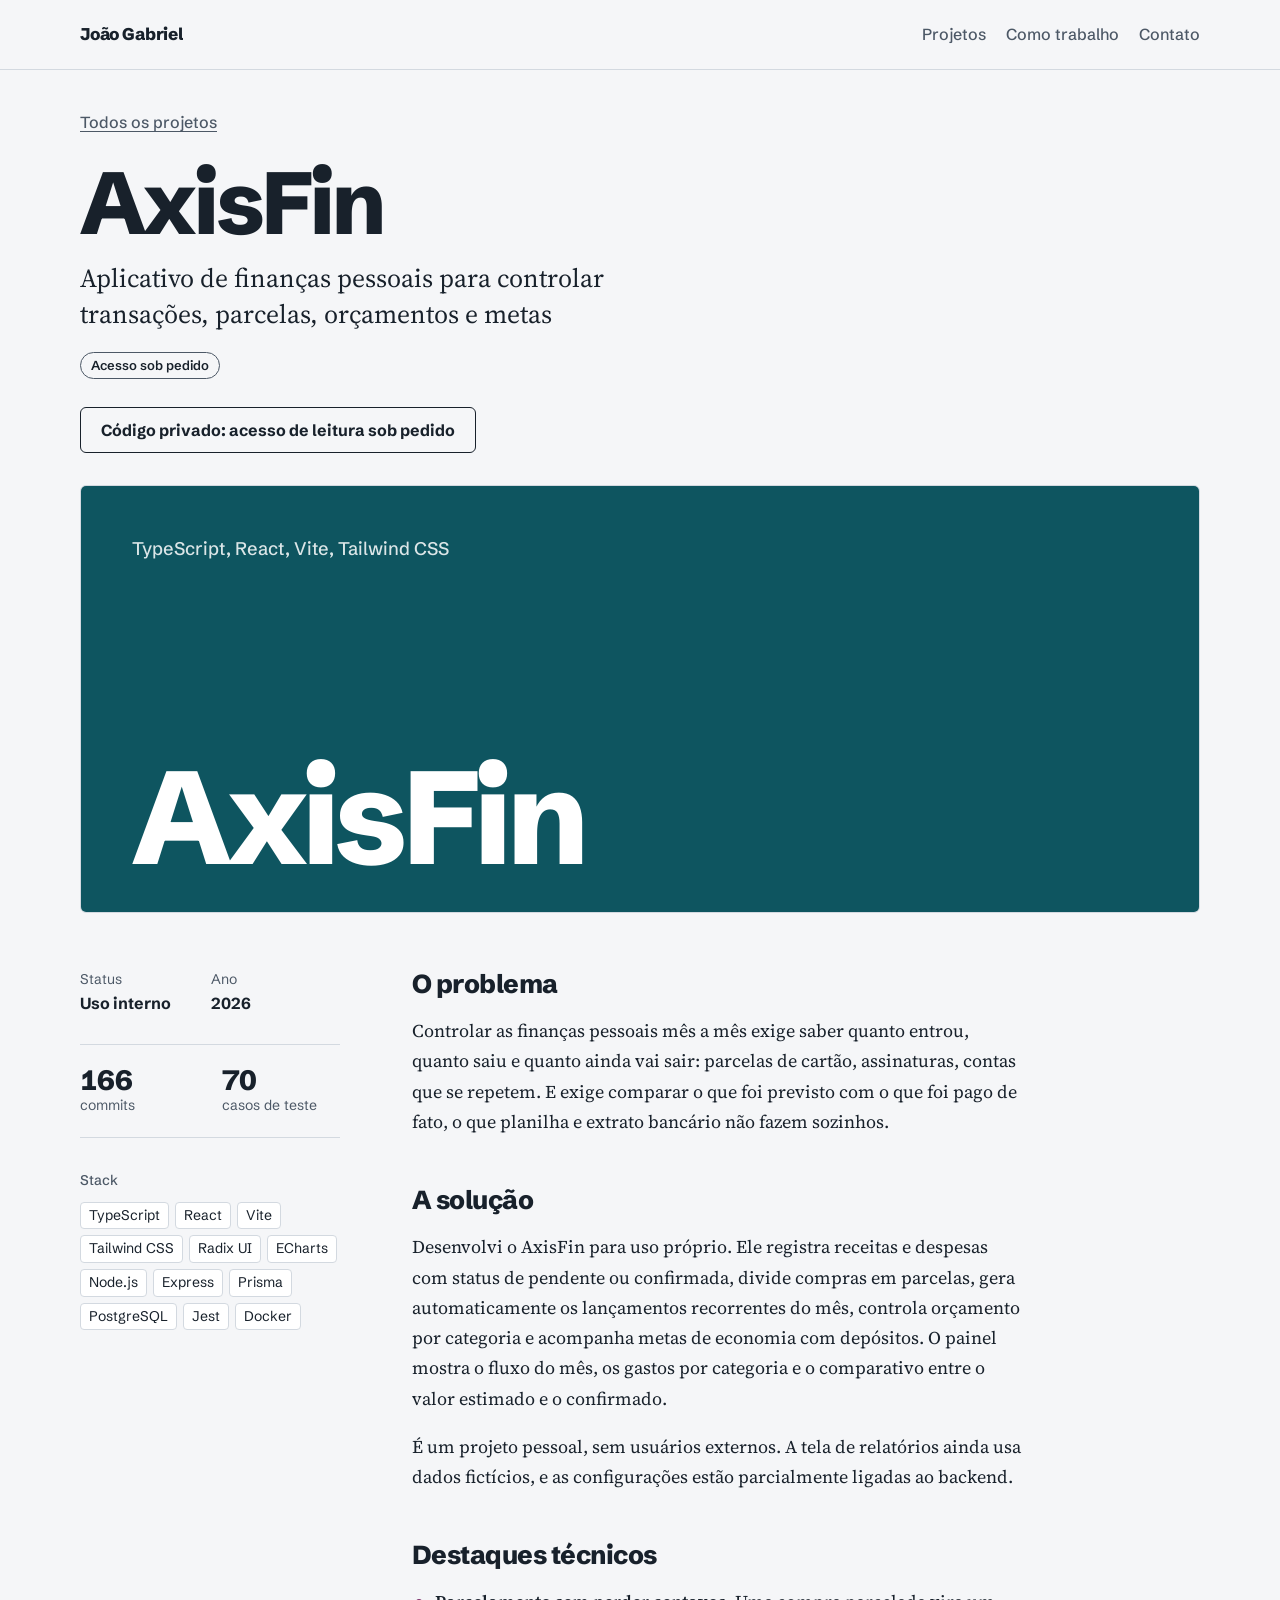
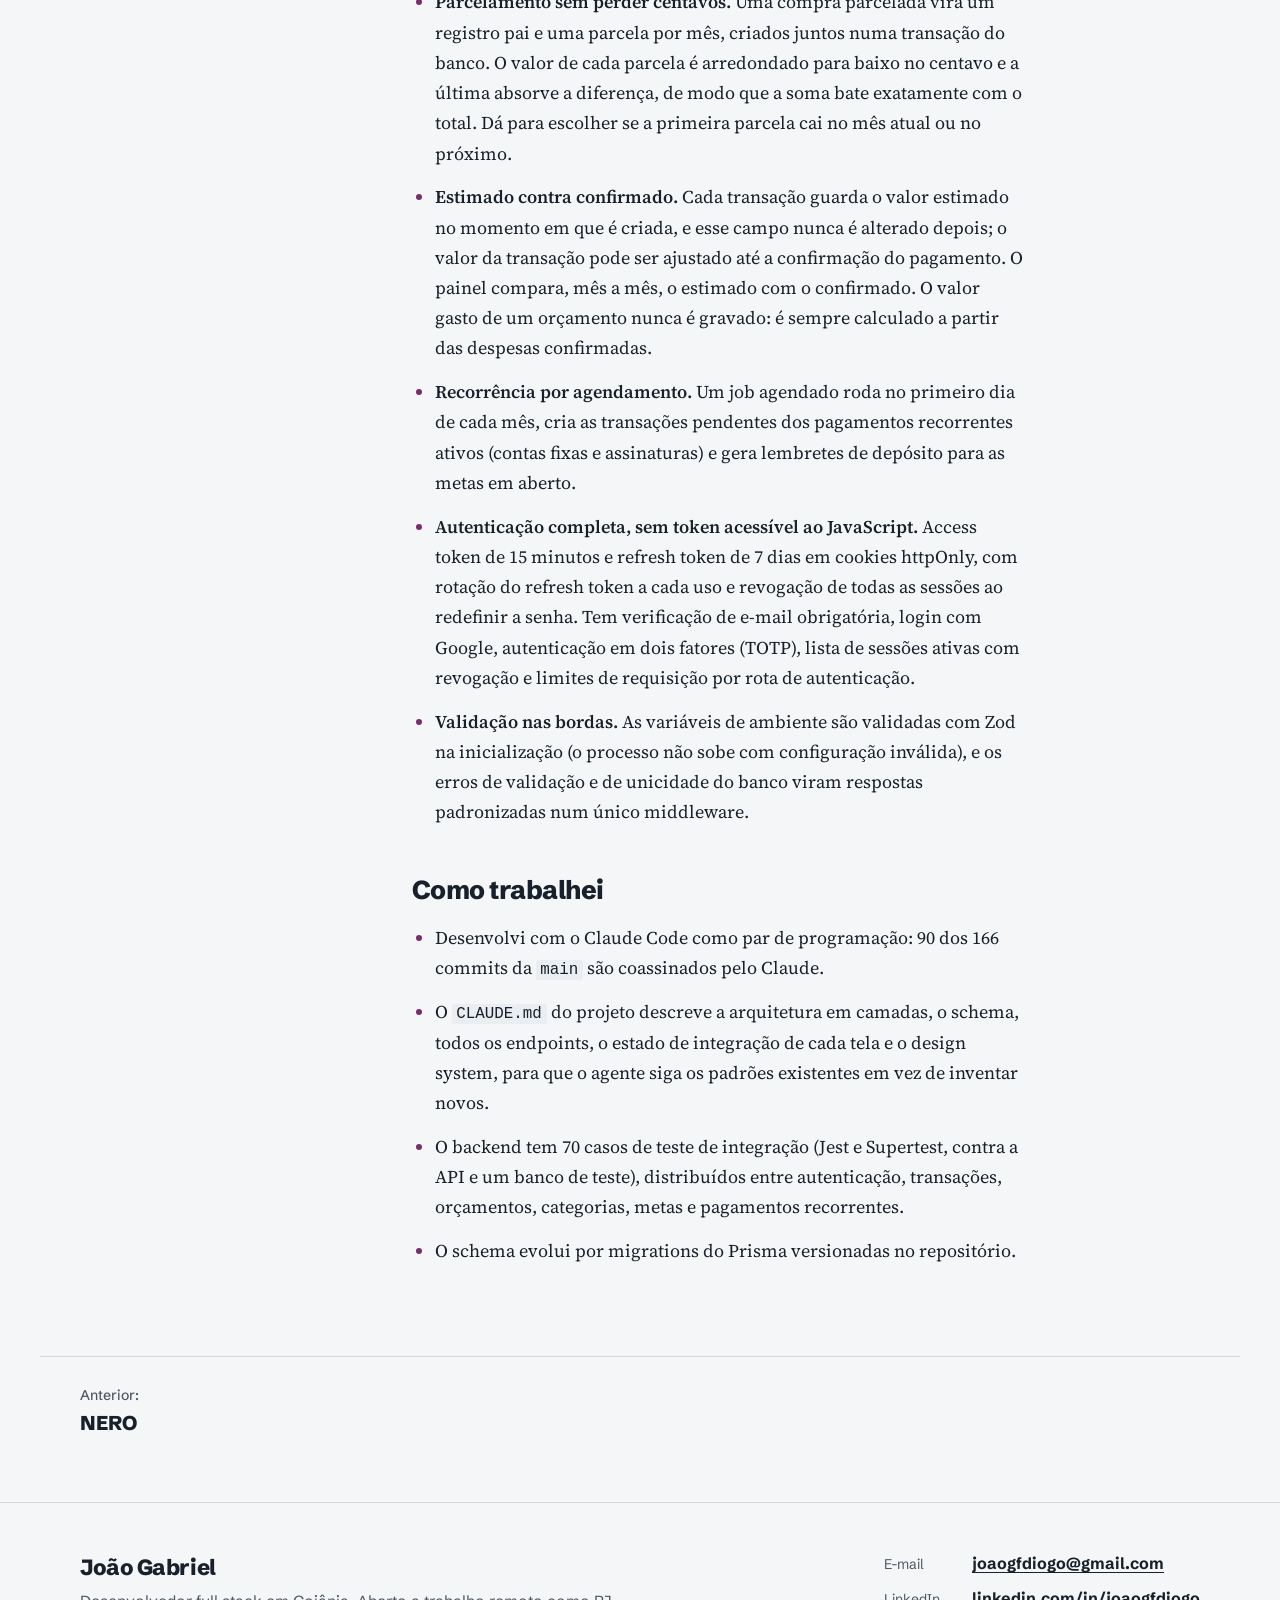
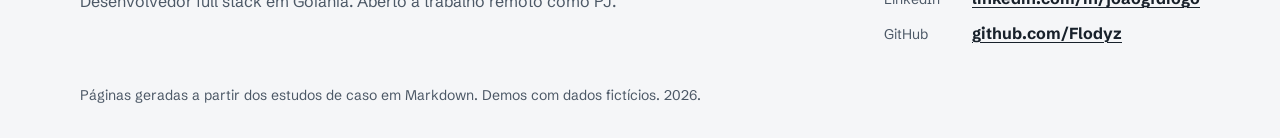
==== projetos/axisfin/index.html @ 1e1d62ac "Página de projetos gerada a partir dos estudos de caso Co-Authored-By: Claude Opus 5.5 <noreply@anth" ====
<!doctype html>
<html lang="pt-BR">
<head>
<meta charset="utf-8">
<meta name="viewport" content="width=device-width, initial-scale=1">
<title>AxisFin: Aplicativo de finanças pessoais para controlar transações, parcelas, orçamentos e metas | João Gabriel</title>
<meta name="description" content="AxisFin: Aplicativo de finanças pessoais para controlar transações, parcelas, orçamentos e metas.">
<link rel="canonical" href="https://flodyz.github.io/projetos/axisfin/">
<meta name="color-scheme" content="light dark">
<meta property="og:type" content="website">
<meta property="og:locale" content="pt_BR">
<meta property="og:site_name" content="João Gabriel">
<meta property="og:title" content="AxisFin: Aplicativo de finanças pessoais para controlar transações, parcelas, orçamentos e metas | João Gabriel">
<meta property="og:description" content="AxisFin: Aplicativo de finanças pessoais para controlar transações, parcelas, orçamentos e metas.">
<meta property="og:url" content="https://flodyz.github.io/projetos/axisfin/">
<meta property="og:image" content="https://flodyz.github.io/og.png">
<meta property="og:image:width" content="1200">
<meta property="og:image:height" content="630">
<meta name="twitter:card" content="summary_large_image">
<link rel="icon" href="/favicon.svg" type="image/svg+xml">
<link rel="icon" href="/favicon-32.png" sizes="32x32" type="image/png">
<link rel="apple-touch-icon" href="/apple-touch-icon.png">
<link rel="preconnect" href="https://fonts.googleapis.com">
<link rel="preconnect" href="https://fonts.gstatic.com" crossorigin>
<link rel="stylesheet" href="https://fonts.googleapis.com/css2?family=Schibsted+Grotesk:wght@400;500;700;800&family=Source+Serif+4:ital,opsz,wght@0,8..60,400;0,8..60,600;1,8..60,400&display=swap">
<link rel="stylesheet" href="/style.css">
</head>
<body>
<a class="skip-link" href="#conteudo">Pular para o conteúdo</a>
<header class="site-header">
  <div class="wrap site-header-inner">
    <a class="site-name" href="/">João Gabriel</a>
    <nav aria-label="Principal">
      <ul class="site-nav">
        <li><a href="/#projetos">Projetos</a></li>
        <li><a href="/#como-trabalho">Como trabalho</a></li>
        <li><a href="/#contato">Contato</a></li>
      </ul>
    </nav>
  </div>
</header>
<main id="conteudo" class="project">
  <header class="project-head wrap">
    <p class="back"><a href="/#projetos">Todos os projetos</a></p>
    <h1 class="project-title">AxisFin</h1>
    <p class="project-tagline">Aplicativo de finanças pessoais para controlar transações, parcelas, orçamentos e metas</p>
    <ul class="badges" aria-label="Selos"><li class="badge badge--access">Acesso sob pedido</li></ul>
    <div class="actions"><a class="button" href="mailto:joaogfdiogo@gmail.com?subject=Acesso%20ao%20c%C3%B3digo%20do%20AxisFin&amp;body=Ol%C3%A1%2C%20Jo%C3%A3o%20Gabriel.%0A%0AGostaria%20de%20acesso%20de%20leitura%20ao%20c%C3%B3digo%20do%20AxisFin.%0AMeu%20usu%C3%A1rio%20no%20GitHub%3A%20%0A">Código privado: acesso de leitura sob pedido</a></div>
    
  </header>
  <div class="wrap"><div class="project-figure"><div class="cover cover--large" style="--cover: #0E5560" aria-hidden="true">
      <span class="cover-stack">TypeScript, React, Vite, Tailwind CSS</span>
      <span class="cover-title">AxisFin</span>
    </div></div></div>
  <div class="project-layout wrap">
    <aside class="facts" aria-label="Ficha do projeto">
      <dl class="facts-list">
        <div><dt>Status</dt><dd>Uso interno</dd></div>
        <div><dt>Ano</dt><dd>2026</dd></div>
      </dl>
      <dl class="metrics"><div class="metric"><dt>commits</dt><dd>166</dd></div><div class="metric"><dt>casos de teste</dt><dd>70</dd></div></dl>
      <h2 class="facts-heading">Stack</h2>
      <ul class="stack"><li>TypeScript</li><li>React</li><li>Vite</li><li>Tailwind CSS</li><li>Radix UI</li><li>ECharts</li><li>Node.js</li><li>Express</li><li>Prisma</li><li>PostgreSQL</li><li>Jest</li><li>Docker</li></ul>
    </aside>
    <article class="prose">
<section><h2>O problema</h2><p>Controlar as finanças pessoais mês a mês exige saber quanto entrou, quanto saiu e quanto ainda vai sair: parcelas de cartão, assinaturas, contas que se repetem. E exige comparar o que foi previsto com o que foi pago de fato, o que planilha e extrato bancário não fazem sozinhos.</p>
</section>
<section><h2>A solução</h2><p>Desenvolvi o AxisFin para uso próprio. Ele registra receitas e despesas com status de pendente ou confirmada, divide compras em parcelas, gera automaticamente os lançamentos recorrentes do mês, controla orçamento por categoria e acompanha metas de economia com depósitos. O painel mostra o fluxo do mês, os gastos por categoria e o comparativo entre o valor estimado e o confirmado.</p>
<p>É um projeto pessoal, sem usuários externos. A tela de relatórios ainda usa dados fictícios, e as configurações estão parcialmente ligadas ao backend.</p>
</section>
<section><h2>Destaques técnicos</h2><ul>
<li><strong>Parcelamento sem perder centavos.</strong> Uma compra parcelada vira um registro pai e uma parcela por mês, criados juntos numa transação do banco. O valor de cada parcela é arredondado para baixo no centavo e a última absorve a diferença, de modo que a soma bate exatamente com o total. Dá para escolher se a primeira parcela cai no mês atual ou no próximo.</li>
<li><strong>Estimado contra confirmado.</strong> Cada transação guarda o valor estimado no momento em que é criada, e esse campo nunca é alterado depois; o valor da transação pode ser ajustado até a confirmação do pagamento. O painel compara, mês a mês, o estimado com o confirmado. O valor gasto de um orçamento nunca é gravado: é sempre calculado a partir das despesas confirmadas.</li>
<li><strong>Recorrência por agendamento.</strong> Um job agendado roda no primeiro dia de cada mês, cria as transações pendentes dos pagamentos recorrentes ativos (contas fixas e assinaturas) e gera lembretes de depósito para as metas em aberto.</li>
<li><strong>Autenticação completa, sem token acessível ao JavaScript.</strong> Access token de 15 minutos e refresh token de 7 dias em cookies httpOnly, com rotação do refresh token a cada uso e revogação de todas as sessões ao redefinir a senha. Tem verificação de e-mail obrigatória, login com Google, autenticação em dois fatores (TOTP), lista de sessões ativas com revogação e limites de requisição por rota de autenticação.</li>
<li><strong>Validação nas bordas.</strong> As variáveis de ambiente são validadas com Zod na inicialização (o processo não sobe com configuração inválida), e os erros de validação e de unicidade do banco viram respostas padronizadas num único middleware.</li>
</ul>
</section>
<section><h2>Como trabalhei</h2><ul>
<li>Desenvolvi com o Claude Code como par de programação: 90 dos 166 commits da <code>main</code> são coassinados pelo Claude.</li>
<li>O <code>CLAUDE.md</code> do projeto descreve a arquitetura em camadas, o schema, todos os endpoints, o estado de integração de cada tela e o design system, para que o agente siga os padrões existentes em vez de inventar novos.</li>
<li>O backend tem 70 casos de teste de integração (Jest e Supertest, contra a API e um banco de teste), distribuídos entre autenticação, transações, orçamentos, categorias, metas e pagamentos recorrentes.</li>
<li>O schema evolui por migrations do Prisma versionadas no repositório.</li>
</ul>
</section>
    </article>
  </div>
  
  <nav class="neighbours wrap" aria-label="Outros projetos">
    <a class="neighbour neighbour--prev" href="/projetos/nero/"><span>Anterior:</span> NERO</a>
    <span></span>
  </nav>
</main>
<footer class="site-footer" id="contato">
  <div class="wrap footer-inner">
    <div>
      <p class="footer-name">João Gabriel</p>
      <p class="footer-role">Desenvolvedor full stack em Goiânia. Aberto a trabalho remoto como PJ.</p>
    </div>
    <ul class="contacts contacts--compact">
    <li><span class="contact-label">E-mail</span> <a href="mailto:joaogfdiogo@gmail.com">joaogfdiogo@gmail.com</a></li>
    <li><span class="contact-label">LinkedIn</span> <a href="https://www.linkedin.com/in/joaogfdiogo/">linkedin.com/in/joaogfdiogo</a></li>
    <li><span class="contact-label">GitHub</span> <a href="https://github.com/Flodyz">github.com/Flodyz</a></li>
  </ul>
  </div>
  <div class="wrap footer-note">
    <p>Páginas geradas a partir dos estudos de caso em Markdown. Demos com dados fictícios. 2026.</p>
  </div>
</footer>
</body>
</html>
---- style.css ----
/* flodyz.github.io: CSS próprio, sem framework. Claro e escuro por prefers-color-scheme. */

:root {
  --bg: #f5f6f8;
  --surface: #ffffff;
  --surface-alt: #eaedf1;
  --ink: #18212b;
  --muted: #4c5866;
  --line: #d3d9e0;
  --accent: #7b2d69;
  --accent-ink: #ffffff;
  --focus: #7b2d69;

  --sans: 'Schibsted Grotesk', 'Segoe UI', system-ui, sans-serif;
  --serif: 'Source Serif 4', Georgia, 'Times New Roman', serif;
  --mono: ui-monospace, 'Cascadia Mono', Consolas, monospace;

  --wrap: 1120px;
  --gutter: 16px;
  --radius: 6px;

  color-scheme: light dark;
}

@media (prefers-color-scheme: dark) {
  :root {
    --bg: #12171d;
    --surface: #1a2029;
    --surface-alt: #1d2530;
    --ink: #e6ebf0;
    --muted: #a3aebb;
    --line: #313c48;
    --accent: #e3a6d6;
    --accent-ink: #12171d;
    --focus: #e3a6d6;
  }
}

@media (min-width: 700px) {
  :root { --gutter: 24px; }
}

@media (min-width: 1100px) {
  :root { --gutter: 40px; }
}

*,
*::before,
*::after {
  box-sizing: border-box;
}

html {
  -webkit-text-size-adjust: 100%;
  text-size-adjust: 100%;
}

body {
  margin: 0;
  background: var(--bg);
  color: var(--ink);
  font-family: var(--sans);
  font-size: 1rem;
  line-height: 1.55;
  overflow-wrap: break-word;
}

img {
  display: block;
  max-width: 100%;
  height: auto;
}

a {
  color: inherit;
  text-decoration-thickness: 1px;
  text-underline-offset: 0.18em;
}

a:hover {
  color: var(--accent);
}

:focus-visible {
  outline: 3px solid var(--focus);
  outline-offset: 3px;
  border-radius: 2px;
}

code {
  font-family: var(--mono);
  font-size: 0.88em;
  background: var(--surface-alt);
  padding: 0.08em 0.3em;
  border-radius: 3px;
}

.wrap {
  width: 100%;
  max-width: calc(var(--wrap) + 2 * var(--gutter));
  margin-inline: auto;
  padding-inline: var(--gutter);
}

.skip-link {
  position: absolute;
  left: var(--gutter);
  top: -100px;
  z-index: 10;
  background: var(--accent);
  color: var(--accent-ink);
  padding: 10px 16px;
  border-radius: var(--radius);
  font-weight: 700;
}

.skip-link:focus {
  top: 12px;
  color: var(--accent-ink);
}

/* Cabeçalho */

.site-header {
  border-bottom: 1px solid var(--line);
}

.site-header-inner {
  display: flex;
  flex-wrap: wrap;
  align-items: baseline;
  justify-content: space-between;
  gap: 8px 24px;
  padding-block: 18px;
}

.site-name {
  font-weight: 800;
  font-size: 1.0625rem;
  letter-spacing: -0.01em;
  text-decoration: none;
}

.site-nav {
  display: flex;
  flex-wrap: wrap;
  gap: 4px 20px;
  margin: 0;
  padding: 0;
  list-style: none;
}

.site-nav a {
  display: inline-block;
  padding-block: 4px;
  color: var(--muted);
  text-decoration: none;
  font-weight: 500;
}

.site-nav a:hover {
  color: var(--accent);
  text-decoration: underline;
}

/* Títulos de seção */

.section-title {
  margin: 0 0 32px;
  font-size: clamp(1.75rem, 4vw, 2.5rem);
  font-weight: 800;
  letter-spacing: -0.025em;
  line-height: 1.1;
}

.section-intro {
  max-width: 62ch;
  margin: -12px 0 40px;
  color: var(--muted);
  font-size: 1.0625rem;
}

/* Início: apresentação */

.hero {
  display: grid;
  gap: 28px;
  padding-block: 56px 72px;
}

.hero-name {
  margin: 0;
  font-size: clamp(3.25rem, 12vw, 8.5rem);
  font-weight: 800;
  line-height: 0.88;
  letter-spacing: -0.055em;
}

.hero-text {
  max-width: 60ch;
}

.hero-lede {
  margin: 0 0 16px;
  font-family: var(--serif);
  font-size: clamp(1.25rem, 2.4vw, 1.5rem);
  line-height: 1.45;
}

.hero-guide,
.hero-availability {
  margin: 0 0 12px;
  color: var(--muted);
  font-size: 1.0625rem;
}

.hero-availability {
  color: var(--ink);
  font-weight: 700;
}

@media (min-width: 900px) {
  .hero {
    grid-template-columns: minmax(0, 1fr) auto;
    column-gap: 64px;
    padding-block: 88px 96px;
  }

  .hero-name {
    grid-column: 1 / -1;
  }

  .hero .contacts {
    align-self: end;
  }
}

.contacts {
  display: grid;
  gap: 10px;
  margin: 0;
  padding: 0;
  list-style: none;
}

.contacts li {
  display: grid;
  grid-template-columns: 5.5rem minmax(0, 1fr);
  align-items: baseline;
}

.contact-label {
  color: var(--muted);
  font-size: 0.875rem;
}

.contacts a {
  font-weight: 700;
  overflow-wrap: anywhere;
}

/* Início: projetos */

.projects {
  padding-bottom: 96px;
}

.cards {
  display: grid;
  gap: 48px 32px;
  margin: 0;
  padding: 0;
  list-style: none;
}

@media (min-width: 700px) {
  .cards {
    grid-template-columns: repeat(2, minmax(0, 1fr));
  }
}

@media (min-width: 1100px) {
  .cards {
    grid-template-columns: repeat(3, minmax(0, 1fr));
  }
}

.card {
  position: relative;
  display: flex;
  flex-direction: column;
  gap: 18px;
}

.card--wide {
  grid-column: 1 / -1;
}

@media (min-width: 900px) {
  .card--wide {
    display: grid;
    grid-template-columns: minmax(0, 3fr) minmax(0, 2fr);
    align-items: center;
    gap: 40px;
  }

  .card--wide .card-title {
    font-size: 2rem;
  }
}

.card-media {
  overflow: hidden;
  border: 1px solid var(--line);
  border-radius: var(--radius);
  background: var(--surface);
  aspect-ratio: 16 / 10;
}

.card-media img {
  width: 100%;
  height: 100%;
  object-fit: cover;
  object-position: top left;
}

.card:hover .card-media {
  border-color: var(--accent);
}

.card-title {
  margin: 0 0 6px;
  font-size: 1.5rem;
  font-weight: 800;
  letter-spacing: -0.02em;
  line-height: 1.15;
}

.card-title a {
  text-decoration: none;
}

.card-title a::after {
  content: '';
  position: absolute;
  inset: 0;
  border-radius: var(--radius);
}

.card:hover .card-title a {
  color: var(--accent);
  text-decoration: underline;
}

.card-title a:focus-visible {
  outline: none;
}

.card-title a:focus-visible::after {
  outline: 3px solid var(--focus);
  outline-offset: 6px;
}

.card-tagline {
  margin: 0 0 10px;
  font-family: var(--serif);
  font-size: 1.0625rem;
  line-height: 1.45;
}

.card-meta {
  margin: 0 0 12px;
  color: var(--muted);
  font-size: 0.9375rem;
}

/* Selos */

.badges {
  display: flex;
  flex-wrap: wrap;
  gap: 6px;
  margin: 0;
  padding: 0;
  list-style: none;
}

.badge {
  padding: 2px 10px;
  border: 1px solid var(--line);
  border-radius: 999px;
  color: var(--muted);
  font-size: 0.8125rem;
  font-weight: 600;
  line-height: 1.6;
}

.badge--code {
  border-color: var(--accent);
  background: var(--accent);
  color: var(--accent-ink);
}

.badge--demo {
  border-color: var(--accent);
  color: var(--accent);
}

.badge--access {
  border-color: var(--muted);
  color: var(--ink);
}

/* Capa tipográfica: projetos ainda sem prints */

.cover {
  container-type: inline-size;
  display: flex;
  flex-direction: column;
  justify-content: space-between;
  height: 100%;
  padding: 6cqi 6cqi 4cqi;
  background: var(--cover);
  color: #ffffff;
  overflow: hidden;
}

.cover-stack {
  max-width: 80%;
  font-size: max(0.75rem, 3.6cqi);
  font-weight: 500;
  line-height: 1.35;
  opacity: 0.85;
}

.cover-title {
  font-size: 16cqi;
  font-weight: 800;
  line-height: 0.85;
  letter-spacing: -0.05em;
  white-space: nowrap;
}

.cover--large {
  aspect-ratio: 21 / 8;
  height: auto;
  padding: 4cqi 4cqi 3cqi;
}

.cover--large .cover-stack {
  font-size: max(0.8125rem, 1.8cqi);
}

.cover--large .cover-title {
  font-size: 13cqi;
}

/* Início: como trabalho */

.practices-section {
  padding-block: 80px 96px;
  background: var(--surface-alt);
}

.practices {
  margin: 0;
}

.practice {
  display: grid;
  gap: 8px;
  padding-block: 28px;
  border-top: 1px solid var(--line);
}

.practice:last-child {
  border-bottom: 1px solid var(--line);
}

@media (min-width: 900px) {
  .practice {
    grid-template-columns: minmax(0, 1fr) minmax(0, 2fr);
    gap: 48px;
  }
}

.practice dt {
  font-size: 1.25rem;
  font-weight: 800;
  letter-spacing: -0.015em;
  line-height: 1.25;
}

.practice dd {
  margin: 0;
  max-width: 64ch;
}

.practice dd > p:first-child {
  margin: 0 0 14px;
  font-family: var(--serif);
  font-size: 1.125rem;
  line-height: 1.6;
}

.practice-refs-label {
  margin: 0 0 4px;
  color: var(--muted);
  font-size: 0.875rem;
}

.practice-refs {
  display: flex;
  flex-wrap: wrap;
  gap: 4px 18px;
  margin: 0;
  padding: 0;
  list-style: none;
}

.practice-refs a {
  font-weight: 700;
}

.ref-detail {
  color: var(--muted);
  font-size: 0.9375rem;
}

/* Página de projeto */

.project-head {
  padding-block: 40px 32px;
}

.back {
  margin: 0 0 28px;
}

.back a {
  color: var(--muted);
  font-weight: 500;
}

.project-title {
  margin: 0 0 16px;
  font-size: clamp(2.75rem, 9vw, 5.5rem);
  font-weight: 800;
  line-height: 0.92;
  letter-spacing: -0.045em;
}

.project-tagline {
  max-width: 48ch;
  margin: 0 0 20px;
  font-family: var(--serif);
  font-size: clamp(1.25rem, 2.6vw, 1.625rem);
  line-height: 1.4;
}

.actions {
  display: flex;
  flex-wrap: wrap;
  gap: 12px;
  margin-top: 28px;
}

.button {
  display: inline-flex;
  align-items: center;
  min-height: 46px;
  padding: 10px 20px;
  border: 1.5px solid var(--ink);
  border-radius: var(--radius);
  color: var(--ink);
  font-weight: 700;
  text-decoration: none;
  line-height: 1.25;
}

.button:hover {
  border-color: var(--accent);
  color: var(--accent);
}

.button--primary {
  border-color: var(--accent);
  background: var(--accent);
  color: var(--accent-ink);
}

.button--primary:hover {
  background: transparent;
}

.demo-access {
  max-width: 60ch;
  margin-top: 28px;
  padding: 18px 22px;
  border-left: 4px solid var(--accent);
  background: var(--surface);
  border-radius: 0 var(--radius) var(--radius) 0;
}

.demo-access h2 {
  margin: 0 0 8px;
  font-size: 1.125rem;
  font-weight: 800;
}

.demo-access ul {
  margin: 0 0 8px;
  padding-left: 1.2em;
}

.demo-access li {
  margin-bottom: 4px;
}

.demo-note {
  margin: 0;
  color: var(--muted);
  font-size: 0.9375rem;
}

.project-figure {
  margin: 0;
  overflow: hidden;
  border: 1px solid var(--line);
  border-radius: var(--radius);
}

.project-figure img {
  width: 100%;
}

.project-layout {
  display: grid;
  gap: 48px;
  padding-block: 56px 72px;
}

@media (min-width: 960px) {
  .project-layout {
    grid-template-columns: 260px minmax(0, 1fr);
    gap: 72px;
  }
}

.facts-list {
  display: flex;
  flex-wrap: wrap;
  gap: 16px 40px;
  margin: 0 0 28px;
}

.facts-list dt,
.metric dt {
  color: var(--muted);
  font-size: 0.875rem;
}

.facts-list dd {
  margin: 0;
  font-weight: 700;
}

.metrics {
  display: grid;
  grid-template-columns: repeat(auto-fill, minmax(7.5rem, 1fr));
  gap: 20px 24px;
  margin: 0 0 32px;
  padding-block: 20px;
  border-block: 1px solid var(--line);
}

@media (min-width: 960px) {
  .metrics {
    grid-template-columns: repeat(2, minmax(0, 1fr));
  }
}

.metric {
  display: flex;
  flex-direction: column-reverse;
}

.metric dd {
  margin: 0;
  font-size: 1.75rem;
  font-weight: 800;
  letter-spacing: -0.02em;
  line-height: 1.1;
  font-variant-numeric: tabular-nums;
}

.facts-heading {
  margin: 0 0 10px;
  color: var(--muted);
  font-size: 0.875rem;
  font-weight: 500;
}

.stack {
  display: flex;
  flex-wrap: wrap;
  gap: 6px;
  margin: 0;
  padding: 0;
  list-style: none;
}

.stack li {
  padding: 2px 8px;
  border: 1px solid var(--line);
  border-radius: 4px;
  background: var(--surface);
  font-size: 0.875rem;
}

.prose {
  max-width: 68ch;
  font-family: var(--serif);
  font-size: 1.125rem;
  line-height: 1.68;
}

.prose section + section {
  margin-top: 48px;
}

.prose h2 {
  margin: 0 0 16px;
  font-family: var(--sans);
  font-size: 1.625rem;
  font-weight: 800;
  letter-spacing: -0.02em;
  line-height: 1.2;
}

.prose p {
  margin: 0 0 1em;
}

.prose ul,
.prose ol {
  margin: 0 0 1em;
  padding-left: 1.25em;
}

.prose li {
  margin-bottom: 0.75em;
}

.prose li::marker {
  color: var(--accent);
}

.prose strong {
  font-weight: 600;
}

/* Galeria */

.shots {
  padding-bottom: 72px;
}

.gallery {
  display: grid;
  gap: 40px 32px;
}

@media (min-width: 900px) {
  .gallery {
    grid-template-columns: repeat(2, minmax(0, 1fr));
  }
}

.gallery--mobile {
  grid-template-columns: repeat(auto-fill, minmax(150px, 220px));
  margin-top: 40px;
}

@media (min-width: 900px) {
  .gallery--mobile {
    grid-template-columns: repeat(auto-fill, minmax(180px, 220px));
  }
}

.shot {
  margin: 0;
}

.shot a {
  display: block;
  overflow: hidden;
  border: 1px solid var(--line);
  border-radius: var(--radius);
}

.shot a:hover {
  border-color: var(--accent);
}

.shot img {
  width: 100%;
}

.shot figcaption {
  margin-top: 10px;
  color: var(--muted);
  font-size: 0.9375rem;
}

/* Navegação entre projetos */

.neighbours {
  display: flex;
  flex-wrap: wrap;
  justify-content: space-between;
  gap: 16px;
  padding-block: 28px 64px;
  border-top: 1px solid var(--line);
}

.neighbour {
  font-size: 1.25rem;
  font-weight: 800;
  text-decoration: none;
}

.neighbour span {
  display: block;
  color: var(--muted);
  font-size: 0.875rem;
  font-weight: 500;
}

.neighbour:hover {
  text-decoration: underline;
}

.neighbour--next {
  margin-left: auto;
  text-align: right;
}

/* Rodapé */

.site-footer {
  border-top: 1px solid var(--line);
  padding-block: 48px 32px;
}

.footer-inner {
  display: grid;
  gap: 28px;
}

@media (min-width: 800px) {
  .footer-inner {
    grid-template-columns: minmax(0, 1fr) auto;
    gap: 64px;
  }
}

.footer-name {
  margin: 0 0 4px;
  font-size: 1.375rem;
  font-weight: 800;
  letter-spacing: -0.02em;
}

.footer-role {
  margin: 0;
  color: var(--muted);
}

.footer-note p {
  margin: 40px 0 0;
  color: var(--muted);
  font-size: 0.875rem;
}

/* 404 */

.not-found {
  min-height: 50vh;
  padding-block: 80px;
}

.not-found h1 {
  margin: 0 0 16px;
  font-size: clamp(2.25rem, 7vw, 4rem);
  font-weight: 800;
  letter-spacing: -0.04em;
}
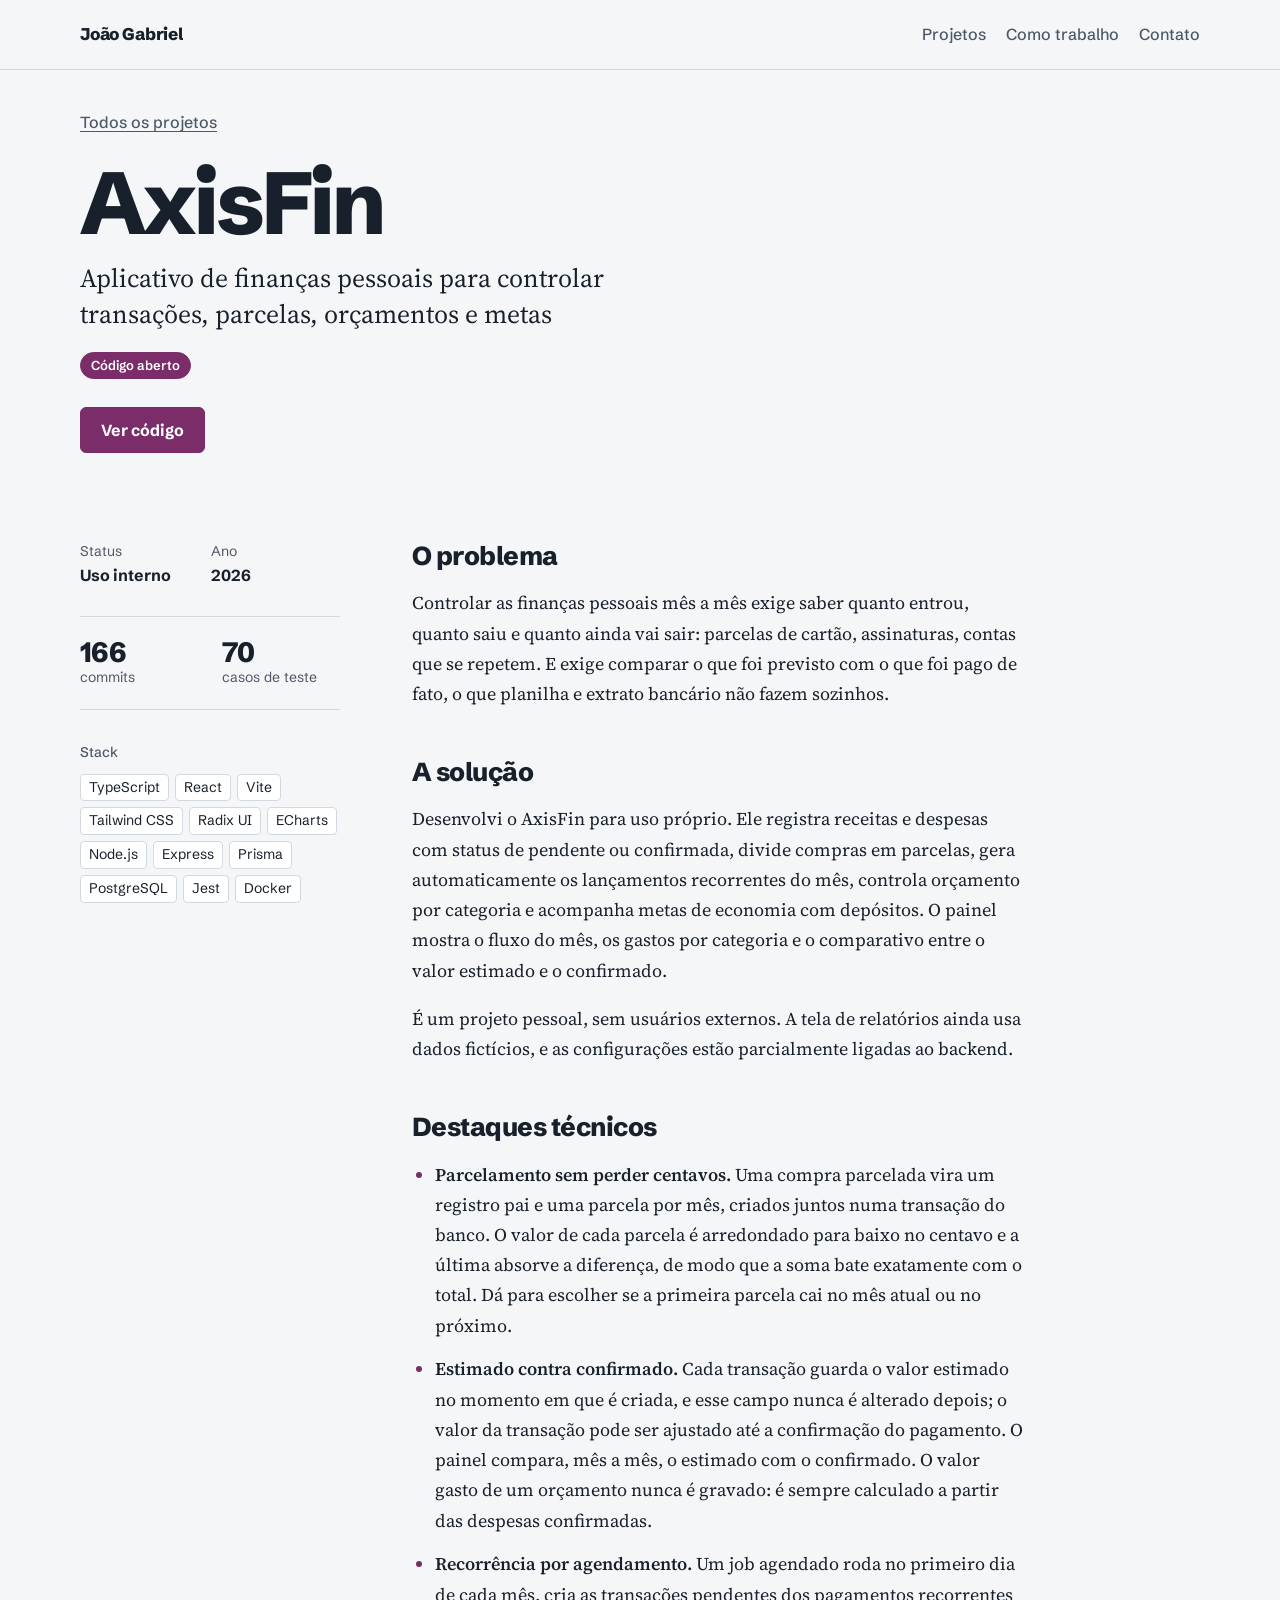
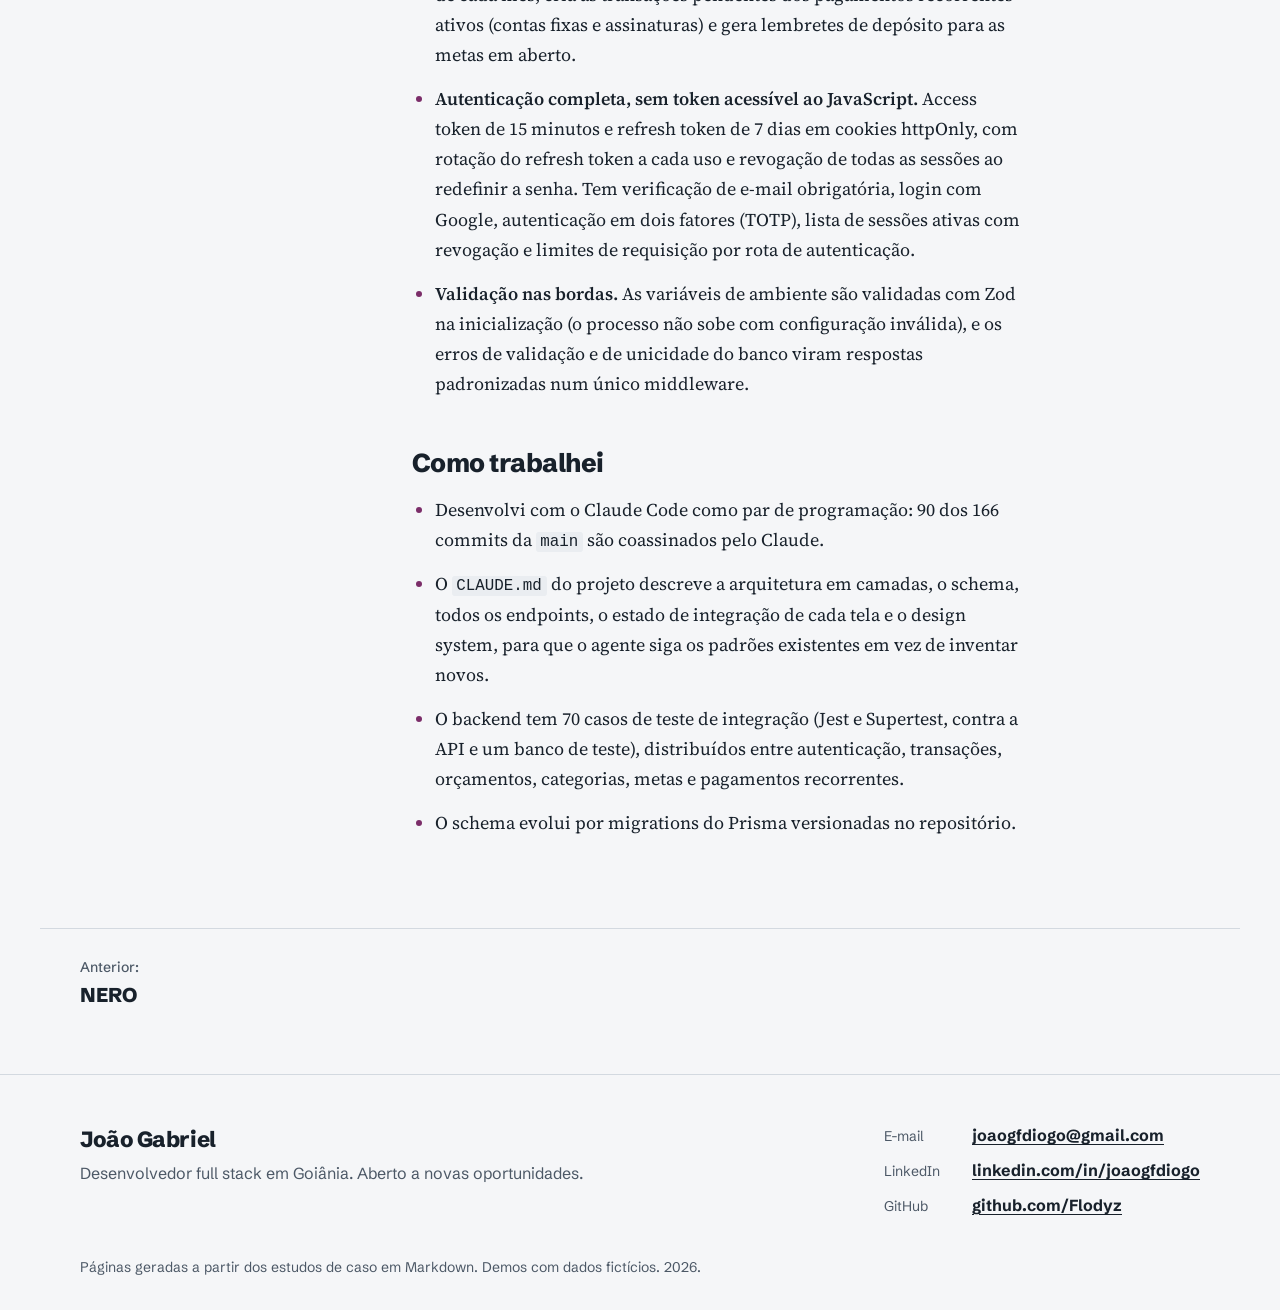
==== commit 407922ce: "Atualiza projetos: prints do Kyven, AxisFin com código aberto e ajustes de layout Co-Authored-By: Cl" ====
--- a/projetos/axisfin/index.html
+++ b/projetos/axisfin/index.html
@@ -23,7 +23,7 @@
 <link rel="preconnect" href="https://fonts.googleapis.com">
 <link rel="preconnect" href="https://fonts.gstatic.com" crossorigin>
 <link rel="stylesheet" href="https://fonts.googleapis.com/css2?family=Schibsted+Grotesk:wght@400;500;700;800&family=Source+Serif+4:ital,opsz,wght@0,8..60,400;0,8..60,600;1,8..60,400&display=swap">
-<link rel="stylesheet" href="/style.css">
+<link rel="stylesheet" href="/style.css?v=b88bea4da0">
 </head>
 <body>
 <a class="skip-link" href="#conteudo">Pular para o conteúdo</a>
@@ -44,14 +44,11 @@
     <p class="back"><a href="/#projetos">Todos os projetos</a></p>
     <h1 class="project-title">AxisFin</h1>
     <p class="project-tagline">Aplicativo de finanças pessoais para controlar transações, parcelas, orçamentos e metas</p>
-    <ul class="badges" aria-label="Selos"><li class="badge badge--access">Acesso sob pedido</li></ul>
-    <div class="actions"><a class="button" href="mailto:joaogfdiogo@gmail.com?subject=Acesso%20ao%20c%C3%B3digo%20do%20AxisFin&amp;body=Ol%C3%A1%2C%20Jo%C3%A3o%20Gabriel.%0A%0AGostaria%20de%20acesso%20de%20leitura%20ao%20c%C3%B3digo%20do%20AxisFin.%0AMeu%20usu%C3%A1rio%20no%20GitHub%3A%20%0A">Código privado: acesso de leitura sob pedido</a></div>
+    <ul class="badges" aria-label="Selos"><li class="badge badge--code">Código aberto</li></ul>
+    <div class="actions"><a class="button button--primary" href="https://github.com/Flodyz/axisfin">Ver código</a></div>
     
   </header>
-  <div class="wrap"><div class="project-figure"><div class="cover cover--large" style="--cover: #0E5560" aria-hidden="true">
-      <span class="cover-stack">TypeScript, React, Vite, Tailwind CSS</span>
-      <span class="cover-title">AxisFin</span>
-    </div></div></div>
+  
   <div class="project-layout wrap">
     <aside class="facts" aria-label="Ficha do projeto">
       <dl class="facts-list">
@@ -95,7 +92,7 @@
   <div class="wrap footer-inner">
     <div>
       <p class="footer-name">João Gabriel</p>
-      <p class="footer-role">Desenvolvedor full stack em Goiânia. Aberto a trabalho remoto como PJ.</p>
+      <p class="footer-role">Desenvolvedor full stack em Goiânia. Aberto a novas oportunidades.</p>
     </div>
     <ul class="contacts contacts--compact">
     <li><span class="contact-label">E-mail</span> <a href="mailto:joaogfdiogo@gmail.com">joaogfdiogo@gmail.com</a></li>
--- a/style.css
+++ b/style.css
@@ -413,13 +413,17 @@
 
 /* Capa tipográfica: projetos ainda sem prints */
 
+/* O container é o pai (.card-media): um elemento não mede cqi sobre si mesmo. */
+.card-media {
+  container-type: inline-size;
+}
+
 .cover {
-  container-type: inline-size;
   display: flex;
   flex-direction: column;
   justify-content: space-between;
   height: 100%;
-  padding: 6cqi 6cqi 4cqi;
+  padding: 6cqi 6cqi 5cqi;
   background: var(--cover);
   color: #ffffff;
   overflow: hidden;
@@ -436,24 +440,11 @@
 .cover-title {
   font-size: 16cqi;
   font-weight: 800;
-  line-height: 0.85;
+  line-height: 1;
   letter-spacing: -0.05em;
   white-space: nowrap;
 }
 
-.cover--large {
-  aspect-ratio: 21 / 8;
-  height: auto;
-  padding: 4cqi 4cqi 3cqi;
-}
-
-.cover--large .cover-stack {
-  font-size: max(0.8125rem, 1.8cqi);
-}
-
-.cover--large .cover-title {
-  font-size: 13cqi;
-}
 
 /* Início: como trabalho */
 
@@ -691,7 +682,6 @@
   font-weight: 800;
   letter-spacing: -0.02em;
   line-height: 1.1;
-  font-variant-numeric: tabular-nums;
 }
 
 .facts-heading {
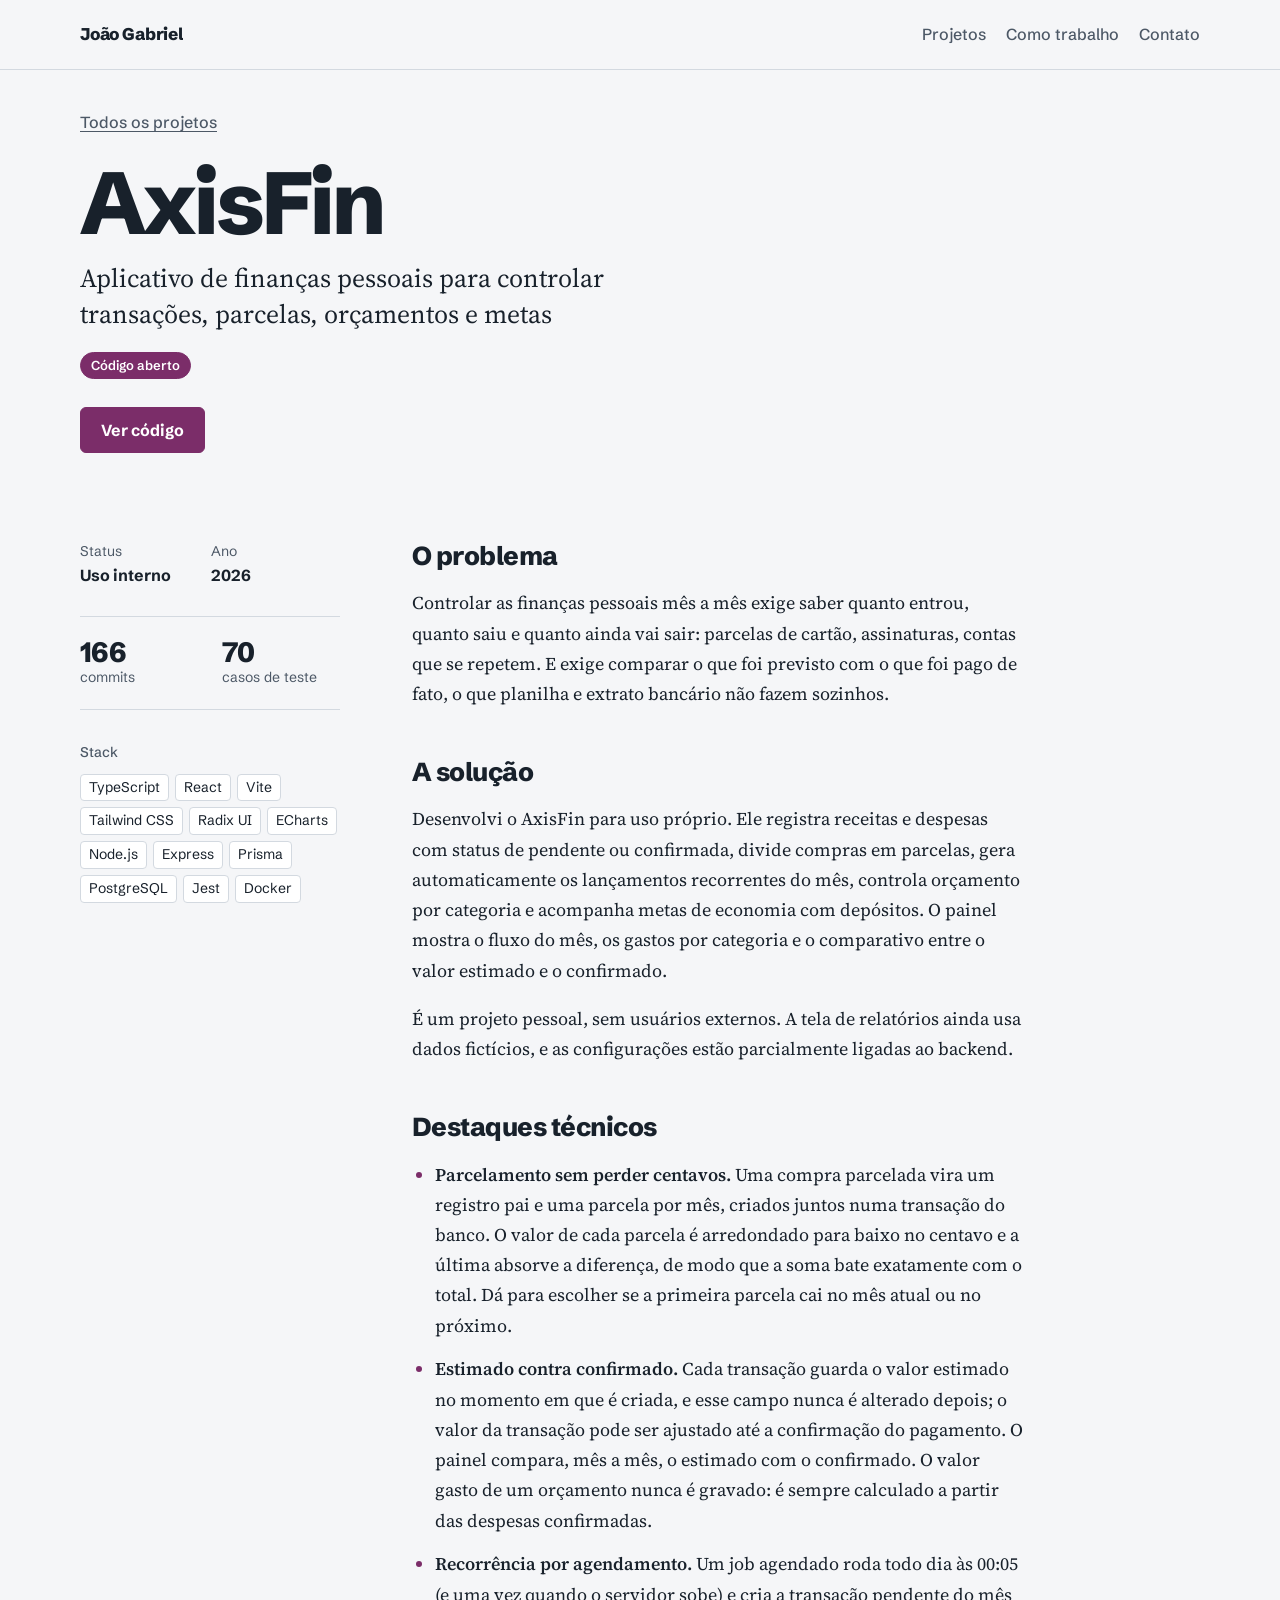
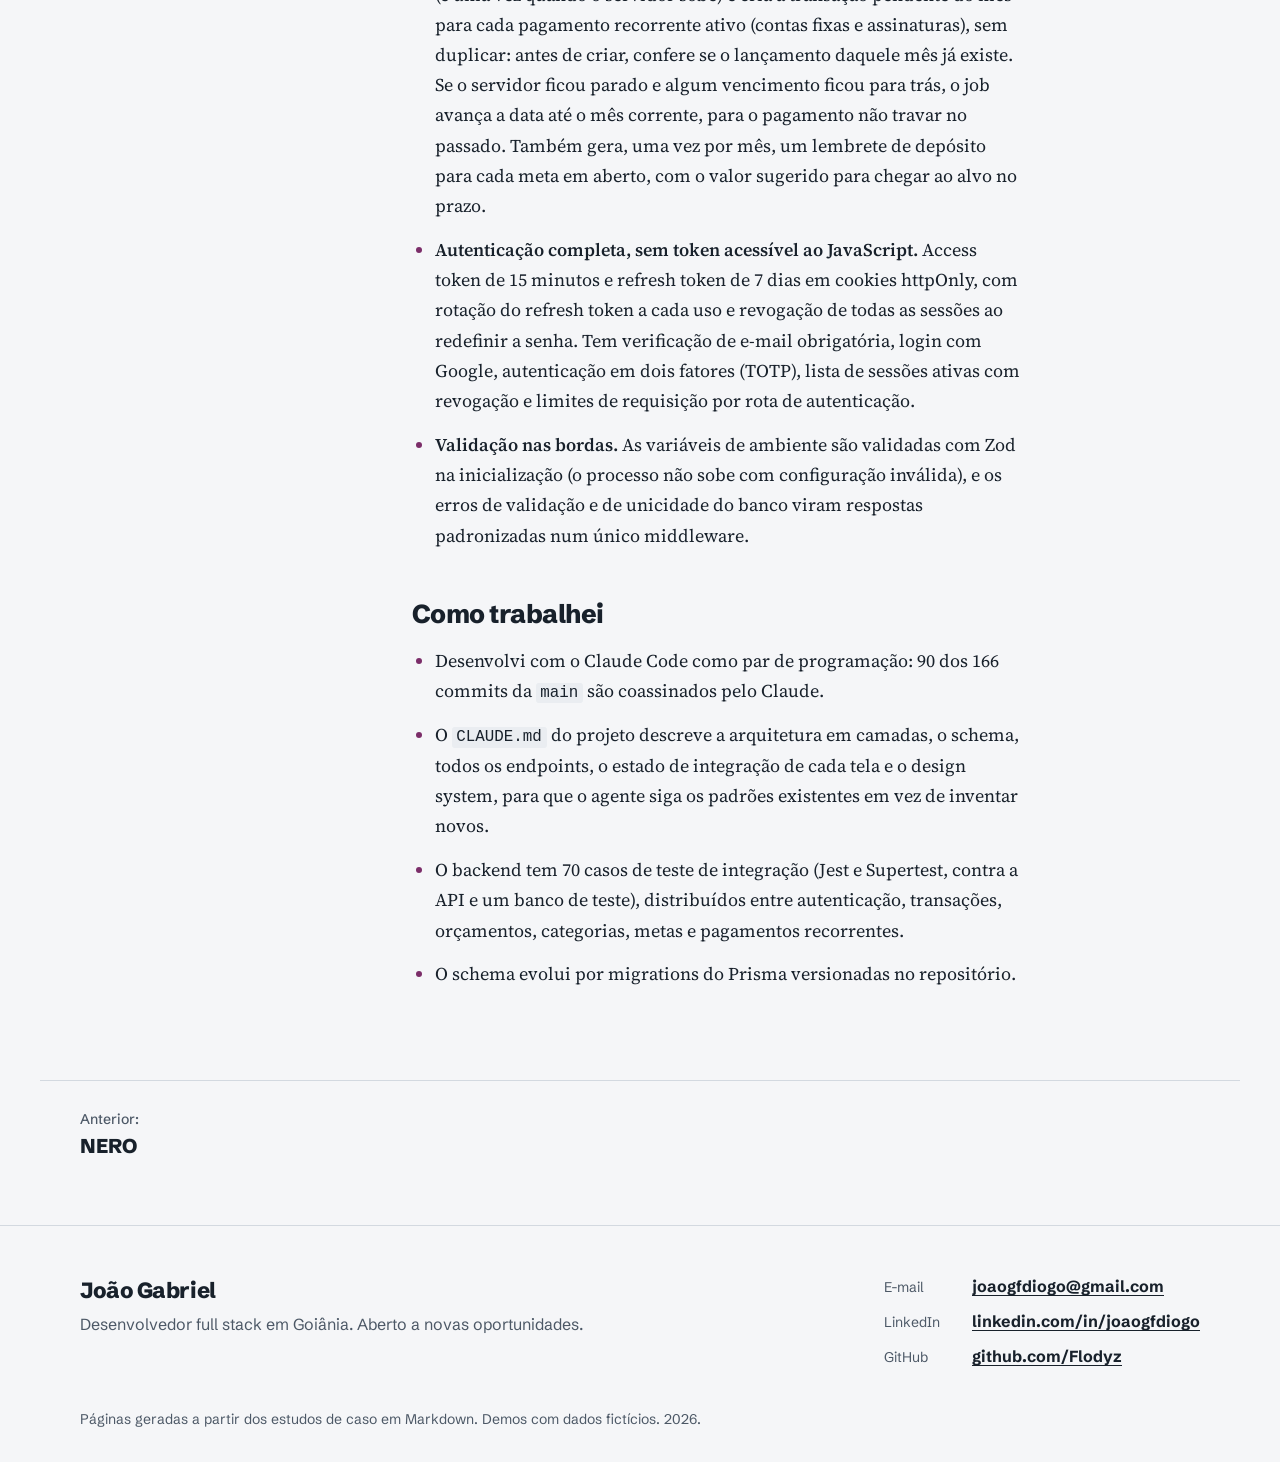
==== commit ffb57614: "Atualiza o estudo de caso do AxisFin (recorrência diária) Co-Authored-By: Claude Opus 5.5 <noreply@a" ====
--- a/projetos/axisfin/index.html
+++ b/projetos/axisfin/index.html
@@ -68,7 +68,7 @@
 <section><h2>Destaques técnicos</h2><ul>
 <li><strong>Parcelamento sem perder centavos.</strong> Uma compra parcelada vira um registro pai e uma parcela por mês, criados juntos numa transação do banco. O valor de cada parcela é arredondado para baixo no centavo e a última absorve a diferença, de modo que a soma bate exatamente com o total. Dá para escolher se a primeira parcela cai no mês atual ou no próximo.</li>
 <li><strong>Estimado contra confirmado.</strong> Cada transação guarda o valor estimado no momento em que é criada, e esse campo nunca é alterado depois; o valor da transação pode ser ajustado até a confirmação do pagamento. O painel compara, mês a mês, o estimado com o confirmado. O valor gasto de um orçamento nunca é gravado: é sempre calculado a partir das despesas confirmadas.</li>
-<li><strong>Recorrência por agendamento.</strong> Um job agendado roda no primeiro dia de cada mês, cria as transações pendentes dos pagamentos recorrentes ativos (contas fixas e assinaturas) e gera lembretes de depósito para as metas em aberto.</li>
+<li><strong>Recorrência por agendamento.</strong> Um job agendado roda todo dia às 00:05 (e uma vez quando o servidor sobe) e cria a transação pendente do mês para cada pagamento recorrente ativo (contas fixas e assinaturas), sem duplicar: antes de criar, confere se o lançamento daquele mês já existe. Se o servidor ficou parado e algum vencimento ficou para trás, o job avança a data até o mês corrente, para o pagamento não travar no passado. Também gera, uma vez por mês, um lembrete de depósito para cada meta em aberto, com o valor sugerido para chegar ao alvo no prazo.</li>
 <li><strong>Autenticação completa, sem token acessível ao JavaScript.</strong> Access token de 15 minutos e refresh token de 7 dias em cookies httpOnly, com rotação do refresh token a cada uso e revogação de todas as sessões ao redefinir a senha. Tem verificação de e-mail obrigatória, login com Google, autenticação em dois fatores (TOTP), lista de sessões ativas com revogação e limites de requisição por rota de autenticação.</li>
 <li><strong>Validação nas bordas.</strong> As variáveis de ambiente são validadas com Zod na inicialização (o processo não sobe com configuração inválida), e os erros de validação e de unicidade do banco viram respostas padronizadas num único middleware.</li>
 </ul>
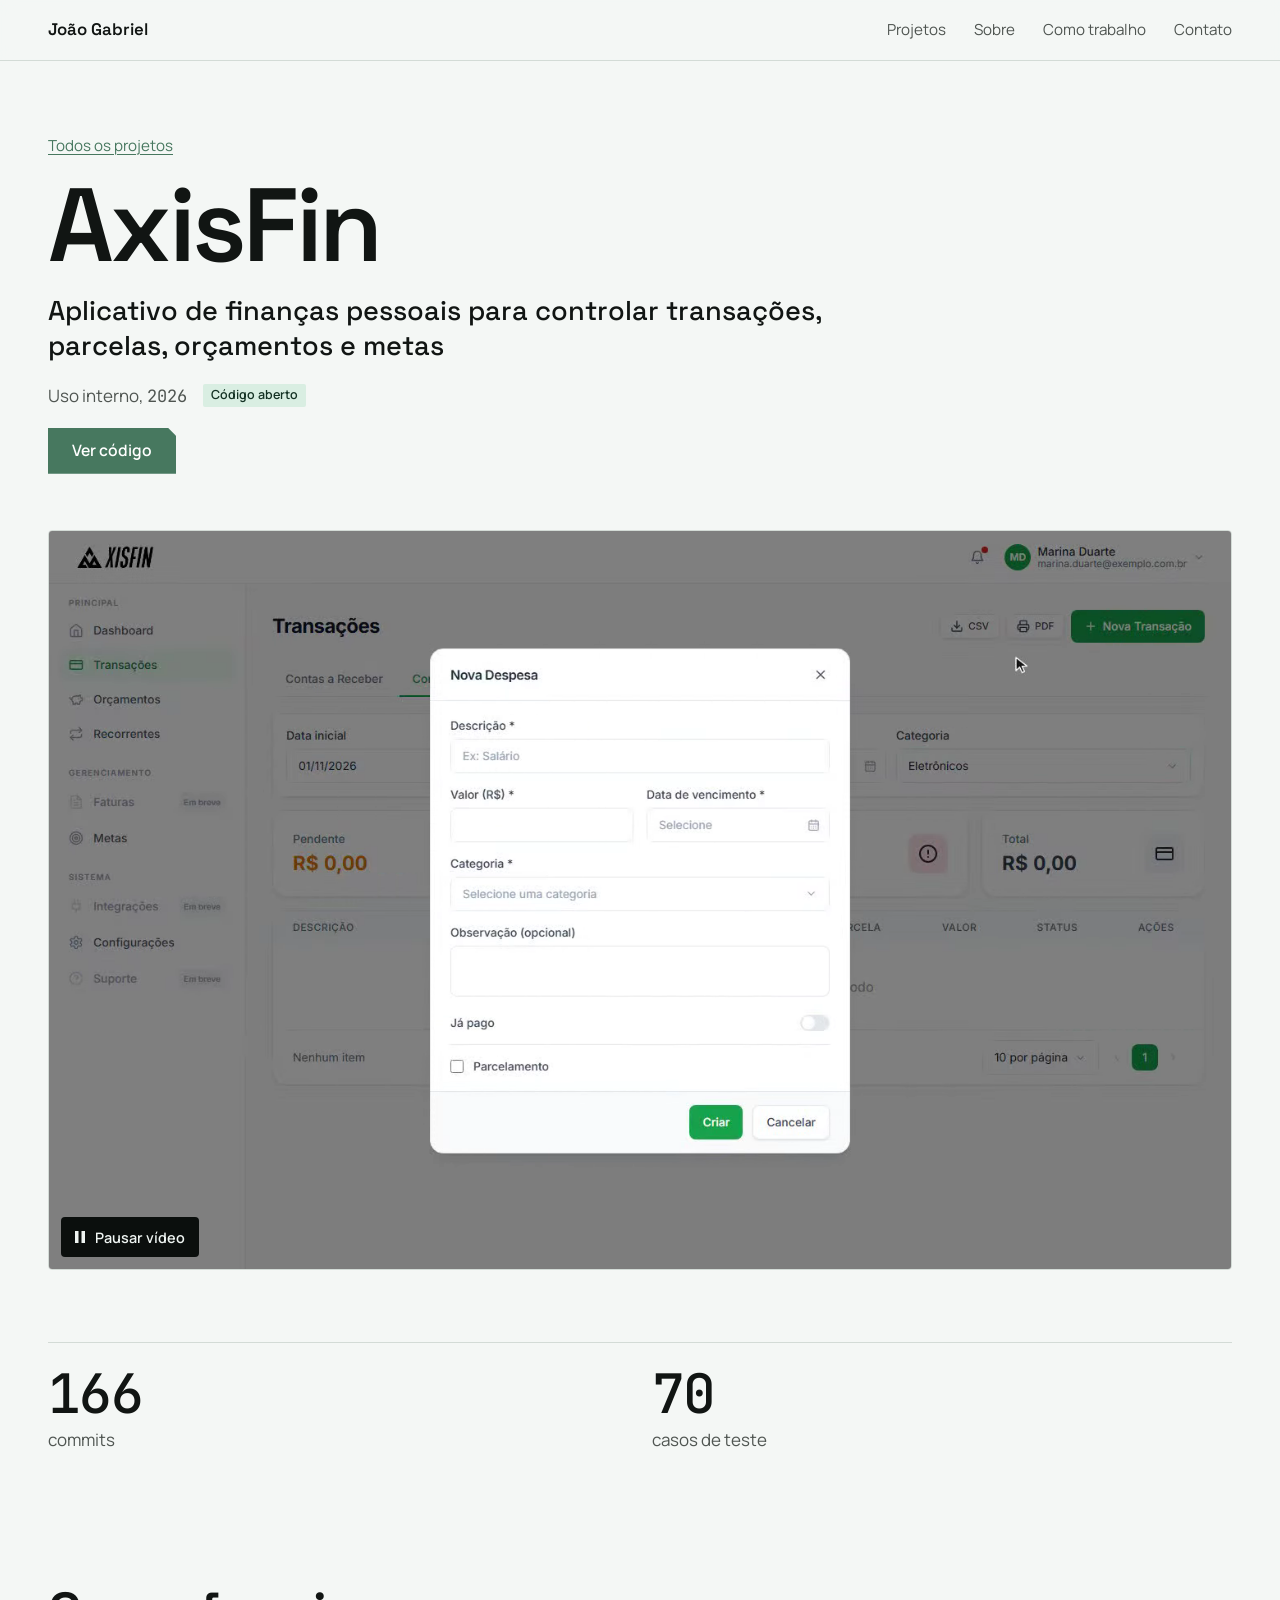
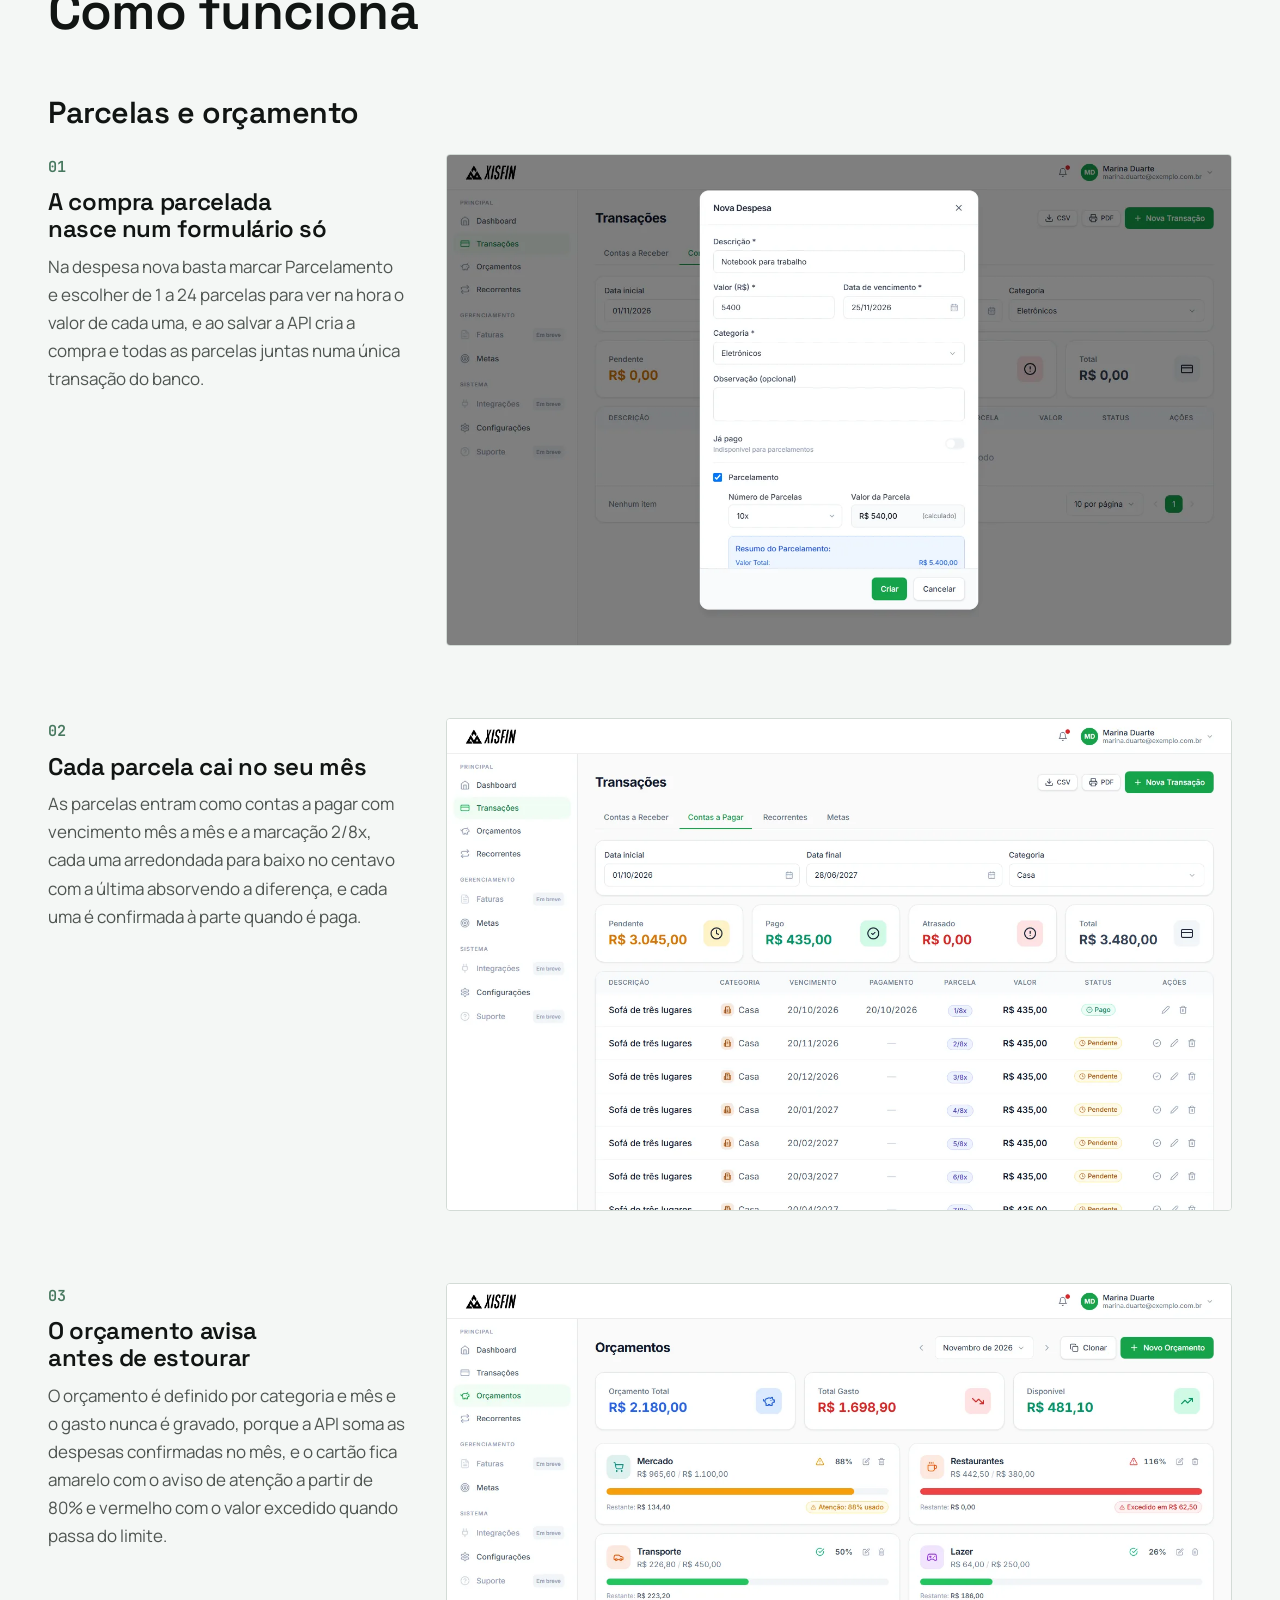
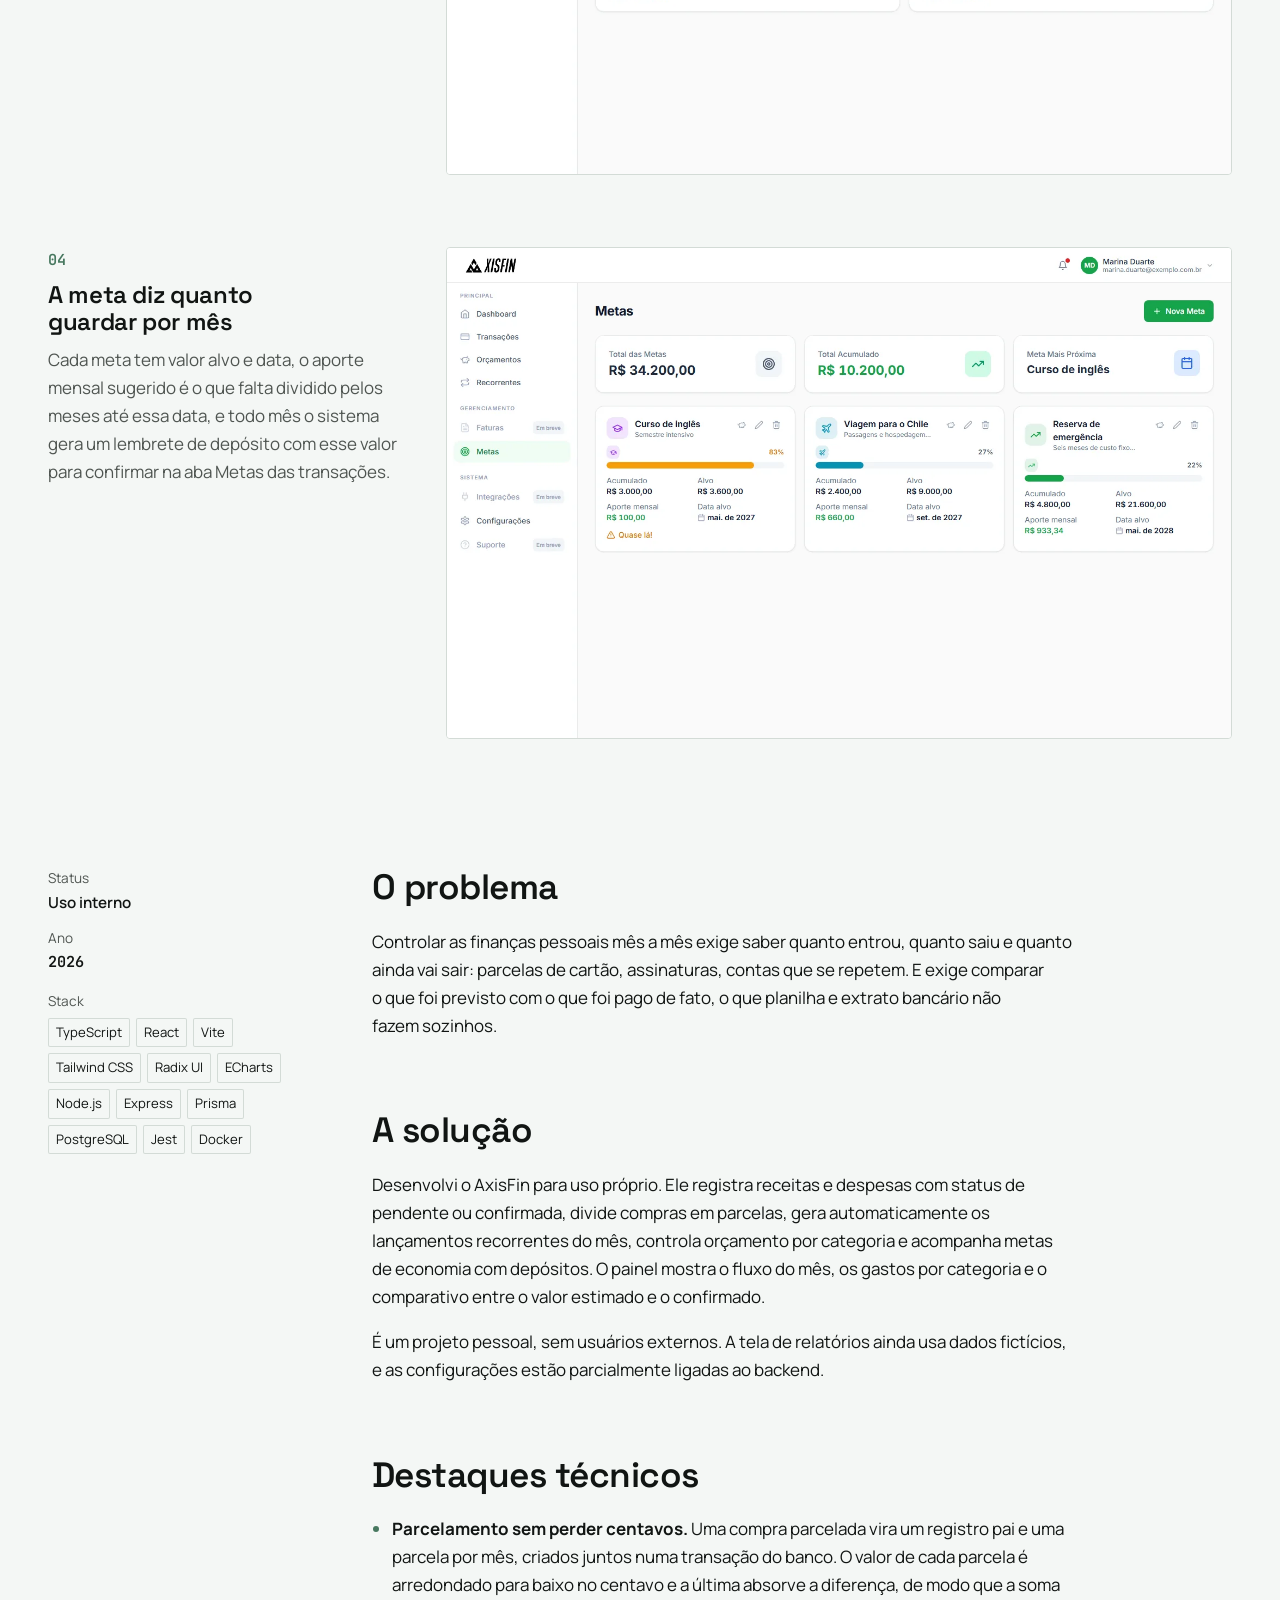
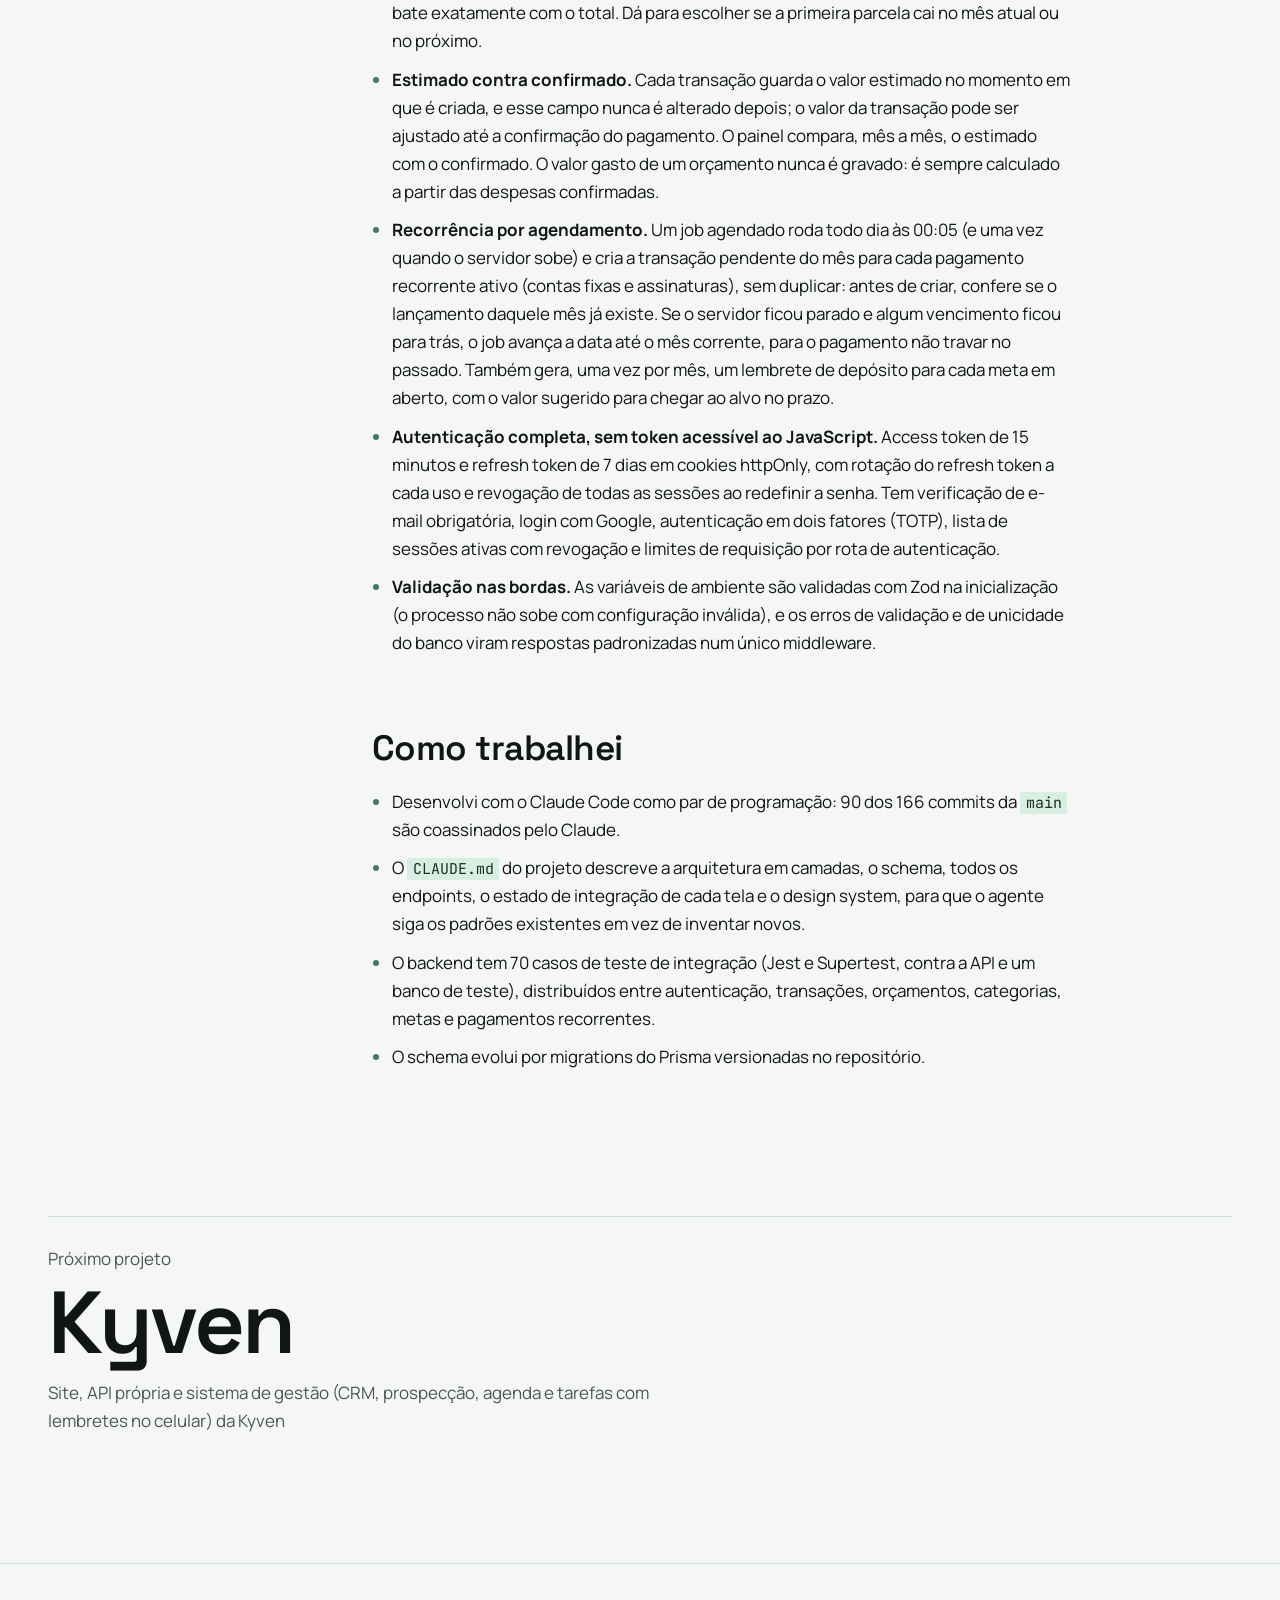
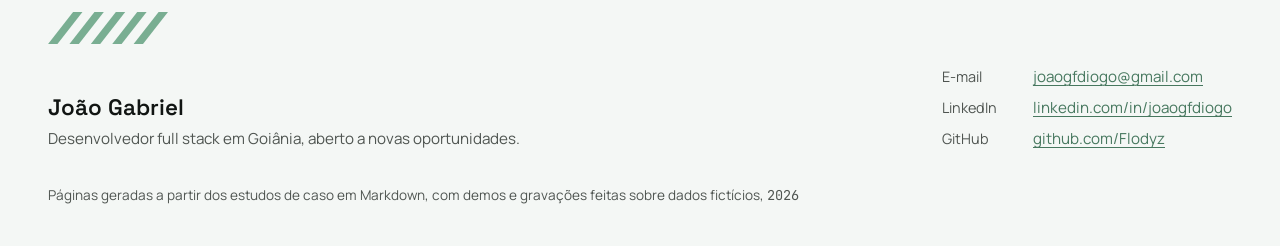
==== commit 8dc1995d: "Portfólio v2: site em Astro com foto, sobre mim, vídeos e passo a passo dos projetos" ====
--- a/projetos/axisfin/index.html
+++ b/projetos/axisfin/index.html
@@ -1,108 +1,29 @@
-<!doctype html>
-<html lang="pt-BR">
-<head>
-<meta charset="utf-8">
-<meta name="viewport" content="width=device-width, initial-scale=1">
-<title>AxisFin: Aplicativo de finanças pessoais para controlar transações, parcelas, orçamentos e metas | João Gabriel</title>
-<meta name="description" content="AxisFin: Aplicativo de finanças pessoais para controlar transações, parcelas, orçamentos e metas.">
-<link rel="canonical" href="https://flodyz.github.io/projetos/axisfin/">
-<meta name="color-scheme" content="light dark">
-<meta property="og:type" content="website">
-<meta property="og:locale" content="pt_BR">
-<meta property="og:site_name" content="João Gabriel">
-<meta property="og:title" content="AxisFin: Aplicativo de finanças pessoais para controlar transações, parcelas, orçamentos e metas | João Gabriel">
-<meta property="og:description" content="AxisFin: Aplicativo de finanças pessoais para controlar transações, parcelas, orçamentos e metas.">
-<meta property="og:url" content="https://flodyz.github.io/projetos/axisfin/">
-<meta property="og:image" content="https://flodyz.github.io/og.png">
-<meta property="og:image:width" content="1200">
-<meta property="og:image:height" content="630">
-<meta name="twitter:card" content="summary_large_image">
-<link rel="icon" href="/favicon.svg" type="image/svg+xml">
-<link rel="icon" href="/favicon-32.png" sizes="32x32" type="image/png">
-<link rel="apple-touch-icon" href="/apple-touch-icon.png">
-<link rel="preconnect" href="https://fonts.googleapis.com">
-<link rel="preconnect" href="https://fonts.gstatic.com" crossorigin>
-<link rel="stylesheet" href="https://fonts.googleapis.com/css2?family=Schibsted+Grotesk:wght@400;500;700;800&family=Source+Serif+4:ital,opsz,wght@0,8..60,400;0,8..60,600;1,8..60,400&display=swap">
-<link rel="stylesheet" href="/style.css?v=b88bea4da0">
-</head>
-<body>
-<a class="skip-link" href="#conteudo">Pular para o conteúdo</a>
-<header class="site-header">
-  <div class="wrap site-header-inner">
-    <a class="site-name" href="/">João Gabriel</a>
-    <nav aria-label="Principal">
-      <ul class="site-nav">
-        <li><a href="/#projetos">Projetos</a></li>
-        <li><a href="/#como-trabalho">Como trabalho</a></li>
-        <li><a href="/#contato">Contato</a></li>
-      </ul>
-    </nav>
-  </div>
-</header>
-<main id="conteudo" class="project">
-  <header class="project-head wrap">
-    <p class="back"><a href="/#projetos">Todos os projetos</a></p>
-    <h1 class="project-title">AxisFin</h1>
-    <p class="project-tagline">Aplicativo de finanças pessoais para controlar transações, parcelas, orçamentos e metas</p>
-    <ul class="badges" aria-label="Selos"><li class="badge badge--code">Código aberto</li></ul>
-    <div class="actions"><a class="button button--primary" href="https://github.com/Flodyz/axisfin">Ver código</a></div>
-    
-  </header>
-  
-  <div class="project-layout wrap">
-    <aside class="facts" aria-label="Ficha do projeto">
-      <dl class="facts-list">
-        <div><dt>Status</dt><dd>Uso interno</dd></div>
-        <div><dt>Ano</dt><dd>2026</dd></div>
-      </dl>
-      <dl class="metrics"><div class="metric"><dt>commits</dt><dd>166</dd></div><div class="metric"><dt>casos de teste</dt><dd>70</dd></div></dl>
-      <h2 class="facts-heading">Stack</h2>
-      <ul class="stack"><li>TypeScript</li><li>React</li><li>Vite</li><li>Tailwind CSS</li><li>Radix UI</li><li>ECharts</li><li>Node.js</li><li>Express</li><li>Prisma</li><li>PostgreSQL</li><li>Jest</li><li>Docker</li></ul>
-    </aside>
-    <article class="prose">
-<section><h2>O problema</h2><p>Controlar as finanças pessoais mês a mês exige saber quanto entrou, quanto saiu e quanto ainda vai sair: parcelas de cartão, assinaturas, contas que se repetem. E exige comparar o que foi previsto com o que foi pago de fato, o que planilha e extrato bancário não fazem sozinhos.</p>
-</section>
-<section><h2>A solução</h2><p>Desenvolvi o AxisFin para uso próprio. Ele registra receitas e despesas com status de pendente ou confirmada, divide compras em parcelas, gera automaticamente os lançamentos recorrentes do mês, controla orçamento por categoria e acompanha metas de economia com depósitos. O painel mostra o fluxo do mês, os gastos por categoria e o comparativo entre o valor estimado e o confirmado.</p>
+<!DOCTYPE html><html lang="pt-BR"><head><meta charset="utf-8"><meta name="viewport" content="width=device-width, initial-scale=1"><title>AxisFin: Aplicativo de finanças pessoais para controlar transações, parcelas, orçamentos e metas | João Gabriel</title><meta name="description" content="AxisFin: Aplicativo de finanças pessoais para controlar transações, parcelas, orçamentos e metas."><link rel="canonical" href="https://flodyz.github.io/projetos/axisfin/"><meta name="color-scheme" content="light dark"><meta name="theme-color" content="#F4F7F5" media="(prefers-color-scheme: light)"><meta name="theme-color" content="#0B0F0D" media="(prefers-color-scheme: dark)"><meta property="og:type" content="website"><meta property="og:locale" content="pt_BR"><meta property="og:site_name" content="João Gabriel"><meta property="og:title" content="AxisFin: Aplicativo de finanças pessoais para controlar transações, parcelas, orçamentos e metas | João Gabriel"><meta property="og:description" content="AxisFin: Aplicativo de finanças pessoais para controlar transações, parcelas, orçamentos e metas."><meta property="og:url" content="https://flodyz.github.io/projetos/axisfin/"><meta property="og:image" content="https://flodyz.github.io/og.png"><meta property="og:image:width" content="1200"><meta property="og:image:height" content="630"><meta name="twitter:card" content="summary_large_image"><link rel="icon" href="/favicon.svg" type="image/svg+xml"><link rel="icon" href="/favicon-32.png" sizes="32x32" type="image/png"><link rel="apple-touch-icon" href="/apple-touch-icon.png"><link rel="sitemap" href="/sitemap.xml"><script>(function(){const timeout = 2500;
+
+      if (!matchMedia('(prefers-reduced-motion: reduce)').matches && 'IntersectionObserver' in window) {
+        var root = document.documentElement;
+        root.classList.add('reveal-ready');
+        setTimeout(function () {
+          if (!root.classList.contains('reveal-live')) root.classList.remove('reveal-ready');
+        }, timeout);
+      }
+    })();</script><link rel="stylesheet" href="/_astro/Base.BQEVpi8Y.css"></head><body><a class="skip-link" href="#conteudo">Pular para o conteúdo</a><header class="site-header"><div class="wrap site-header-inner"><a class="site-name" href="/">João Gabriel</a><nav aria-label="Principal"><ul class="site-nav"><li><a href="/#projetos">Projetos</a></li><li class="nav-optional"><a href="/#sobre">Sobre</a></li><li class="nav-optional"><a href="/#como-trabalho">Como trabalho</a></li><li><a href="#contato">Contato</a></li></ul></nav></div></header><main id="conteudo" class="project"><header class="project-head wrap"><p class="back"><a href="/#projetos">Todos os projetos</a></p><h1 class="project-title" style="view-transition-name: title-axisfin"><span class="reveal-cut" style="--reveal-delay: 0.05s">AxisFin</span></h1><p class="project-tagline reveal-cut" style="--reveal-delay: 0.20s">Aplicativo de finanças pessoais para controlar transações, parcelas, orçamentos e metas</p><div class="project-meta reveal-cut" style="--reveal-delay: 0.30s"><span>Uso interno, <span class="num">2026</span></span><ul class="badges" aria-label="Selos"><li class="badge badge--code">Código aberto</li></ul></div><div class="actions reveal-cut" style="--reveal-delay: 0.35s"><a class="button button--primary" href="https://github.com/Flodyz/axisfin-public">Ver código</a></div></header><div class="project-media wrap"><div class="project-media-frame" style="view-transition-name: media-axisfin"><div class="video-frame" data-video="player"><video muted loop playsinline preload="none" poster="/media/axisfin/hero.jpg" width="1440" height="900" controls aria-label="Vídeo: Parcelas e orçamento" disablepictureinpicture><source src="/media/axisfin/hero.webm" type="video/webm"><source src="/media/axisfin/hero.mp4" type="video/mp4"></video><button class="video-toggle" type="button" data-state="paused" hidden><svg class="icon-play" viewBox="0 0 14 14" aria-hidden="true"><path d="M2 1l11 6-11 6z" fill="currentColor"></path></svg><svg class="icon-pause" viewBox="0 0 14 14" aria-hidden="true"><path d="M2 1h3.5v12H2zM8.5 1H12v12H8.5z" fill="currentColor"></path></svg><span class="video-toggle-label">Reproduzir vídeo</span></button></div></div></div><div class="wrap"><dl class="metrics" aria-label="Números do projeto"><div class="metric" data-count="166"><dt>commits</dt><dd class="num"><span class="visually-hidden">166</span><span data-count-output aria-hidden="true">166</span></dd></div><div class="metric" data-count="70"><dt>casos de teste</dt><dd class="num"><span class="visually-hidden">70</span><span data-count-output aria-hidden="true">70</span></dd></div></dl></div><section class="section wrap" aria-labelledby="como-funciona-title"><h2 id="como-funciona-title" class="section-title section-head" data-reveal>Como funciona</h2><section class="showcase" aria-labelledby="showcase-0"><h3 id="showcase-0" class="showcase-title">Parcelas e orçamento</h3><ol class="steps"><li class="step" data-reveal><div class="step-text"><span class="step-number num" aria-hidden="true">01</span><h4 class="step-title">A compra parcelada nasce num formulário só</h4><p>Na despesa nova basta marcar Parcelamento e escolher de 1 a 24 parcelas para ver na hora o valor de cada uma, e ao salvar a API cria a compra e todas as parcelas juntas numa única transação do banco.</p></div><figure class="step-media"><img src="/media/axisfin/step-1.webp" width="1440" height="900" alt="A compra parcelada nasce num formulário só" loading="lazy" decoding="async"></figure></li><li class="step" data-reveal><div class="step-text"><span class="step-number num" aria-hidden="true">02</span><h4 class="step-title">Cada parcela cai no seu mês</h4><p>As parcelas entram como contas a pagar com vencimento mês a mês e a marcação 2/8x, cada uma arredondada para baixo no centavo com a última absorvendo a diferença, e cada uma é confirmada à parte quando é paga.</p></div><figure class="step-media"><img src="/media/axisfin/step-2.webp" width="1440" height="900" alt="Cada parcela cai no seu mês" loading="lazy" decoding="async"></figure></li><li class="step" data-reveal><div class="step-text"><span class="step-number num" aria-hidden="true">03</span><h4 class="step-title">O orçamento avisa antes de estourar</h4><p>O orçamento é definido por categoria e mês e o gasto nunca é gravado, porque a API soma as despesas confirmadas no mês, e o cartão fica amarelo com o aviso de atenção a partir de 80% e vermelho com o valor excedido quando passa do limite.</p></div><figure class="step-media"><img src="/media/axisfin/step-3.webp" width="1440" height="900" alt="O orçamento avisa antes de estourar" loading="lazy" decoding="async"></figure></li><li class="step" data-reveal><div class="step-text"><span class="step-number num" aria-hidden="true">04</span><h4 class="step-title">A meta diz quanto guardar por mês</h4><p>Cada meta tem valor alvo e data, o aporte mensal sugerido é o que falta dividido pelos meses até essa data, e todo mês o sistema gera um lembrete de depósito com esse valor para confirmar na aba Metas das transações.</p></div><figure class="step-media"><img src="/media/axisfin/step-4.webp" width="1440" height="900" alt="A meta diz quanto guardar por mês" loading="lazy" decoding="async"></figure></li></ol></section></section><div class="section project-layout wrap"><aside class="facts" aria-label="Ficha do projeto"><dl><div><dt>Status</dt><dd>Uso interno</dd></div><div><dt>Ano</dt><dd class="num">2026</dd></div></dl><div><h2 class="facts-heading">Stack</h2><ul class="stack"><li>TypeScript</li><li>React</li><li>Vite</li><li>Tailwind CSS</li><li>Radix UI</li><li>ECharts</li><li>Node.js</li><li>Express</li><li>Prisma</li><li>PostgreSQL</li><li>Jest</li><li>Docker</li></ul></div></aside><article class="prose" data-case-text><h2 id="o-problema">O problema</h2>
+<p>Controlar as finanças pessoais mês a mês exige saber quanto entrou, quanto saiu e quanto ainda vai sair: parcelas de cartão, assinaturas, contas que se repetem. E exige comparar o que foi previsto com o que foi pago de fato, o que planilha e extrato bancário não fazem sozinhos.</p>
+<h2 id="a-solução">A solução</h2>
+<p>Desenvolvi o AxisFin para uso próprio. Ele registra receitas e despesas com status de pendente ou confirmada, divide compras em parcelas, gera automaticamente os lançamentos recorrentes do mês, controla orçamento por categoria e acompanha metas de economia com depósitos. O painel mostra o fluxo do mês, os gastos por categoria e o comparativo entre o valor estimado e o confirmado.</p>
 <p>É um projeto pessoal, sem usuários externos. A tela de relatórios ainda usa dados fictícios, e as configurações estão parcialmente ligadas ao backend.</p>
-</section>
-<section><h2>Destaques técnicos</h2><ul>
+<h2 id="destaques-técnicos">Destaques técnicos</h2>
+<ul>
 <li><strong>Parcelamento sem perder centavos.</strong> Uma compra parcelada vira um registro pai e uma parcela por mês, criados juntos numa transação do banco. O valor de cada parcela é arredondado para baixo no centavo e a última absorve a diferença, de modo que a soma bate exatamente com o total. Dá para escolher se a primeira parcela cai no mês atual ou no próximo.</li>
 <li><strong>Estimado contra confirmado.</strong> Cada transação guarda o valor estimado no momento em que é criada, e esse campo nunca é alterado depois; o valor da transação pode ser ajustado até a confirmação do pagamento. O painel compara, mês a mês, o estimado com o confirmado. O valor gasto de um orçamento nunca é gravado: é sempre calculado a partir das despesas confirmadas.</li>
 <li><strong>Recorrência por agendamento.</strong> Um job agendado roda todo dia às 00:05 (e uma vez quando o servidor sobe) e cria a transação pendente do mês para cada pagamento recorrente ativo (contas fixas e assinaturas), sem duplicar: antes de criar, confere se o lançamento daquele mês já existe. Se o servidor ficou parado e algum vencimento ficou para trás, o job avança a data até o mês corrente, para o pagamento não travar no passado. Também gera, uma vez por mês, um lembrete de depósito para cada meta em aberto, com o valor sugerido para chegar ao alvo no prazo.</li>
 <li><strong>Autenticação completa, sem token acessível ao JavaScript.</strong> Access token de 15 minutos e refresh token de 7 dias em cookies httpOnly, com rotação do refresh token a cada uso e revogação de todas as sessões ao redefinir a senha. Tem verificação de e-mail obrigatória, login com Google, autenticação em dois fatores (TOTP), lista de sessões ativas com revogação e limites de requisição por rota de autenticação.</li>
 <li><strong>Validação nas bordas.</strong> As variáveis de ambiente são validadas com Zod na inicialização (o processo não sobe com configuração inválida), e os erros de validação e de unicidade do banco viram respostas padronizadas num único middleware.</li>
 </ul>
-</section>
-<section><h2>Como trabalhei</h2><ul>
+<h2 id="como-trabalhei">Como trabalhei</h2>
+<ul>
 <li>Desenvolvi com o Claude Code como par de programação: 90 dos 166 commits da <code>main</code> são coassinados pelo Claude.</li>
 <li>O <code>CLAUDE.md</code> do projeto descreve a arquitetura em camadas, o schema, todos os endpoints, o estado de integração de cada tela e o design system, para que o agente siga os padrões existentes em vez de inventar novos.</li>
 <li>O backend tem 70 casos de teste de integração (Jest e Supertest, contra a API e um banco de teste), distribuídos entre autenticação, transações, orçamentos, categorias, metas e pagamentos recorrentes.</li>
 <li>O schema evolui por migrations do Prisma versionadas no repositório.</li>
-</ul>
-</section>
-    </article>
-  </div>
-  
-  <nav class="neighbours wrap" aria-label="Outros projetos">
-    <a class="neighbour neighbour--prev" href="/projetos/nero/"><span>Anterior:</span> NERO</a>
-    <span></span>
-  </nav>
-</main>
-<footer class="site-footer" id="contato">
-  <div class="wrap footer-inner">
-    <div>
-      <p class="footer-name">João Gabriel</p>
-      <p class="footer-role">Desenvolvedor full stack em Goiânia. Aberto a novas oportunidades.</p>
-    </div>
-    <ul class="contacts contacts--compact">
-    <li><span class="contact-label">E-mail</span> <a href="mailto:joaogfdiogo@gmail.com">joaogfdiogo@gmail.com</a></li>
-    <li><span class="contact-label">LinkedIn</span> <a href="https://www.linkedin.com/in/joaogfdiogo/">linkedin.com/in/joaogfdiogo</a></li>
-    <li><span class="contact-label">GitHub</span> <a href="https://github.com/Flodyz">github.com/Flodyz</a></li>
-  </ul>
-  </div>
-  <div class="wrap footer-note">
-    <p>Páginas geradas a partir dos estudos de caso em Markdown. Demos com dados fictícios. 2026.</p>
-  </div>
-</footer>
-</body>
-</html>
+</ul></article></div><div class="wrap"><a class="next" href="/projetos/kyven/"><span class="next-label">Próximo projeto</span><span class="next-title">Kyven</span><span class="next-tagline">Site, API própria e sistema de gestão (CRM, prospecção, agenda e tarefas com lembretes no celular) da Kyven</span></a></div></main><footer class="site-footer" id="contato"><div class="wrap"><svg viewBox="0 0 179.5 48" class="footer-tracos" aria-hidden="true" focusable="false"><polygon points="0,48 14,48 51.5,0 37.5,0" fill="currentColor"></polygon><polygon points="32,48 46,48 83.5,0 69.5,0" fill="currentColor"></polygon><polygon points="64,48 78,48 115.5,0 101.5,0" fill="currentColor"></polygon><polygon points="96,48 110,48 147.5,0 133.5,0" fill="currentColor"></polygon><polygon points="128,48 142,48 179.5,0 165.5,0" fill="currentColor"></polygon></svg><div class="footer-inner"><div><p class="footer-name">João Gabriel</p><p>Desenvolvedor full stack em Goiânia, aberto a novas oportunidades.</p></div><ul class="contacts"><li><span class="contact-label">E-mail</span> <a href="mailto:joaogfdiogo@gmail.com">joaogfdiogo@gmail.com</a></li><li><span class="contact-label">LinkedIn</span> <a href="https://www.linkedin.com/in/joaogfdiogo/">linkedin.com/in/joaogfdiogo</a></li><li><span class="contact-label">GitHub</span> <a href="https://github.com/Flodyz">github.com/Flodyz</a></li></ul></div><p class="footer-note">Páginas geradas a partir dos estudos de caso em Markdown, com demos e gravações feitas sobre dados fictícios, <span class="num">2026</span></p></div></footer><script type="module">var e=matchMedia(`(prefers-reduced-motion: reduce)`),t=matchMedia(`(hover: hover) and (pointer: fine)`),n=document.documentElement,r=`300px 0px`,i=.5,a=1200,o=new Intl.NumberFormat(`pt-BR`);function s(){if(n.classList.add(`reveal-live`),!n.classList.contains(`reveal-ready`))return;let e=new IntersectionObserver(t=>{for(let n of t)n.isIntersecting&&(n.target.classList.add(`is-in`),e.unobserve(n.target))},{rootMargin:`0px 0px -10% 0px`});for(let t of document.querySelectorAll(`[data-reveal]`))e.observe(t)}function c(e){let t=Number(e.dataset.count),n=e.querySelector(`[data-count-output]`);if(!n||!Number.isFinite(t))return;let r=performance.now(),i=e=>{let s=Math.min((e-r)/a,1),c=1-(1-s)**3;n.textContent=o.format(Math.round(t*c)),s<1&&requestAnimationFrame(i)};requestAnimationFrame(i)}function l(){if(e.matches)return;let t=new IntersectionObserver(e=>{for(let n of e)n.isIntersecting&&(c(n.target),t.unobserve(n.target))},{threshold:.6});for(let e of document.querySelectorAll(`[data-count]`))t.observe(e)}function u(e,t){e.dataset.state=t?`playing`:`paused`;let n=e.querySelector(`.video-toggle-label`);n&&(n.textContent=t?`Pausar vídeo`:`Reproduzir vídeo`)}async function d(e){try{return await e.play(),!0}catch{return!1}}function f(t){let n=t.querySelector(`video`),a=t.querySelector(`.video-toggle`);if(!n||!a)return;n.controls=!1,a.hidden=!1;let o=e.matches;n.addEventListener(`play`,()=>u(a,!0)),n.addEventListener(`pause`,()=>u(a,!1)),a.addEventListener(`click`,async()=>{n.paused?(o=!1,await d(n)):(o=!0,n.pause())}),new IntersectionObserver(e=>{for(let t of e){t.isIntersecting&&n.preload===`none`&&(n.preload=`auto`);let e=t.intersectionRatio>=i;e&&n.paused&&!o&&d(n),!e&&!n.paused&&n.pause()}},{rootMargin:r,threshold:[0,i]}).observe(n)}function p(n){let a=n.querySelector(`video`),o=n.closest(`.card`);if(!a||!o||e.matches)return;let s=new IntersectionObserver(e=>{e.some(e=>e.isIntersecting)&&(a.preload=`auto`,s.disconnect())},{rootMargin:r});if(s.observe(a),t.matches){let e=()=>void d(a),t=()=>a.pause();o.addEventListener(`pointerenter`,e),o.addEventListener(`pointerleave`,t),o.addEventListener(`focusin`,e),o.addEventListener(`focusout`,t)}else a.loop=!1,new IntersectionObserver(e=>{for(let t of e)t.intersectionRatio>=i&&!a.ended&&d(a),t.intersectionRatio<i&&a.pause()},{threshold:[0,i]}).observe(a)}function m(){for(let e of document.querySelectorAll(`[data-video="player"]`))f(e);for(let e of document.querySelectorAll(`[data-video="preview"]`))p(e)}s(),l(),m();</script></body></html>
--- a/_astro/Base.BQEVpi8Y.css
+++ b/_astro/Base.BQEVpi8Y.css
@@ -0,0 +1 @@
+@font-face{font-family:Space Grotesk Variable;font-style:normal;font-display:swap;font-weight:300 700;src:url(/_astro/space-grotesk-vietnamese-wght-normal.D0rl6rjA.woff2)format("woff2-variations");unicode-range:U+102-103,U+110-111,U+128-129,U+168-169,U+1A0-1A1,U+1AF-1B0,U+300-301,U+303-304,U+308-309,U+323,U+329,U+1EA0-1EF9,U+20AB}@font-face{font-family:Space Grotesk Variable;font-style:normal;font-display:swap;font-weight:300 700;src:url(/_astro/space-grotesk-latin-ext-wght-normal.D9tNdqV9.woff2)format("woff2-variations");unicode-range:U+100-2BA,U+2BD-2C5,U+2C7-2CC,U+2CE-2D7,U+2DD-2FF,U+304,U+308,U+329,U+1D00-1DBF,U+1E00-1E9F,U+1EF2-1EFF,U+2020,U+20A0-20AB,U+20AD-20C0,U+2113,U+2C60-2C7F,U+A720-A7FF}@font-face{font-family:Space Grotesk Variable;font-style:normal;font-display:swap;font-weight:300 700;src:url(/_astro/space-grotesk-latin-wght-normal.BhU9QXUp.woff2)format("woff2-variations");unicode-range:U+??,U+131,U+152-153,U+2BB-2BC,U+2C6,U+2DA,U+2DC,U+304,U+308,U+329,U+2000-206F,U+20AC,U+2122,U+2191,U+2193,U+2212,U+2215,U+FEFF,U+FFFD}@font-face{font-family:Manrope Variable;font-style:normal;font-display:swap;font-weight:200 800;src:url([data-uri])format("woff2-variations");unicode-range:U+460-52F,U+1C80-1C8A,U+20B4,U+2DE0-2DFF,U+A640-A69F,U+FE2E-FE2F}@font-face{font-family:Manrope Variable;font-style:normal;font-display:swap;font-weight:200 800;src:url(/_astro/manrope-cyrillic-wght-normal.Dvxsihut.woff2)format("woff2-variations");unicode-range:U+301,U+400-45F,U+490-491,U+4B0-4B1,U+2116}@font-face{font-family:Manrope Variable;font-style:normal;font-display:swap;font-weight:200 800;src:url(/_astro/manrope-greek-wght-normal.DL7QRZyv.woff2)format("woff2-variations");unicode-range:U+370-377,U+37A-37F,U+384-38A,U+38C,U+38E-3A1,U+3A3-3FF}@font-face{font-family:Manrope Variable;font-style:normal;font-display:swap;font-weight:200 800;src:url(/_astro/manrope-vietnamese-wght-normal.usUDDRr7.woff2)format("woff2-variations");unicode-range:U+102-103,U+110-111,U+128-129,U+168-169,U+1A0-1A1,U+1AF-1B0,U+300-301,U+303-304,U+308-309,U+323,U+329,U+1EA0-1EF9,U+20AB}@font-face{font-family:Manrope Variable;font-style:normal;font-display:swap;font-weight:200 800;src:url(/_astro/manrope-latin-ext-wght-normal.Ch3YOpNY.woff2)format("woff2-variations");unicode-range:U+100-2BA,U+2BD-2C5,U+2C7-2CC,U+2CE-2D7,U+2DD-2FF,U+304,U+308,U+329,U+1D00-1DBF,U+1E00-1E9F,U+1EF2-1EFF,U+2020,U+20A0-20AB,U+20AD-20C0,U+2113,U+2C60-2C7F,U+A720-A7FF}@font-face{font-family:Manrope Variable;font-style:normal;font-display:swap;font-weight:200 800;src:url(/_astro/manrope-latin-wght-normal.DHIcAJRg.woff2)format("woff2-variations");unicode-range:U+??,U+131,U+152-153,U+2BB-2BC,U+2C6,U+2DA,U+2DC,U+304,U+308,U+329,U+2000-206F,U+20AC,U+2122,U+2191,U+2193,U+2212,U+2215,U+FEFF,U+FFFD}@font-face{font-family:JetBrains Mono Variable;font-style:normal;font-display:swap;font-weight:100 800;src:url([data-uri])format("woff2-variations");unicode-range:U+460-52F,U+1C80-1C8A,U+20B4,U+2DE0-2DFF,U+A640-A69F,U+FE2E-FE2F}@font-face{font-family:JetBrains Mono Variable;font-style:normal;font-display:swap;font-weight:100 800;src:url(/_astro/jetbrains-mono-cyrillic-wght-normal.D73BlboJ.woff2)format("woff2-variations");unicode-range:U+301,U+400-45F,U+490-491,U+4B0-4B1,U+2116}@font-face{font-family:JetBrains Mono Variable;font-style:normal;font-display:swap;font-weight:100 800;src:url(/_astro/jetbrains-mono-greek-wght-normal.Bw9x6K1M.woff2)format("woff2-variations");unicode-range:U+370-377,U+37A-37F,U+384-38A,U+38C,U+38E-3A1,U+3A3-3FF}@font-face{font-family:JetBrains Mono Variable;font-style:normal;font-display:swap;font-weight:100 800;src:url(/_astro/jetbrains-mono-vietnamese-wght-normal.Bt-aOZkq.woff2)format("woff2-variations");unicode-range:U+102-103,U+110-111,U+128-129,U+168-169,U+1A0-1A1,U+1AF-1B0,U+300-301,U+303-304,U+308-309,U+323,U+329,U+1EA0-1EF9,U+20AB}@font-face{font-family:JetBrains Mono Variable;font-style:normal;font-display:swap;font-weight:100 800;src:url(/_astro/jetbrains-mono-latin-ext-wght-normal.DBQx-q_a.woff2)format("woff2-variations");unicode-range:U+100-2BA,U+2BD-2C5,U+2C7-2CC,U+2CE-2D7,U+2DD-2FF,U+304,U+308,U+329,U+1D00-1DBF,U+1E00-1E9F,U+1EF2-1EFF,U+2020,U+20A0-20AB,U+20AD-20C0,U+2113,U+2C60-2C7F,U+A720-A7FF}@font-face{font-family:JetBrains Mono Variable;font-style:normal;font-display:swap;font-weight:100 800;src:url(/_astro/jetbrains-mono-latin-wght-normal.B9CIFXIH.woff2)format("woff2-variations");unicode-range:U+??,U+131,U+152-153,U+2BB-2BC,U+2C6,U+2DA,U+2DC,U+304,U+308,U+329,U+2000-206F,U+20AC,U+2122,U+2191,U+2193,U+2212,U+2215,U+FEFF,U+FFFD}:root{color-scheme:light dark;--page:#f4f7f5;--surface:#fff;--ink:#111513;--muted:#4f5551;--line:#d3dbd6;--accent:#47785f;--accent-hover:#143224;--on-accent:#fff;--soft:#d9eee2;--on-soft:#143224;--brand:#79ae92;--deep:#143224;--night:#0b0f0d;--on-deep:#eff5f2;--font-heading:"Space Grotesk Variable", "Space Grotesk", system-ui, sans-serif;--font-sans:"Manrope Variable", "Manrope", system-ui, sans-serif;--font-mono:"JetBrains Mono Variable", "JetBrains Mono", ui-monospace, monospace;--radius:4px;--radius-tag:2px;--chamfer-sm:8px;--chamfer-md:16px;--chamfer-lg:48px;--ease-out:cubic-bezier(.22, 1, .36, 1);--wrap:1200px;--gutter:clamp(16px, 4vw, 48px)}@media (prefers-color-scheme:dark){:root{--page:#0b0f0d;--surface:#141916;--ink:#eff5f2;--muted:#aeb7b2;--line:#2b322e;--accent:#79ae92;--accent-hover:#d9eee2;--on-accent:#0b0f0d;--soft:#143224;--on-soft:#79ae92}}*,:before,:after{box-sizing:border-box}html{-webkit-text-size-adjust:100%;scroll-padding-top:80px}body{background:var(--page);color:var(--ink);font-family:var(--font-sans);-webkit-font-smoothing:antialiased;-moz-osx-font-smoothing:grayscale;margin:0;font-size:1.0625rem;line-height:1.65;overflow-x:clip}h1,h2,h3,h4{font-family:var(--font-heading);letter-spacing:-.015em;text-wrap:balance;margin:0;font-weight:600;line-height:1.12}p{text-wrap:pretty;margin:0}img,video,svg{max-width:100%;display:block}img,video{height:auto}a{color:var(--accent);text-underline-offset:.2em;text-decoration-thickness:1px}a:hover{color:var(--accent-hover)}code{font-family:var(--font-mono);background:var(--soft);color:var(--on-soft);border-radius:var(--radius-tag);padding:.1em .35em;font-size:.88em}::selection{background:var(--soft);color:var(--on-soft)}:focus-visible{outline:2px solid var(--accent);outline-offset:3px}.wrap{width:100%;max-width:calc(var(--wrap) + 2 * var(--gutter));padding-inline:var(--gutter);margin-inline:auto}.visually-hidden{clip-path:inset(50%);white-space:nowrap;width:1px;height:1px;position:absolute;overflow:hidden}.skip-link{left:var(--gutter);z-index:20;background:var(--accent);color:var(--on-accent);border-radius:var(--radius);padding:.6em 1em;position:absolute;top:-100px}.skip-link:focus{top:12px}.num{font-family:var(--font-mono);font-variant-numeric:tabular-nums}.site-header{z-index:10;background:color-mix(in srgb, var(--page) 92%, transparent);backdrop-filter:blur(8px);border-bottom:1px solid var(--line);position:sticky;top:0}.site-header-inner{justify-content:space-between;align-items:center;gap:16px;min-height:60px;display:flex}.site-name{font-family:var(--font-heading);color:var(--ink);white-space:nowrap;font-size:1.05rem;font-weight:600;text-decoration:none}.site-nav{gap:clamp(12px,3vw,28px);margin:0;padding:0;font-size:.95rem;list-style:none;display:flex}.site-nav a{color:var(--muted);text-decoration:none}.site-nav a:hover{color:var(--ink)}@media (width<=560px){.site-nav .nav-optional{display:none}}.site-footer{border-top:1px solid var(--line);color:var(--muted);margin-top:clamp(64px,10vw,128px);padding-block:48px 40px;font-size:.95rem}.footer-inner{gap:24px;display:grid}@media (width>=800px){.footer-inner{grid-template-columns:1fr auto;align-items:end}}.footer-name{font-family:var(--font-heading);color:var(--ink);font-size:1.4rem;font-weight:600}.footer-tracos{width:120px;color:var(--brand);margin-bottom:20px}.footer-note{margin-top:32px;font-size:.85rem}.contacts{gap:6px;margin:0;padding:0;list-style:none;display:grid}.contacts li{flex-wrap:wrap;align-items:baseline;column-gap:12px;display:flex}.contact-label{min-width:5.5em;color:var(--muted);font-size:.9rem}.contacts a{overflow-wrap:anywhere}.badges{flex-wrap:wrap;gap:6px;margin:0;padding:0;list-style:none;display:flex}.badge{border-radius:var(--radius-tag);background:var(--soft);color:var(--on-soft);padding:5px 8px;font-size:.78rem;font-weight:600;line-height:1}.badge--case{color:var(--muted);box-shadow:inset 0 0 0 1px var(--line);background:0 0}.actions{flex-wrap:wrap;gap:12px;display:flex}.button{border-radius:var(--radius);border:2px solid var(--accent);min-height:46px;color:var(--accent);align-items:center;padding:0 22px;font-size:.98rem;font-weight:600;text-decoration:none;transition:background-color .2s,color .2s;display:inline-flex}.button:hover{background:var(--accent);color:var(--on-accent)}.button--primary{background:var(--accent);color:var(--on-accent);clip-path:polygon(0 0, calc(100% - var(--chamfer-sm)) 0, 100% var(--chamfer-sm), 100% 100%, 0 100%);border:0;border-radius:0;padding:0 24px}.button--primary:hover{background:var(--accent-hover);color:var(--on-accent)}.button--primary:focus-visible{outline:2px solid var(--on-accent);outline-offset:-5px}.section{padding-top:clamp(72px,10vw,136px)}.section-head{gap:16px;margin-bottom:clamp(32px,5vw,56px);display:grid}.section-title{font-size:clamp(2rem,4.4vw,3.25rem)}.section-intro{max-width:62ch;color:var(--muted);font-size:1.1rem}.hero{align-items:end;gap:clamp(32px,6vw,72px);padding-top:clamp(40px,8vw,96px);display:grid}@media (width>=900px){.hero{grid-template-columns:minmax(0,1.15fr) minmax(0,1fr)}}.hero-name{letter-spacing:-.035em;font-size:clamp(3.4rem,11vw,7.75rem);font-weight:600;line-height:.95}.hero-name .line{display:block}.hero-name .line>span{margin-block:-.12em;padding-block:.12em;display:inline-block}.hero-lede{font-family:var(--font-heading);max-width:24em;margin-top:28px;font-size:clamp(1.3rem,2.4vw,1.75rem);font-weight:500;line-height:1.3}.hero-availability{color:var(--on-soft);background:var(--soft);border-radius:var(--radius-tag);align-items:center;gap:10px;margin-top:20px;padding:6px 12px 6px 10px;font-weight:600;display:inline-flex}.hero-availability:before{content:"";background:var(--accent);clip-path:polygon(30% 0,100% 0,70% 100%,0 100%);width:8px;height:14px}.hero-contacts{border-top:1px solid var(--line);max-width:34rem;margin-top:32px;padding-top:24px}.portrait{grid-template-columns:.42fr .42fr 1fr;justify-self:end;align-items:end;gap:clamp(8px,1.4vw,16px);width:100%;max-width:560px;display:grid}.portrait-bar{aspect-ratio:200/480;background:var(--brand);clip-path:polygon(0 0,100% 0,100% 46.6%,0 100%);align-self:start}.portrait-bar--deep{aspect-ratio:200/730;background:var(--deep);clip-path:polygon(0 35%,100% 0,100% 100%,0 100%);align-self:end;position:relative}.portrait-bar--deep svg{width:72%;color:var(--brand);position:absolute;bottom:9%;left:14%}.portrait-photo{clip-path:polygon(0 0, calc(100% - var(--chamfer-lg)) 0, 100% var(--chamfer-lg), 100% 100%, 0 100%);background:var(--deep);margin:0}.portrait-photo img{aspect-ratio:4/5;object-fit:cover;object-position:50% 30%;width:100%}@media (width<=899px){.portrait{justify-self:start;max-width:420px}}.about{gap:24px;display:grid}@media (width>=900px){.about{grid-template-columns:minmax(0,1fr) minmax(0,2fr);gap:48px}}.about-text{gap:1.1em;max-width:40em;font-size:clamp(1.1rem,1.8vw,1.3rem);line-height:1.6;display:grid}.cards{gap:clamp(16px,2.4vw,28px);margin:0;padding:0;list-style:none;display:grid}@media (width>=760px){.cards{grid-template-columns:repeat(2,minmax(0,1fr))}.card--wide{grid-column:1/-1}}.card{background:var(--surface);border:1px solid var(--line);border-radius:var(--radius);flex-direction:column;transition:border-color .25s;display:flex;position:relative;overflow:hidden}.card:hover,.card:focus-within{border-color:var(--accent)}@media (width>=1000px){.card--wide{grid-template-columns:minmax(0,1.5fr) minmax(0,1fr);display:grid}}.card-media{aspect-ratio:16/10;background:var(--deep);border-bottom:1px solid var(--line);overflow:hidden}.card--wide .card-media{border-bottom:0}@media (width<=999px){.card--wide .card-media{border-bottom:1px solid var(--line)}}.card-media>img,.card-media>video,.card-media .video-frame video{object-fit:cover;object-position:top left;width:100%;height:100%}.card-body{align-content:start;gap:10px;padding:clamp(20px,2.4vw,28px);display:grid}.card-title{font-size:clamp(1.5rem,2.4vw,1.9rem)}.card--wide .card-title{font-size:clamp(1.8rem,3.4vw,2.6rem)}.card-title a{color:var(--ink);text-decoration:none}.card-title a:after{content:"";z-index:1;position:absolute;inset:0}.card-tagline{color:var(--muted)}.card-meta{color:var(--muted);font-size:.92rem}.cover{background:var(--cover-bg,var(--deep));width:100%;height:100%;min-height:100%;color:var(--on-deep);position:relative;overflow:hidden;container-type:inline-size}.cover-bars{width:auto;height:92%;position:absolute;bottom:0;right:4%}.cover-name{max-width:44%;font-family:var(--font-heading);letter-spacing:-.03em;font-size:clamp(1.4rem,8cqi,5rem);font-weight:600;line-height:1;position:absolute;bottom:10%;left:7%}.project-media .cover{aspect-ratio:16/7}@media (width<=640px){.project-media .cover{aspect-ratio:16/10}}.video-frame{height:100%;position:relative}.video-toggle{z-index:2;border-radius:var(--radius);background:var(--night);min-height:40px;color:var(--on-deep);font:600 .9rem var(--font-sans);cursor:pointer;border:0;align-items:center;gap:8px;padding:0 14px 0 12px;display:inline-flex;position:absolute;bottom:12px;left:12px}.video-toggle[hidden]{display:none}.video-toggle:focus-visible{outline:2px solid var(--brand);outline-offset:2px}.video-toggle svg{width:14px;height:14px}.video-toggle[data-state=paused] .icon-pause,.video-toggle[data-state=playing] .icon-play{display:none}@media (width<=640px){.video-toggle{justify-content:center;width:36px;min-height:36px;padding:0;bottom:8px;left:8px}.video-toggle-label{clip-path:inset(50%);white-space:nowrap;width:1px;height:1px;position:absolute;overflow:hidden}}.device{border:1px solid var(--line);background:var(--surface);border-radius:34px;width:min(100%,300px);margin-inline:auto;padding:10px}.device>img,.device video{border-radius:24px;width:100%}.practices-block{background:var(--deep);color:var(--on-deep);clip-path:polygon(0 0, calc(100% - var(--chamfer-lg)) 0, 100% var(--chamfer-lg), 100% 100%, 0 100%);padding:clamp(40px,6vw,80px) clamp(20px,5vw,72px)}.practices-block .section-intro{color:#c9d6cf}.practices{gap:40px 56px;margin:0;display:grid}@media (width>=900px){.practices{grid-template-columns:repeat(2,minmax(0,1fr))}}.practice dt{font-family:var(--font-heading);border-top:1px solid #2e5a44;padding-top:18px;font-size:1.35rem;font-weight:600;line-height:1.2}.practice dd{color:#c9d6cf;margin:10px 0 0}.practice-refs{flex-wrap:wrap;gap:6px 18px;margin:14px 0 0;padding:0;font-size:.95rem;list-style:none;display:flex}.practice-refs a{color:var(--brand);font-weight:600}.practice-refs a:hover{color:var(--on-deep)}.practice-refs .ref-detail{color:#c9d6cf;font-weight:400}.back{font-size:.95rem}.project-head{gap:18px;padding-top:clamp(32px,6vw,72px);display:grid}.project-title{letter-spacing:-.035em;margin-block:-.08em;padding-block:.08em;font-size:clamp(3rem,9vw,6.5rem);line-height:.95}.project-tagline{font-family:var(--font-heading);max-width:30em;font-size:clamp(1.25rem,2.4vw,1.7rem);font-weight:500;line-height:1.3}.project-meta{color:var(--muted);flex-wrap:wrap;align-items:center;gap:10px 16px;display:flex}.demo-access{border:1px solid var(--line);border-radius:var(--radius);background:var(--surface);max-width:44rem;padding:18px 20px}.demo-access h2{margin-bottom:8px;font-size:1.1rem}.demo-access ul{margin:0;padding-left:1.2em}.demo-note{color:var(--muted);margin-top:8px;font-size:.92rem}.project-media{margin-top:clamp(32px,5vw,56px)}.project-media-frame{border:1px solid var(--line);border-radius:var(--radius);background:var(--surface);overflow:hidden}.project-media-frame>img{width:100%}.project-media--mobile .project-media-frame{background:0 0;border:0}.metrics{border-top:1px solid var(--line);grid-template-columns:repeat(auto-fit,minmax(150px,1fr));gap:24px;margin:clamp(40px,6vw,72px) 0 0;padding-top:24px;display:grid}.metric{flex-direction:column-reverse;gap:4px;display:flex}.metric dd{letter-spacing:-.03em;color:var(--ink);margin:0;font-size:clamp(2.2rem,4.6vw,3.4rem);font-weight:500;line-height:1}.metric dt{color:var(--muted)}.showcase+.showcase{margin-top:clamp(56px,8vw,96px)}.showcase-title{margin-bottom:24px;font-size:clamp(1.4rem,2.6vw,1.9rem)}.showcase-video{margin-bottom:40px}.steps{counter-reset:step;gap:clamp(40px,6vw,72px);margin:0;padding:0;list-style:none;display:grid}.step{gap:20px;display:grid}@media (width>=900px){.step{grid-template-columns:minmax(0,1fr) minmax(0,2.2fr);align-items:start;gap:40px}.step--mobile{grid-template-columns:minmax(0,1.4fr) minmax(0,1fr);align-items:center}}.step-text{align-content:start;gap:10px;display:grid}.step-number{color:var(--accent);font-size:.95rem;font-weight:600}.step-title{font-size:clamp(1.25rem,2vw,1.5rem)}.step-text p{color:var(--muted);max-width:36em}.step-media{margin:0}.step-media>img{border:1px solid var(--line);border-radius:var(--radius);width:100%}.project-layout{gap:40px;display:grid}@media (width>=960px){.project-layout{grid-template-columns:260px minmax(0,1fr);align-items:start;gap:64px}.facts{position:sticky;top:88px}}.facts{gap:20px;font-size:.95rem;display:grid}.facts dl{gap:12px;margin:0;display:grid}.facts dt{color:var(--muted);font-size:.85rem}.facts dd{margin:0;font-weight:600}.facts-heading{font-size:.85rem;font-family:var(--font-sans);color:var(--muted);letter-spacing:0;font-weight:400}.stack{flex-wrap:wrap;gap:6px;margin:8px 0 0;padding:0;list-style:none;display:flex}.stack li{border-radius:var(--radius-tag);box-shadow:inset 0 0 0 1px var(--line);color:var(--ink);padding:4px 8px;font-size:.82rem}.prose{max-width:70ch}.prose h2{margin:2em 0 .6em;font-size:clamp(1.6rem,3vw,2.2rem)}.prose h2:first-child{margin-top:0}.prose p,.prose ul,.prose ol{margin:0 0 1em}.prose ul,.prose ol{padding-left:1.2em}.prose li+li{margin-top:.6em}.prose li::marker{color:var(--accent)}.prose strong{font-weight:700}.gallery{gap:32px 24px;display:grid}@media (width>=800px){.gallery{grid-template-columns:repeat(2,minmax(0,1fr))}}.gallery--mobile{grid-template-columns:repeat(auto-fill,minmax(min(220px,100%),1fr));margin-top:40px}.shot{margin:0}.shot a{display:block}.shot img{border:1px solid var(--line);border-radius:var(--radius);width:100%}.shot--mobile img{border-radius:18px}.shot figcaption{color:var(--muted);margin-top:10px;font-size:.92rem}.next{border-top:1px solid var(--line);color:var(--ink);margin-top:clamp(72px,10vw,128px);padding-top:28px;text-decoration:none;display:block}.next-label{color:var(--muted)}.next-title{font-family:var(--font-heading);letter-spacing:-.035em;margin-top:6px;font-size:clamp(2.6rem,8vw,5.5rem);font-weight:600;line-height:1;transition:color .2s;display:block}.next:hover .next-title{color:var(--accent)}.next-tagline{color:var(--muted);max-width:40em;margin-top:12px;display:block}.not-found{gap:20px;padding-top:clamp(64px,10vw,120px);display:grid}.not-found h1{font-size:clamp(2.4rem,7vw,4.5rem)}@property --reveal{syntax:"<length-percentage>";inherits:false;initial-value:0%}@keyframes reveal-cut{0%{--reveal:0%}to{--reveal:calc(100% + 1.2em)}}@keyframes haste-rise{0%{opacity:0;transform:translateY(64px)}to{opacity:1;transform:none}}@keyframes count-in{0%{opacity:0}}@media (prefers-reduced-motion:no-preference){.reveal-cut{animation:reveal-cut .8s var(--ease-out) var(--reveal-delay,0s) both;mask-image:linear-gradient(128deg, #000 calc(var(--reveal) - 1.2em), transparent var(--reveal))}.haste-rise{animation:haste-rise 1s var(--ease-out) var(--reveal-delay,0s) backwards}.reveal-ready [data-reveal]{--reveal:0%;mask-image:linear-gradient(128deg, #000 calc(var(--reveal) - 1.2em), transparent var(--reveal))}.reveal-ready [data-reveal].is-in{animation:reveal-cut .9s var(--ease-out) var(--reveal-delay,0s) forwards}@view-transition{navigation:auto}::view-transition-group(*){animation-duration:.45s;animation-timing-function:var(--ease-out)}}
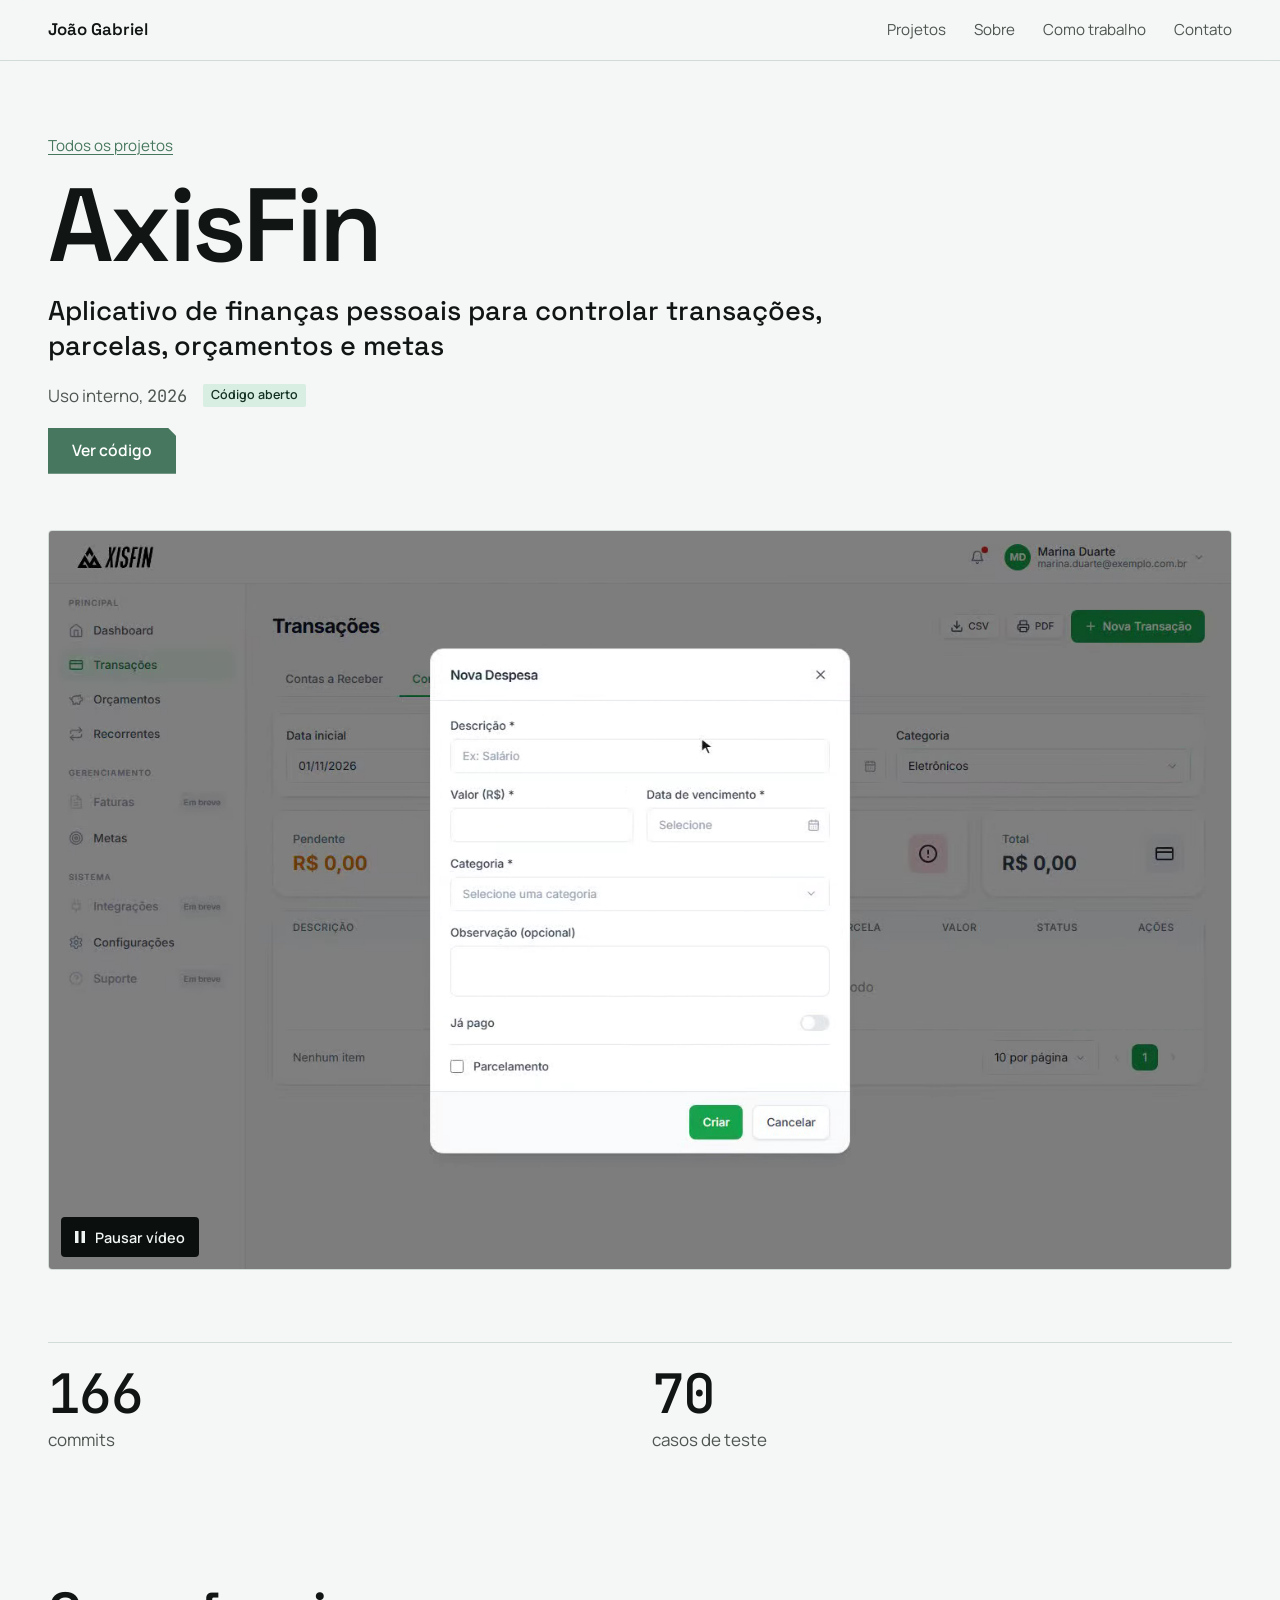
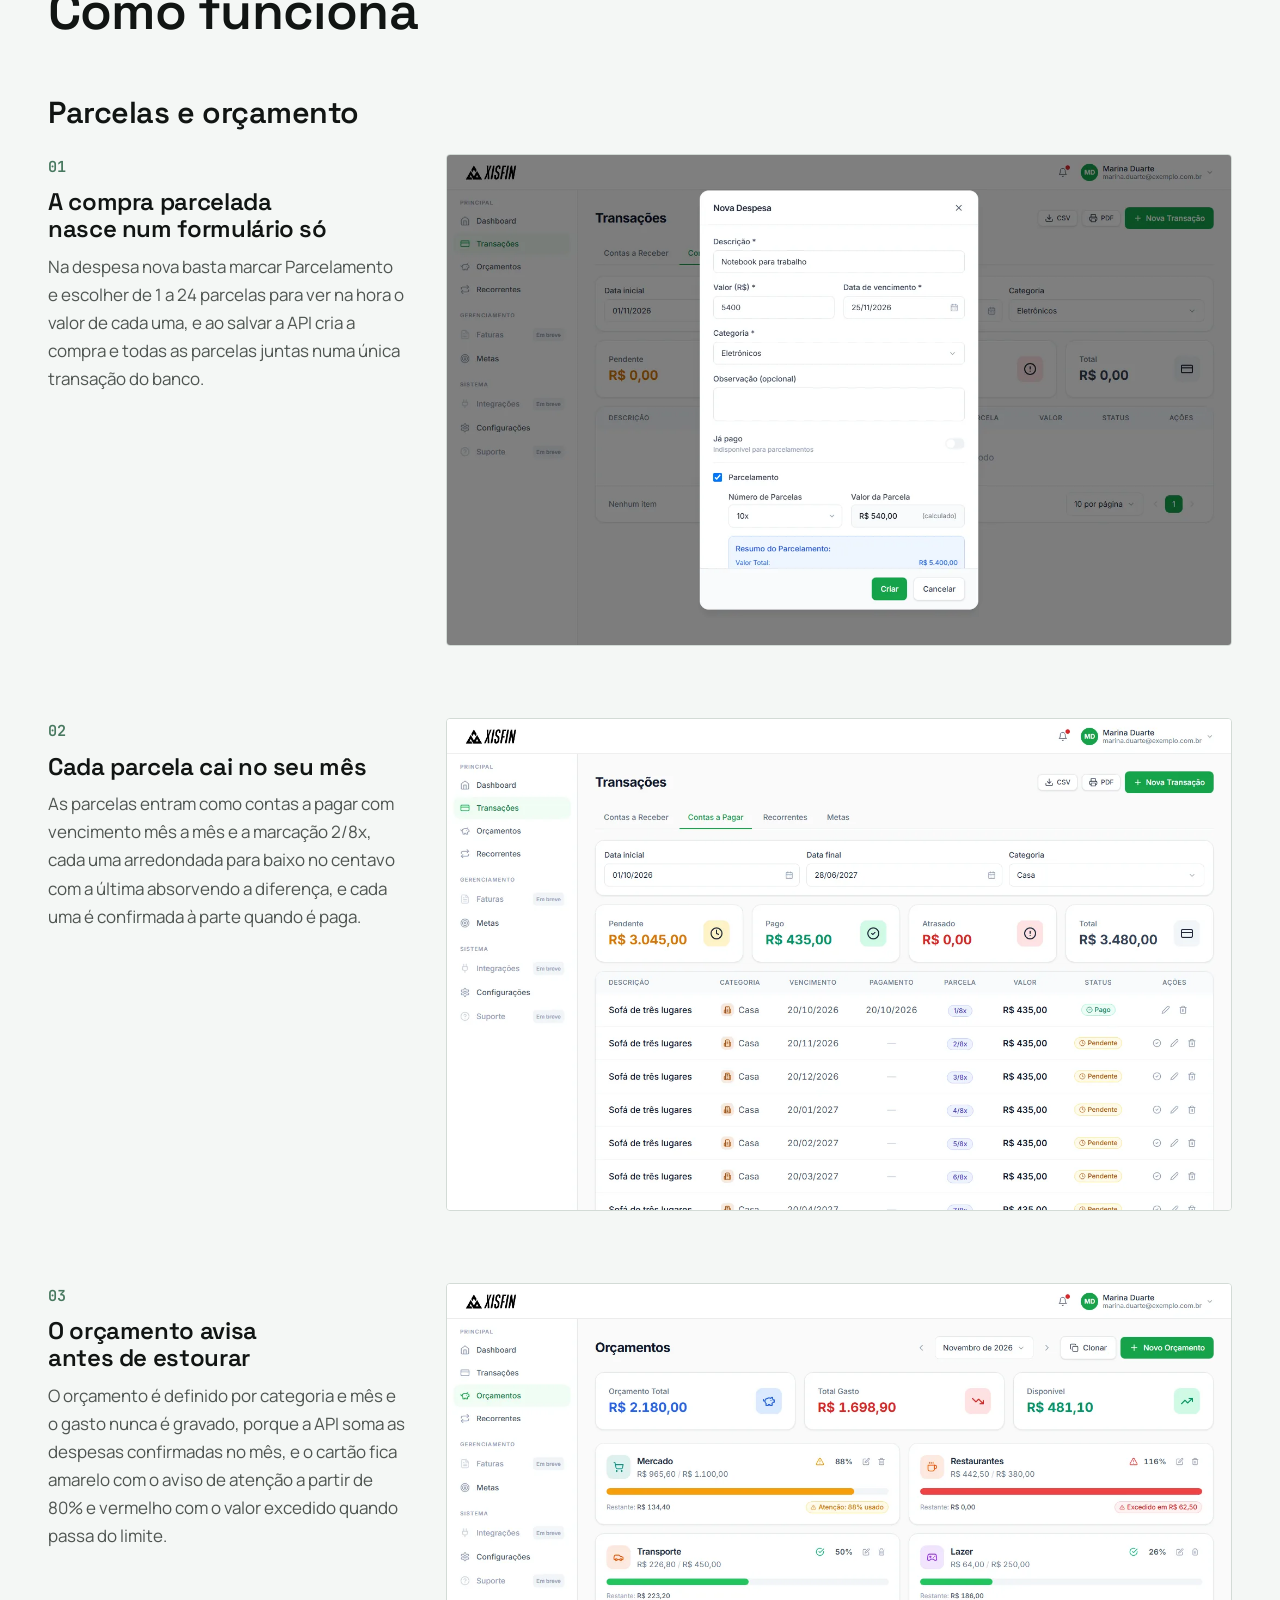
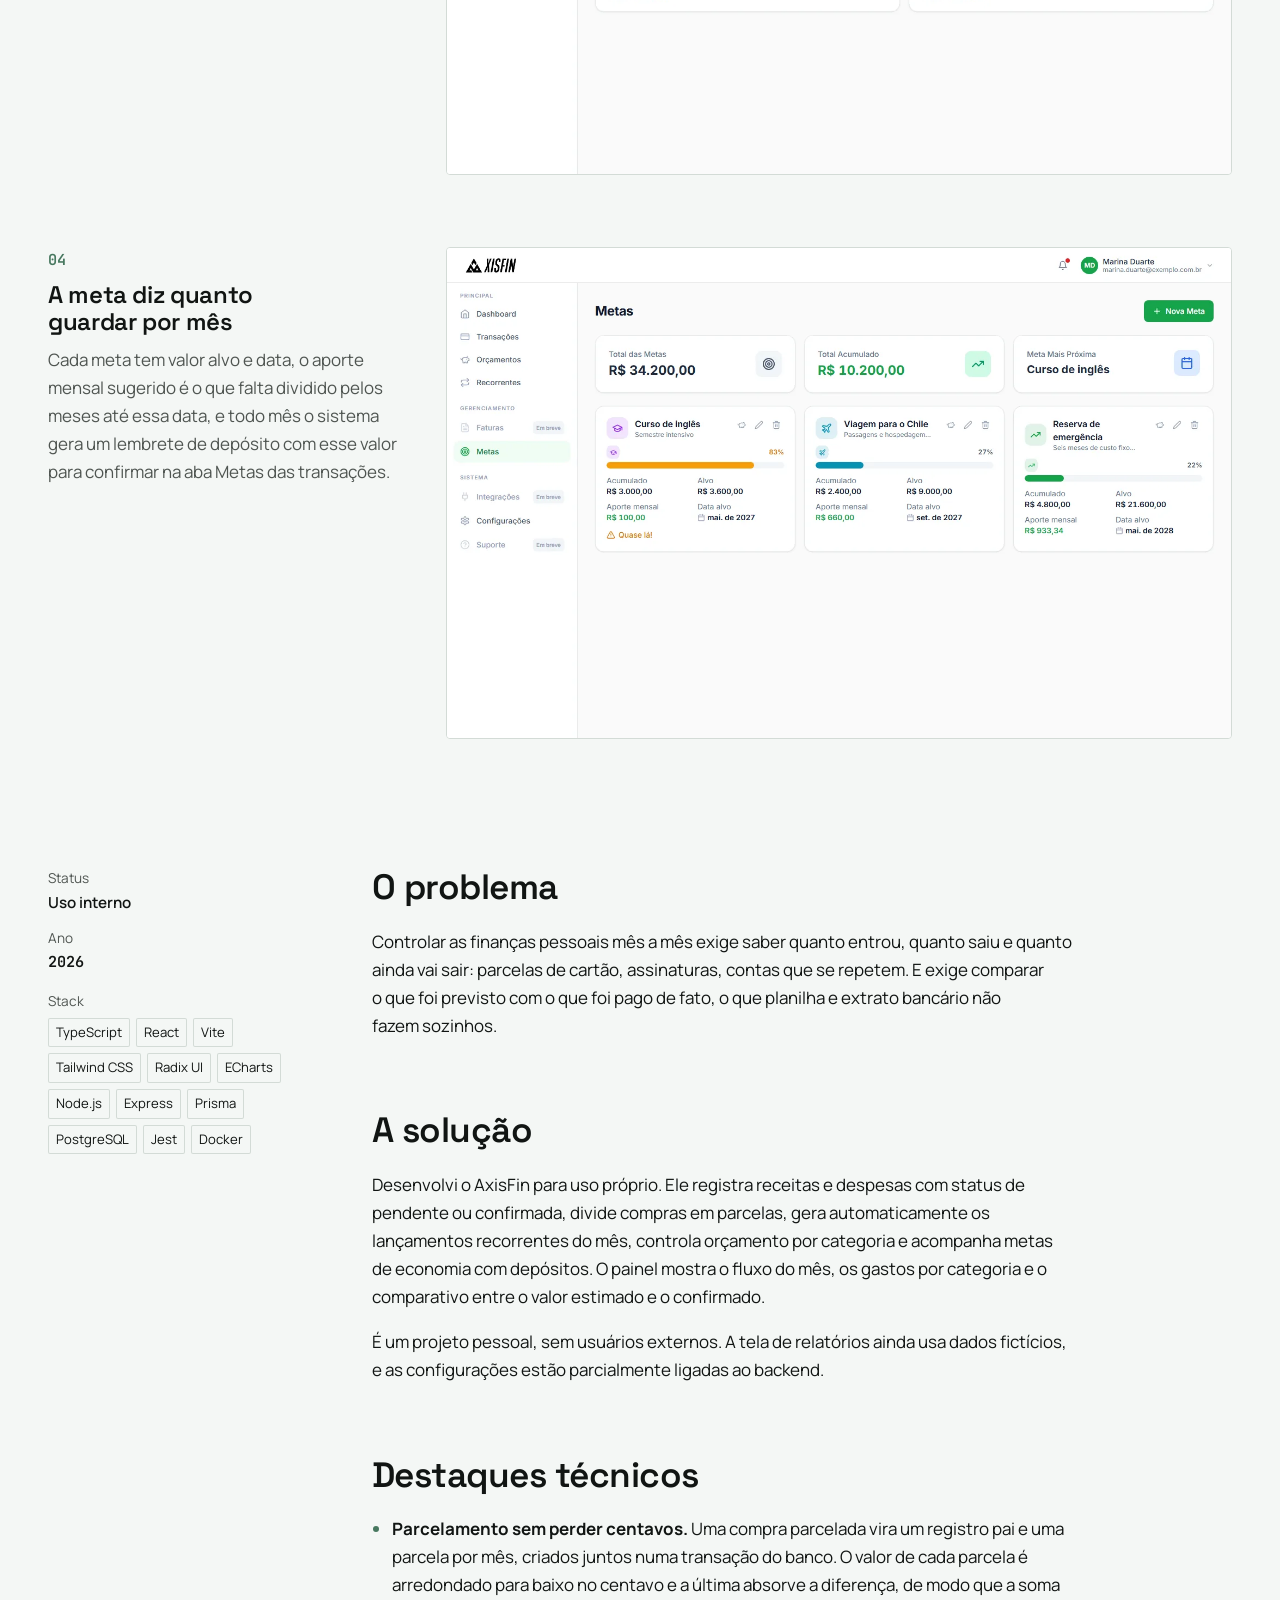
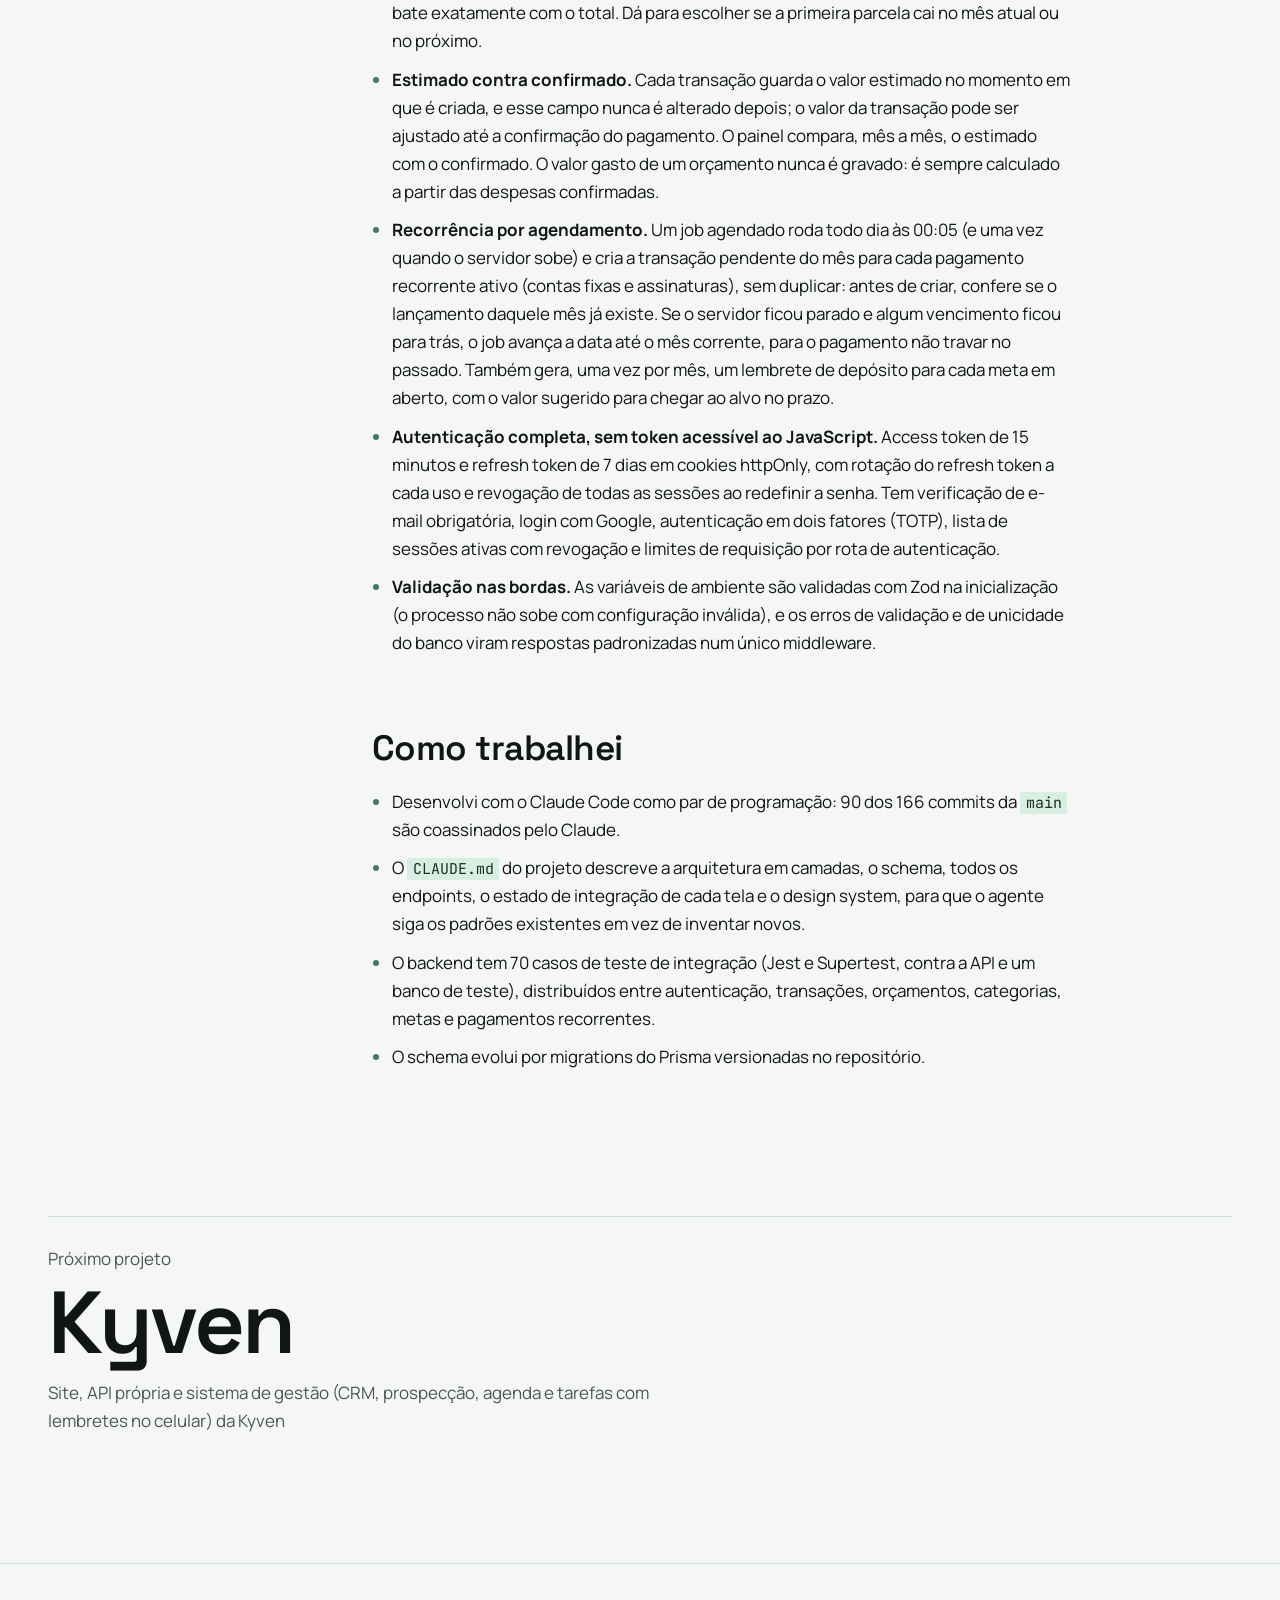
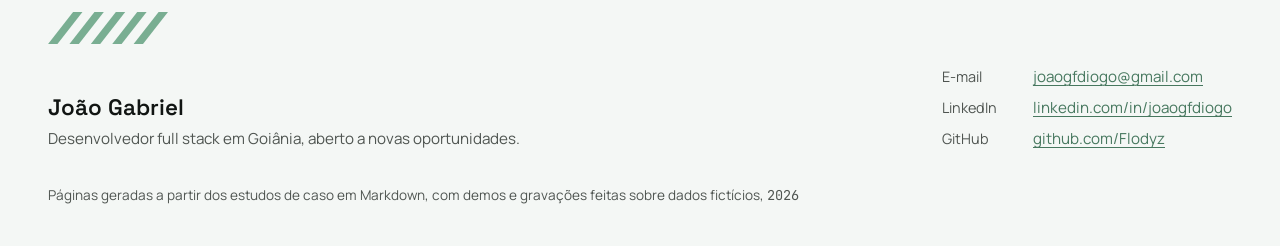
==== commit 82b1f84f: "Fase 2: vídeos e passo a passo do Barbaggio (com a Atendente IA), do Kozzia e do RPStudio" ====
--- a/projetos/axisfin/index.html
+++ b/projetos/axisfin/index.html
@@ -7,7 +7,7 @@
           if (!root.classList.contains('reveal-live')) root.classList.remove('reveal-ready');
         }, timeout);
       }
-    })();</script><link rel="stylesheet" href="/_astro/Base.BQEVpi8Y.css"></head><body><a class="skip-link" href="#conteudo">Pular para o conteúdo</a><header class="site-header"><div class="wrap site-header-inner"><a class="site-name" href="/">João Gabriel</a><nav aria-label="Principal"><ul class="site-nav"><li><a href="/#projetos">Projetos</a></li><li class="nav-optional"><a href="/#sobre">Sobre</a></li><li class="nav-optional"><a href="/#como-trabalho">Como trabalho</a></li><li><a href="#contato">Contato</a></li></ul></nav></div></header><main id="conteudo" class="project"><header class="project-head wrap"><p class="back"><a href="/#projetos">Todos os projetos</a></p><h1 class="project-title" style="view-transition-name: title-axisfin"><span class="reveal-cut" style="--reveal-delay: 0.05s">AxisFin</span></h1><p class="project-tagline reveal-cut" style="--reveal-delay: 0.20s">Aplicativo de finanças pessoais para controlar transações, parcelas, orçamentos e metas</p><div class="project-meta reveal-cut" style="--reveal-delay: 0.30s"><span>Uso interno, <span class="num">2026</span></span><ul class="badges" aria-label="Selos"><li class="badge badge--code">Código aberto</li></ul></div><div class="actions reveal-cut" style="--reveal-delay: 0.35s"><a class="button button--primary" href="https://github.com/Flodyz/axisfin-public">Ver código</a></div></header><div class="project-media wrap"><div class="project-media-frame" style="view-transition-name: media-axisfin"><div class="video-frame" data-video="player"><video muted loop playsinline preload="none" poster="/media/axisfin/hero.jpg" width="1440" height="900" controls aria-label="Vídeo: Parcelas e orçamento" disablepictureinpicture><source src="/media/axisfin/hero.webm" type="video/webm"><source src="/media/axisfin/hero.mp4" type="video/mp4"></video><button class="video-toggle" type="button" data-state="paused" hidden><svg class="icon-play" viewBox="0 0 14 14" aria-hidden="true"><path d="M2 1l11 6-11 6z" fill="currentColor"></path></svg><svg class="icon-pause" viewBox="0 0 14 14" aria-hidden="true"><path d="M2 1h3.5v12H2zM8.5 1H12v12H8.5z" fill="currentColor"></path></svg><span class="video-toggle-label">Reproduzir vídeo</span></button></div></div></div><div class="wrap"><dl class="metrics" aria-label="Números do projeto"><div class="metric" data-count="166"><dt>commits</dt><dd class="num"><span class="visually-hidden">166</span><span data-count-output aria-hidden="true">166</span></dd></div><div class="metric" data-count="70"><dt>casos de teste</dt><dd class="num"><span class="visually-hidden">70</span><span data-count-output aria-hidden="true">70</span></dd></div></dl></div><section class="section wrap" aria-labelledby="como-funciona-title"><h2 id="como-funciona-title" class="section-title section-head" data-reveal>Como funciona</h2><section class="showcase" aria-labelledby="showcase-0"><h3 id="showcase-0" class="showcase-title">Parcelas e orçamento</h3><ol class="steps"><li class="step" data-reveal><div class="step-text"><span class="step-number num" aria-hidden="true">01</span><h4 class="step-title">A compra parcelada nasce num formulário só</h4><p>Na despesa nova basta marcar Parcelamento e escolher de 1 a 24 parcelas para ver na hora o valor de cada uma, e ao salvar a API cria a compra e todas as parcelas juntas numa única transação do banco.</p></div><figure class="step-media"><img src="/media/axisfin/step-1.webp" width="1440" height="900" alt="A compra parcelada nasce num formulário só" loading="lazy" decoding="async"></figure></li><li class="step" data-reveal><div class="step-text"><span class="step-number num" aria-hidden="true">02</span><h4 class="step-title">Cada parcela cai no seu mês</h4><p>As parcelas entram como contas a pagar com vencimento mês a mês e a marcação 2/8x, cada uma arredondada para baixo no centavo com a última absorvendo a diferença, e cada uma é confirmada à parte quando é paga.</p></div><figure class="step-media"><img src="/media/axisfin/step-2.webp" width="1440" height="900" alt="Cada parcela cai no seu mês" loading="lazy" decoding="async"></figure></li><li class="step" data-reveal><div class="step-text"><span class="step-number num" aria-hidden="true">03</span><h4 class="step-title">O orçamento avisa antes de estourar</h4><p>O orçamento é definido por categoria e mês e o gasto nunca é gravado, porque a API soma as despesas confirmadas no mês, e o cartão fica amarelo com o aviso de atenção a partir de 80% e vermelho com o valor excedido quando passa do limite.</p></div><figure class="step-media"><img src="/media/axisfin/step-3.webp" width="1440" height="900" alt="O orçamento avisa antes de estourar" loading="lazy" decoding="async"></figure></li><li class="step" data-reveal><div class="step-text"><span class="step-number num" aria-hidden="true">04</span><h4 class="step-title">A meta diz quanto guardar por mês</h4><p>Cada meta tem valor alvo e data, o aporte mensal sugerido é o que falta dividido pelos meses até essa data, e todo mês o sistema gera um lembrete de depósito com esse valor para confirmar na aba Metas das transações.</p></div><figure class="step-media"><img src="/media/axisfin/step-4.webp" width="1440" height="900" alt="A meta diz quanto guardar por mês" loading="lazy" decoding="async"></figure></li></ol></section></section><div class="section project-layout wrap"><aside class="facts" aria-label="Ficha do projeto"><dl><div><dt>Status</dt><dd>Uso interno</dd></div><div><dt>Ano</dt><dd class="num">2026</dd></div></dl><div><h2 class="facts-heading">Stack</h2><ul class="stack"><li>TypeScript</li><li>React</li><li>Vite</li><li>Tailwind CSS</li><li>Radix UI</li><li>ECharts</li><li>Node.js</li><li>Express</li><li>Prisma</li><li>PostgreSQL</li><li>Jest</li><li>Docker</li></ul></div></aside><article class="prose" data-case-text><h2 id="o-problema">O problema</h2>
+    })();</script><link rel="stylesheet" href="/_astro/Base.ZXLGoONF.css"></head><body><a class="skip-link" href="#conteudo">Pular para o conteúdo</a><header class="site-header"><div class="wrap site-header-inner"><a class="site-name" href="/">João Gabriel</a><nav aria-label="Principal"><ul class="site-nav"><li><a href="/#projetos">Projetos</a></li><li class="nav-optional"><a href="/#sobre">Sobre</a></li><li class="nav-optional"><a href="/#como-trabalho">Como trabalho</a></li><li><a href="#contato">Contato</a></li></ul></nav></div></header><main id="conteudo" class="project"><header class="project-head wrap"><p class="back"><a href="/#projetos">Todos os projetos</a></p><h1 class="project-title" style="view-transition-name: title-axisfin"><span class="reveal-cut" style="--reveal-delay: 0.05s">AxisFin</span></h1><p class="project-tagline reveal-cut" style="--reveal-delay: 0.20s">Aplicativo de finanças pessoais para controlar transações, parcelas, orçamentos e metas</p><div class="project-meta reveal-cut" style="--reveal-delay: 0.30s"><span>Uso interno, <span class="num">2026</span></span><ul class="badges" aria-label="Selos"><li class="badge badge--code">Código aberto</li></ul></div><div class="actions reveal-cut" style="--reveal-delay: 0.35s"><a class="button button--primary" href="https://github.com/Flodyz/axisfin-public">Ver código</a></div></header><div class="project-media wrap"><div class="project-media-frame" style="view-transition-name: media-axisfin"><div class="video-frame" data-video="player"><video muted loop playsinline preload="none" poster="/media/axisfin/hero.jpg" width="1440" height="900" controls aria-label="Vídeo: Parcelas e orçamento" disablepictureinpicture><source src="/media/axisfin/hero.webm" type="video/webm"><source src="/media/axisfin/hero.mp4" type="video/mp4"></video><button class="video-toggle" type="button" data-state="paused" hidden><svg class="icon-play" viewBox="0 0 14 14" aria-hidden="true"><path d="M2 1l11 6-11 6z" fill="currentColor"></path></svg><svg class="icon-pause" viewBox="0 0 14 14" aria-hidden="true"><path d="M2 1h3.5v12H2zM8.5 1H12v12H8.5z" fill="currentColor"></path></svg><span class="video-toggle-label">Reproduzir vídeo</span></button></div></div></div><div class="wrap"><dl class="metrics" aria-label="Números do projeto"><div class="metric" data-count="166"><dt>commits</dt><dd class="num"><span class="visually-hidden">166</span><span data-count-output aria-hidden="true">166</span></dd></div><div class="metric" data-count="70"><dt>casos de teste</dt><dd class="num"><span class="visually-hidden">70</span><span data-count-output aria-hidden="true">70</span></dd></div></dl></div><section class="section wrap" aria-labelledby="como-funciona-title"><h2 id="como-funciona-title" class="section-title section-head" data-reveal>Como funciona</h2><section class="showcase" aria-labelledby="showcase-0"><h3 id="showcase-0" class="showcase-title">Parcelas e orçamento</h3><ol class="steps"><li class="step" data-reveal><div class="step-text"><span class="step-number num" aria-hidden="true">01</span><h4 class="step-title">A compra parcelada nasce num formulário só</h4><p>Na despesa nova basta marcar Parcelamento e escolher de 1 a 24 parcelas para ver na hora o valor de cada uma, e ao salvar a API cria a compra e todas as parcelas juntas numa única transação do banco.</p></div><figure class="step-media"><img src="/media/axisfin/step-1.webp" width="1440" height="900" alt="A compra parcelada nasce num formulário só" loading="lazy" decoding="async"></figure></li><li class="step" data-reveal><div class="step-text"><span class="step-number num" aria-hidden="true">02</span><h4 class="step-title">Cada parcela cai no seu mês</h4><p>As parcelas entram como contas a pagar com vencimento mês a mês e a marcação 2/8x, cada uma arredondada para baixo no centavo com a última absorvendo a diferença, e cada uma é confirmada à parte quando é paga.</p></div><figure class="step-media"><img src="/media/axisfin/step-2.webp" width="1440" height="900" alt="Cada parcela cai no seu mês" loading="lazy" decoding="async"></figure></li><li class="step" data-reveal><div class="step-text"><span class="step-number num" aria-hidden="true">03</span><h4 class="step-title">O orçamento avisa antes de estourar</h4><p>O orçamento é definido por categoria e mês e o gasto nunca é gravado, porque a API soma as despesas confirmadas no mês, e o cartão fica amarelo com o aviso de atenção a partir de 80% e vermelho com o valor excedido quando passa do limite.</p></div><figure class="step-media"><img src="/media/axisfin/step-3.webp" width="1440" height="900" alt="O orçamento avisa antes de estourar" loading="lazy" decoding="async"></figure></li><li class="step" data-reveal><div class="step-text"><span class="step-number num" aria-hidden="true">04</span><h4 class="step-title">A meta diz quanto guardar por mês</h4><p>Cada meta tem valor alvo e data, o aporte mensal sugerido é o que falta dividido pelos meses até essa data, e todo mês o sistema gera um lembrete de depósito com esse valor para confirmar na aba Metas das transações.</p></div><figure class="step-media"><img src="/media/axisfin/step-4.webp" width="1440" height="900" alt="A meta diz quanto guardar por mês" loading="lazy" decoding="async"></figure></li></ol></section></section><div class="section project-layout wrap"><aside class="facts" aria-label="Ficha do projeto"><dl><div><dt>Status</dt><dd>Uso interno</dd></div><div><dt>Ano</dt><dd class="num">2026</dd></div></dl><div><h2 class="facts-heading">Stack</h2><ul class="stack"><li>TypeScript</li><li>React</li><li>Vite</li><li>Tailwind CSS</li><li>Radix UI</li><li>ECharts</li><li>Node.js</li><li>Express</li><li>Prisma</li><li>PostgreSQL</li><li>Jest</li><li>Docker</li></ul></div></aside><article class="prose" data-case-text><h2 id="o-problema">O problema</h2>
 <p>Controlar as finanças pessoais mês a mês exige saber quanto entrou, quanto saiu e quanto ainda vai sair: parcelas de cartão, assinaturas, contas que se repetem. E exige comparar o que foi previsto com o que foi pago de fato, o que planilha e extrato bancário não fazem sozinhos.</p>
 <h2 id="a-solução">A solução</h2>
 <p>Desenvolvi o AxisFin para uso próprio. Ele registra receitas e despesas com status de pendente ou confirmada, divide compras em parcelas, gera automaticamente os lançamentos recorrentes do mês, controla orçamento por categoria e acompanha metas de economia com depósitos. O painel mostra o fluxo do mês, os gastos por categoria e o comparativo entre o valor estimado e o confirmado.</p>
@@ -26,4 +26,4 @@
 <li>O <code>CLAUDE.md</code> do projeto descreve a arquitetura em camadas, o schema, todos os endpoints, o estado de integração de cada tela e o design system, para que o agente siga os padrões existentes em vez de inventar novos.</li>
 <li>O backend tem 70 casos de teste de integração (Jest e Supertest, contra a API e um banco de teste), distribuídos entre autenticação, transações, orçamentos, categorias, metas e pagamentos recorrentes.</li>
 <li>O schema evolui por migrations do Prisma versionadas no repositório.</li>
-</ul></article></div><div class="wrap"><a class="next" href="/projetos/kyven/"><span class="next-label">Próximo projeto</span><span class="next-title">Kyven</span><span class="next-tagline">Site, API própria e sistema de gestão (CRM, prospecção, agenda e tarefas com lembretes no celular) da Kyven</span></a></div></main><footer class="site-footer" id="contato"><div class="wrap"><svg viewBox="0 0 179.5 48" class="footer-tracos" aria-hidden="true" focusable="false"><polygon points="0,48 14,48 51.5,0 37.5,0" fill="currentColor"></polygon><polygon points="32,48 46,48 83.5,0 69.5,0" fill="currentColor"></polygon><polygon points="64,48 78,48 115.5,0 101.5,0" fill="currentColor"></polygon><polygon points="96,48 110,48 147.5,0 133.5,0" fill="currentColor"></polygon><polygon points="128,48 142,48 179.5,0 165.5,0" fill="currentColor"></polygon></svg><div class="footer-inner"><div><p class="footer-name">João Gabriel</p><p>Desenvolvedor full stack em Goiânia, aberto a novas oportunidades.</p></div><ul class="contacts"><li><span class="contact-label">E-mail</span> <a href="mailto:joaogfdiogo@gmail.com">joaogfdiogo@gmail.com</a></li><li><span class="contact-label">LinkedIn</span> <a href="https://www.linkedin.com/in/joaogfdiogo/">linkedin.com/in/joaogfdiogo</a></li><li><span class="contact-label">GitHub</span> <a href="https://github.com/Flodyz">github.com/Flodyz</a></li></ul></div><p class="footer-note">Páginas geradas a partir dos estudos de caso em Markdown, com demos e gravações feitas sobre dados fictícios, <span class="num">2026</span></p></div></footer><script type="module">var e=matchMedia(`(prefers-reduced-motion: reduce)`),t=matchMedia(`(hover: hover) and (pointer: fine)`),n=document.documentElement,r=`300px 0px`,i=.5,a=1200,o=new Intl.NumberFormat(`pt-BR`);function s(){if(n.classList.add(`reveal-live`),!n.classList.contains(`reveal-ready`))return;let e=new IntersectionObserver(t=>{for(let n of t)n.isIntersecting&&(n.target.classList.add(`is-in`),e.unobserve(n.target))},{rootMargin:`0px 0px -10% 0px`});for(let t of document.querySelectorAll(`[data-reveal]`))e.observe(t)}function c(e){let t=Number(e.dataset.count),n=e.querySelector(`[data-count-output]`);if(!n||!Number.isFinite(t))return;let r=performance.now(),i=e=>{let s=Math.min((e-r)/a,1),c=1-(1-s)**3;n.textContent=o.format(Math.round(t*c)),s<1&&requestAnimationFrame(i)};requestAnimationFrame(i)}function l(){if(e.matches)return;let t=new IntersectionObserver(e=>{for(let n of e)n.isIntersecting&&(c(n.target),t.unobserve(n.target))},{threshold:.6});for(let e of document.querySelectorAll(`[data-count]`))t.observe(e)}function u(e,t){e.dataset.state=t?`playing`:`paused`;let n=e.querySelector(`.video-toggle-label`);n&&(n.textContent=t?`Pausar vídeo`:`Reproduzir vídeo`)}async function d(e){try{return await e.play(),!0}catch{return!1}}function f(t){let n=t.querySelector(`video`),a=t.querySelector(`.video-toggle`);if(!n||!a)return;n.controls=!1,a.hidden=!1;let o=e.matches;n.addEventListener(`play`,()=>u(a,!0)),n.addEventListener(`pause`,()=>u(a,!1)),a.addEventListener(`click`,async()=>{n.paused?(o=!1,await d(n)):(o=!0,n.pause())}),new IntersectionObserver(e=>{for(let t of e){t.isIntersecting&&n.preload===`none`&&(n.preload=`auto`);let e=t.intersectionRatio>=i;e&&n.paused&&!o&&d(n),!e&&!n.paused&&n.pause()}},{rootMargin:r,threshold:[0,i]}).observe(n)}function p(n){let a=n.querySelector(`video`),o=n.closest(`.card`);if(!a||!o||e.matches)return;let s=new IntersectionObserver(e=>{e.some(e=>e.isIntersecting)&&(a.preload=`auto`,s.disconnect())},{rootMargin:r});if(s.observe(a),t.matches){let e=()=>void d(a),t=()=>a.pause();o.addEventListener(`pointerenter`,e),o.addEventListener(`pointerleave`,t),o.addEventListener(`focusin`,e),o.addEventListener(`focusout`,t)}else a.loop=!1,new IntersectionObserver(e=>{for(let t of e)t.intersectionRatio>=i&&!a.ended&&d(a),t.intersectionRatio<i&&a.pause()},{threshold:[0,i]}).observe(a)}function m(){for(let e of document.querySelectorAll(`[data-video="player"]`))f(e);for(let e of document.querySelectorAll(`[data-video="preview"]`))p(e)}s(),l(),m();</script></body></html>+</ul></article></div><div class="wrap"><a class="next" href="/projetos/kyven/"><span class="next-label">Próximo projeto</span><span class="next-title">Kyven</span><span class="next-tagline">Site, API própria e sistema de gestão (CRM, prospecção, agenda e tarefas com lembretes no celular) da Kyven</span></a></div></main><footer class="site-footer" id="contato"><div class="wrap"><svg viewBox="0 0 179.5 48" class="footer-tracos" aria-hidden="true" focusable="false"><polygon points="0,48 14,48 51.5,0 37.5,0" fill="currentColor"></polygon><polygon points="32,48 46,48 83.5,0 69.5,0" fill="currentColor"></polygon><polygon points="64,48 78,48 115.5,0 101.5,0" fill="currentColor"></polygon><polygon points="96,48 110,48 147.5,0 133.5,0" fill="currentColor"></polygon><polygon points="128,48 142,48 179.5,0 165.5,0" fill="currentColor"></polygon></svg><div class="footer-inner"><div><p class="footer-name">João Gabriel</p><p>Desenvolvedor full stack em Goiânia, aberto a novas oportunidades.</p></div><ul class="contacts"><li><span class="contact-label">E-mail</span> <a href="mailto:joaogfdiogo@gmail.com">joaogfdiogo@gmail.com</a></li><li><span class="contact-label">LinkedIn</span> <a href="https://www.linkedin.com/in/joaogfdiogo/">linkedin.com/in/joaogfdiogo</a></li><li><span class="contact-label">GitHub</span> <a href="https://github.com/Flodyz">github.com/Flodyz</a></li></ul></div><p class="footer-note">Páginas geradas a partir dos estudos de caso em Markdown, com demos e gravações feitas sobre dados fictícios, <span class="num">2026</span></p></div></footer><script type="module">var e=matchMedia(`(prefers-reduced-motion: reduce)`),t=matchMedia(`(hover: hover) and (pointer: fine)`),n=document.documentElement,r=`300px 0px`,i=.5,a=1200,o=new Intl.NumberFormat(`pt-BR`);function s(){if(n.classList.add(`reveal-live`),!n.classList.contains(`reveal-ready`))return;let e=new IntersectionObserver(t=>{for(let n of t)n.isIntersecting&&(n.target.classList.add(`is-in`),e.unobserve(n.target))},{rootMargin:`0px 0px -10% 0px`});for(let t of document.querySelectorAll(`[data-reveal]`))e.observe(t)}function c(e){let t=Number(e.dataset.count),n=e.querySelector(`[data-count-output]`);if(!n||!Number.isFinite(t))return;let r=performance.now(),i=e=>{let s=Math.min((e-r)/a,1),c=1-(1-s)**3;n.textContent=o.format(Math.round(t*c)),s<1&&requestAnimationFrame(i)};requestAnimationFrame(i)}function l(){if(e.matches)return;let t=new IntersectionObserver(e=>{for(let n of e)n.isIntersecting&&(c(n.target),t.unobserve(n.target))},{threshold:.6});for(let e of document.querySelectorAll(`[data-count]`))t.observe(e)}function u(e,t){e.dataset.state=t?`playing`:`paused`;let n=e.querySelector(`.video-toggle-label`);n&&(n.textContent=t?`Pausar vídeo`:`Reproduzir vídeo`)}async function d(e){try{return await e.play(),!0}catch{return!1}}function f(t){let n=t.querySelector(`video`),a=t.querySelector(`.video-toggle`);if(!n||!a)return;n.controls=!1,a.hidden=!1;let o=e.matches;n.addEventListener(`play`,()=>u(a,!0)),n.addEventListener(`pause`,()=>u(a,!1)),a.addEventListener(`click`,async()=>{n.paused?(o=!1,await d(n)):(o=!0,n.pause())}),new IntersectionObserver(e=>{for(let t of e){t.isIntersecting&&n.preload===`none`&&(n.preload=`auto`);let e=t.intersectionRatio>=i;e&&n.paused&&!o&&d(n),!e&&!n.paused&&n.pause()}},{rootMargin:r,threshold:[0,i]}).observe(n)}function p(n){let a=n.querySelector(`video`),o=n.closest(`.card`);if(!a||!o||e.matches)return;let s=new IntersectionObserver(e=>{e.some(e=>e.isIntersecting)&&(a.preload=`auto`,s.disconnect())},{rootMargin:r});if(s.observe(a),t.matches){let e=()=>void d(a),t=()=>a.pause();o.addEventListener(`pointerenter`,e),o.addEventListener(`pointerleave`,t),o.addEventListener(`focusin`,e),o.addEventListener(`focusout`,t)}else a.loop=!1,new IntersectionObserver(e=>{for(let t of e)t.intersectionRatio>=i&&!a.ended&&d(a),t.intersectionRatio<i&&a.pause()},{threshold:[0,i]}).observe(a)}function m(){for(let e of document.querySelectorAll(`[data-video="player"]`))f(e);for(let e of document.querySelectorAll(`[data-video="preview"]`))p(e)}var h=.2,g={beforeClient:1100,audioPlay:1800,afterAudio:500,beforeTyping:450,typing:1400},_={skip:`Pular animação`,replay:`Tocar de novo`},v=e=>new Promise(t=>setTimeout(t,e));function y(e){let t=e.querySelector(`[data-conversation-toggle]`),n=[...e.querySelectorAll(`.msg`)];if(!t||n.length===0)return;let r=0,i=!1,a=e=>{i=e,t.textContent=e?_.skip:_.replay},o=()=>{e.dataset.live=``;for(let e of n)e.dataset.state=`pending`,delete e.dataset.audio,delete e.dataset.transcribed},s=()=>{r+=1,delete e.dataset.live,a(!1)},c=async()=>{let e=++r;o(),a(!0);let t=()=>e===r;for(let e of n){if(e.dataset.author===`ai`){if(await v(g.beforeTyping),!t())return;e.dataset.state=`typing`,await v(g.typing)}else await v(g.beforeClient);if(!t())return;if(e.dataset.state=`shown`,e.dataset.kind===`audio`){if(e.dataset.audio=`playing`,await v(g.audioPlay),!t())return;e.dataset.transcribed=``,await v(g.afterAudio)}}t()&&a(!1)};t.addEventListener(`click`,()=>{i?s():c()}),o(),a(!0),t.hidden=!1;let l=new IntersectionObserver(t=>{t.some(e=>e.isIntersecting)&&(l.disconnect(),e.dataset.live!==void 0&&c())},{threshold:h});l.observe(e)}function b(){if(!e.matches)for(let e of document.querySelectorAll(`[data-conversation]`))y(e)}s(),l(),m(),b();</script></body></html>
--- a/_astro/Base.ZXLGoONF.css
+++ b/_astro/Base.ZXLGoONF.css
@@ -0,0 +1 @@
+@font-face{font-family:Space Grotesk Variable;font-style:normal;font-display:swap;font-weight:300 700;src:url(/_astro/space-grotesk-vietnamese-wght-normal.D0rl6rjA.woff2)format("woff2-variations");unicode-range:U+102-103,U+110-111,U+128-129,U+168-169,U+1A0-1A1,U+1AF-1B0,U+300-301,U+303-304,U+308-309,U+323,U+329,U+1EA0-1EF9,U+20AB}@font-face{font-family:Space Grotesk Variable;font-style:normal;font-display:swap;font-weight:300 700;src:url(/_astro/space-grotesk-latin-ext-wght-normal.D9tNdqV9.woff2)format("woff2-variations");unicode-range:U+100-2BA,U+2BD-2C5,U+2C7-2CC,U+2CE-2D7,U+2DD-2FF,U+304,U+308,U+329,U+1D00-1DBF,U+1E00-1E9F,U+1EF2-1EFF,U+2020,U+20A0-20AB,U+20AD-20C0,U+2113,U+2C60-2C7F,U+A720-A7FF}@font-face{font-family:Space Grotesk Variable;font-style:normal;font-display:swap;font-weight:300 700;src:url(/_astro/space-grotesk-latin-wght-normal.BhU9QXUp.woff2)format("woff2-variations");unicode-range:U+??,U+131,U+152-153,U+2BB-2BC,U+2C6,U+2DA,U+2DC,U+304,U+308,U+329,U+2000-206F,U+20AC,U+2122,U+2191,U+2193,U+2212,U+2215,U+FEFF,U+FFFD}@font-face{font-family:Manrope Variable;font-style:normal;font-display:swap;font-weight:200 800;src:url([data-uri])format("woff2-variations");unicode-range:U+460-52F,U+1C80-1C8A,U+20B4,U+2DE0-2DFF,U+A640-A69F,U+FE2E-FE2F}@font-face{font-family:Manrope Variable;font-style:normal;font-display:swap;font-weight:200 800;src:url(/_astro/manrope-cyrillic-wght-normal.Dvxsihut.woff2)format("woff2-variations");unicode-range:U+301,U+400-45F,U+490-491,U+4B0-4B1,U+2116}@font-face{font-family:Manrope Variable;font-style:normal;font-display:swap;font-weight:200 800;src:url(/_astro/manrope-greek-wght-normal.DL7QRZyv.woff2)format("woff2-variations");unicode-range:U+370-377,U+37A-37F,U+384-38A,U+38C,U+38E-3A1,U+3A3-3FF}@font-face{font-family:Manrope Variable;font-style:normal;font-display:swap;font-weight:200 800;src:url(/_astro/manrope-vietnamese-wght-normal.usUDDRr7.woff2)format("woff2-variations");unicode-range:U+102-103,U+110-111,U+128-129,U+168-169,U+1A0-1A1,U+1AF-1B0,U+300-301,U+303-304,U+308-309,U+323,U+329,U+1EA0-1EF9,U+20AB}@font-face{font-family:Manrope Variable;font-style:normal;font-display:swap;font-weight:200 800;src:url(/_astro/manrope-latin-ext-wght-normal.Ch3YOpNY.woff2)format("woff2-variations");unicode-range:U+100-2BA,U+2BD-2C5,U+2C7-2CC,U+2CE-2D7,U+2DD-2FF,U+304,U+308,U+329,U+1D00-1DBF,U+1E00-1E9F,U+1EF2-1EFF,U+2020,U+20A0-20AB,U+20AD-20C0,U+2113,U+2C60-2C7F,U+A720-A7FF}@font-face{font-family:Manrope Variable;font-style:normal;font-display:swap;font-weight:200 800;src:url(/_astro/manrope-latin-wght-normal.DHIcAJRg.woff2)format("woff2-variations");unicode-range:U+??,U+131,U+152-153,U+2BB-2BC,U+2C6,U+2DA,U+2DC,U+304,U+308,U+329,U+2000-206F,U+20AC,U+2122,U+2191,U+2193,U+2212,U+2215,U+FEFF,U+FFFD}@font-face{font-family:JetBrains Mono Variable;font-style:normal;font-display:swap;font-weight:100 800;src:url([data-uri])format("woff2-variations");unicode-range:U+460-52F,U+1C80-1C8A,U+20B4,U+2DE0-2DFF,U+A640-A69F,U+FE2E-FE2F}@font-face{font-family:JetBrains Mono Variable;font-style:normal;font-display:swap;font-weight:100 800;src:url(/_astro/jetbrains-mono-cyrillic-wght-normal.D73BlboJ.woff2)format("woff2-variations");unicode-range:U+301,U+400-45F,U+490-491,U+4B0-4B1,U+2116}@font-face{font-family:JetBrains Mono Variable;font-style:normal;font-display:swap;font-weight:100 800;src:url(/_astro/jetbrains-mono-greek-wght-normal.Bw9x6K1M.woff2)format("woff2-variations");unicode-range:U+370-377,U+37A-37F,U+384-38A,U+38C,U+38E-3A1,U+3A3-3FF}@font-face{font-family:JetBrains Mono Variable;font-style:normal;font-display:swap;font-weight:100 800;src:url(/_astro/jetbrains-mono-vietnamese-wght-normal.Bt-aOZkq.woff2)format("woff2-variations");unicode-range:U+102-103,U+110-111,U+128-129,U+168-169,U+1A0-1A1,U+1AF-1B0,U+300-301,U+303-304,U+308-309,U+323,U+329,U+1EA0-1EF9,U+20AB}@font-face{font-family:JetBrains Mono Variable;font-style:normal;font-display:swap;font-weight:100 800;src:url(/_astro/jetbrains-mono-latin-ext-wght-normal.DBQx-q_a.woff2)format("woff2-variations");unicode-range:U+100-2BA,U+2BD-2C5,U+2C7-2CC,U+2CE-2D7,U+2DD-2FF,U+304,U+308,U+329,U+1D00-1DBF,U+1E00-1E9F,U+1EF2-1EFF,U+2020,U+20A0-20AB,U+20AD-20C0,U+2113,U+2C60-2C7F,U+A720-A7FF}@font-face{font-family:JetBrains Mono Variable;font-style:normal;font-display:swap;font-weight:100 800;src:url(/_astro/jetbrains-mono-latin-wght-normal.B9CIFXIH.woff2)format("woff2-variations");unicode-range:U+??,U+131,U+152-153,U+2BB-2BC,U+2C6,U+2DA,U+2DC,U+304,U+308,U+329,U+2000-206F,U+20AC,U+2122,U+2191,U+2193,U+2212,U+2215,U+FEFF,U+FFFD}:root{color-scheme:light dark;--page:#f4f7f5;--surface:#fff;--ink:#111513;--muted:#4f5551;--line:#d3dbd6;--accent:#47785f;--accent-hover:#143224;--on-accent:#fff;--soft:#d9eee2;--on-soft:#143224;--brand:#79ae92;--deep:#143224;--night:#0b0f0d;--on-deep:#eff5f2;--font-heading:"Space Grotesk Variable", "Space Grotesk", system-ui, sans-serif;--font-sans:"Manrope Variable", "Manrope", system-ui, sans-serif;--font-mono:"JetBrains Mono Variable", "JetBrains Mono", ui-monospace, monospace;--radius:4px;--radius-tag:2px;--chamfer-sm:8px;--chamfer-md:16px;--chamfer-lg:48px;--ease-out:cubic-bezier(.22, 1, .36, 1);--wrap:1200px;--gutter:clamp(16px, 4vw, 48px)}@media (prefers-color-scheme:dark){:root{--page:#0b0f0d;--surface:#141916;--ink:#eff5f2;--muted:#aeb7b2;--line:#2b322e;--accent:#79ae92;--accent-hover:#d9eee2;--on-accent:#0b0f0d;--soft:#143224;--on-soft:#79ae92}}*,:before,:after{box-sizing:border-box}html{-webkit-text-size-adjust:100%;scroll-padding-top:80px}body{background:var(--page);color:var(--ink);font-family:var(--font-sans);-webkit-font-smoothing:antialiased;-moz-osx-font-smoothing:grayscale;margin:0;font-size:1.0625rem;line-height:1.65;overflow-x:clip}h1,h2,h3,h4{font-family:var(--font-heading);letter-spacing:-.015em;text-wrap:balance;margin:0;font-weight:600;line-height:1.12}p{text-wrap:pretty;margin:0}img,video,svg{max-width:100%;display:block}img,video{height:auto}a{color:var(--accent);text-underline-offset:.2em;text-decoration-thickness:1px}a:hover{color:var(--accent-hover)}code{font-family:var(--font-mono);background:var(--soft);color:var(--on-soft);border-radius:var(--radius-tag);padding:.1em .35em;font-size:.88em}::selection{background:var(--soft);color:var(--on-soft)}:focus-visible{outline:2px solid var(--accent);outline-offset:3px}.wrap{width:100%;max-width:calc(var(--wrap) + 2 * var(--gutter));padding-inline:var(--gutter);margin-inline:auto}.visually-hidden{clip-path:inset(50%);white-space:nowrap;width:1px;height:1px;position:absolute;overflow:hidden}.skip-link{left:var(--gutter);z-index:20;background:var(--accent);color:var(--on-accent);border-radius:var(--radius);padding:.6em 1em;position:absolute;top:-100px}.skip-link:focus{top:12px}.num{font-family:var(--font-mono);font-variant-numeric:tabular-nums}.site-header{z-index:10;background:color-mix(in srgb, var(--page) 92%, transparent);backdrop-filter:blur(8px);border-bottom:1px solid var(--line);position:sticky;top:0}.site-header-inner{justify-content:space-between;align-items:center;gap:16px;min-height:60px;display:flex}.site-name{font-family:var(--font-heading);color:var(--ink);white-space:nowrap;font-size:1.05rem;font-weight:600;text-decoration:none}.site-nav{gap:clamp(12px,3vw,28px);margin:0;padding:0;font-size:.95rem;list-style:none;display:flex}.site-nav a{color:var(--muted);text-decoration:none}.site-nav a:hover{color:var(--ink)}@media (width<=560px){.site-nav .nav-optional{display:none}}.site-footer{border-top:1px solid var(--line);color:var(--muted);margin-top:clamp(64px,10vw,128px);padding-block:48px 40px;font-size:.95rem}.footer-inner{gap:24px;display:grid}@media (width>=800px){.footer-inner{grid-template-columns:1fr auto;align-items:end}}.footer-name{font-family:var(--font-heading);color:var(--ink);font-size:1.4rem;font-weight:600}.footer-tracos{width:120px;color:var(--brand);margin-bottom:20px}.footer-note{margin-top:32px;font-size:.85rem}.contacts{gap:6px;margin:0;padding:0;list-style:none;display:grid}.contacts li{flex-wrap:wrap;align-items:baseline;column-gap:12px;display:flex}.contact-label{min-width:5.5em;color:var(--muted);font-size:.9rem}.contacts a{overflow-wrap:anywhere}.badges{flex-wrap:wrap;gap:6px;margin:0;padding:0;list-style:none;display:flex}.badge{border-radius:var(--radius-tag);background:var(--soft);color:var(--on-soft);padding:5px 8px;font-size:.78rem;font-weight:600;line-height:1}.badge--case{color:var(--muted);box-shadow:inset 0 0 0 1px var(--line);background:0 0}.actions{flex-wrap:wrap;gap:12px;display:flex}.button{border-radius:var(--radius);border:2px solid var(--accent);min-height:46px;color:var(--accent);align-items:center;padding:0 22px;font-size:.98rem;font-weight:600;text-decoration:none;transition:background-color .2s,color .2s;display:inline-flex}.button:hover{background:var(--accent);color:var(--on-accent)}.button--primary{background:var(--accent);color:var(--on-accent);clip-path:polygon(0 0, calc(100% - var(--chamfer-sm)) 0, 100% var(--chamfer-sm), 100% 100%, 0 100%);border:0;border-radius:0;padding:0 24px}.button--primary:hover{background:var(--accent-hover);color:var(--on-accent)}.button--primary:focus-visible{outline:2px solid var(--on-accent);outline-offset:-5px}.section{padding-top:clamp(72px,10vw,136px)}.section-head{gap:16px;margin-bottom:clamp(32px,5vw,56px);display:grid}.section-title{font-size:clamp(2rem,4.4vw,3.25rem)}.section-intro{max-width:62ch;color:var(--muted);font-size:1.1rem}.hero{align-items:end;gap:clamp(32px,6vw,72px);padding-top:clamp(40px,8vw,96px);display:grid}@media (width>=900px){.hero{grid-template-columns:minmax(0,1.15fr) minmax(0,1fr)}}.hero-name{letter-spacing:-.035em;font-size:clamp(3.4rem,11vw,7.75rem);font-weight:600;line-height:.95}.hero-name .line{display:block}.hero-name .line>span{margin-block:-.12em;padding-block:.12em;display:inline-block}.hero-lede{font-family:var(--font-heading);max-width:24em;margin-top:28px;font-size:clamp(1.3rem,2.4vw,1.75rem);font-weight:500;line-height:1.3}.hero-availability{color:var(--on-soft);background:var(--soft);border-radius:var(--radius-tag);align-items:center;gap:10px;margin-top:20px;padding:6px 12px 6px 10px;font-weight:600;display:inline-flex}.hero-availability:before{content:"";background:var(--accent);clip-path:polygon(30% 0,100% 0,70% 100%,0 100%);width:8px;height:14px}.hero-contacts{border-top:1px solid var(--line);max-width:34rem;margin-top:32px;padding-top:24px}.portrait{grid-template-columns:.42fr .42fr 1fr;justify-self:end;align-items:end;gap:clamp(8px,1.4vw,16px);width:100%;max-width:560px;display:grid}.portrait-bar{aspect-ratio:200/480;background:var(--brand);clip-path:polygon(0 0,100% 0,100% 46.6%,0 100%);align-self:start}.portrait-bar--deep{aspect-ratio:200/730;background:var(--deep);clip-path:polygon(0 35%,100% 0,100% 100%,0 100%);align-self:end;position:relative}.portrait-bar--deep svg{width:72%;color:var(--brand);position:absolute;bottom:9%;left:14%}.portrait-photo{clip-path:polygon(0 0, calc(100% - var(--chamfer-lg)) 0, 100% var(--chamfer-lg), 100% 100%, 0 100%);background:var(--deep);margin:0}.portrait-photo img{aspect-ratio:4/5;object-fit:cover;object-position:50% 30%;width:100%}@media (width<=899px){.portrait{justify-self:start;max-width:420px}}.about{gap:24px;display:grid}@media (width>=900px){.about{grid-template-columns:minmax(0,1fr) minmax(0,2fr);gap:48px}}.about-text{gap:1.1em;max-width:40em;font-size:clamp(1.1rem,1.8vw,1.3rem);line-height:1.6;display:grid}.cards{gap:clamp(16px,2.4vw,28px);margin:0;padding:0;list-style:none;display:grid}@media (width>=760px){.cards{grid-template-columns:repeat(2,minmax(0,1fr))}.card--wide{grid-column:1/-1}}.card{background:var(--surface);border:1px solid var(--line);border-radius:var(--radius);flex-direction:column;transition:border-color .25s;display:flex;position:relative;overflow:hidden}.card:hover,.card:focus-within{border-color:var(--accent)}@media (width>=1000px){.card--wide{grid-template-columns:minmax(0,1.5fr) minmax(0,1fr);display:grid}}.card-media{aspect-ratio:16/10;background:var(--deep);border-bottom:1px solid var(--line);overflow:hidden}.card--wide .card-media{border-bottom:0}@media (width<=999px){.card--wide .card-media{border-bottom:1px solid var(--line)}}.card-media>img,.card-media>video,.card-media .video-frame video{object-fit:cover;object-position:top left;width:100%;height:100%}.card-media--letterbox .video-frame video{object-fit:contain;object-position:center}.card-body{align-content:start;gap:10px;padding:clamp(20px,2.4vw,28px);display:grid}.card-title{font-size:clamp(1.5rem,2.4vw,1.9rem)}.card--wide .card-title{font-size:clamp(1.8rem,3.4vw,2.6rem)}.card-title a{color:var(--ink);text-decoration:none}.card-title a:after{content:"";z-index:1;position:absolute;inset:0}.card-tagline{color:var(--muted)}.card-meta{color:var(--muted);font-size:.92rem}.cover{background:var(--cover-bg,var(--deep));width:100%;height:100%;min-height:100%;color:var(--on-deep);position:relative;overflow:hidden;container-type:inline-size}.cover-bars{width:auto;height:92%;position:absolute;bottom:0;right:4%}.cover-name{max-width:44%;font-family:var(--font-heading);letter-spacing:-.03em;font-size:clamp(1.4rem,8cqi,5rem);font-weight:600;line-height:1;position:absolute;bottom:10%;left:7%}.project-media .cover{aspect-ratio:16/7}@media (width<=640px){.project-media .cover{aspect-ratio:16/10}}.video-frame{height:100%;position:relative}.video-toggle{z-index:2;border-radius:var(--radius);background:var(--night);min-height:40px;color:var(--on-deep);font:600 .9rem var(--font-sans);cursor:pointer;border:0;align-items:center;gap:8px;padding:0 14px 0 12px;display:inline-flex;position:absolute;bottom:12px;left:12px}.video-toggle[hidden]{display:none}.video-toggle:focus-visible{outline:2px solid var(--brand);outline-offset:2px}.video-toggle svg{width:14px;height:14px}.video-toggle[data-state=paused] .icon-pause,.video-toggle[data-state=playing] .icon-play{display:none}@media (width<=640px){.video-toggle{justify-content:center;width:36px;min-height:36px;padding:0;bottom:8px;left:8px}.video-toggle-label{clip-path:inset(50%);white-space:nowrap;width:1px;height:1px;position:absolute;overflow:hidden}}.device{border:1px solid var(--line);background:var(--surface);border-radius:34px;width:min(100%,300px);margin-inline:auto;padding:10px}.device>img,.device video{border-radius:24px;width:100%}.practices-block{background:var(--deep);color:var(--on-deep);clip-path:polygon(0 0, calc(100% - var(--chamfer-lg)) 0, 100% var(--chamfer-lg), 100% 100%, 0 100%);padding:clamp(40px,6vw,80px) clamp(20px,5vw,72px)}.practices-block .section-intro{color:#c9d6cf}.practices{gap:40px 56px;margin:0;display:grid}@media (width>=900px){.practices{grid-template-columns:repeat(2,minmax(0,1fr))}}.practice dt{font-family:var(--font-heading);border-top:1px solid #2e5a44;padding-top:18px;font-size:1.35rem;font-weight:600;line-height:1.2}.practice dd{color:#c9d6cf;margin:10px 0 0}.practice-refs{flex-wrap:wrap;gap:6px 18px;margin:14px 0 0;padding:0;font-size:.95rem;list-style:none;display:flex}.practice-refs a{color:var(--brand);font-weight:600}.practice-refs a:hover{color:var(--on-deep)}.practice-refs .ref-detail{color:#c9d6cf;font-weight:400}.back{font-size:.95rem}.project-head{gap:18px;padding-top:clamp(32px,6vw,72px);display:grid}.project-title{letter-spacing:-.035em;margin-block:-.08em;padding-block:.08em;font-size:clamp(3rem,9vw,6.5rem);line-height:.95}.project-tagline{font-family:var(--font-heading);max-width:30em;font-size:clamp(1.25rem,2.4vw,1.7rem);font-weight:500;line-height:1.3}.project-meta{color:var(--muted);flex-wrap:wrap;align-items:center;gap:10px 16px;display:flex}.demo-access{border:1px solid var(--line);border-radius:var(--radius);background:var(--surface);max-width:44rem;padding:18px 20px}.demo-access h2{margin-bottom:8px;font-size:1.1rem}.demo-access ul{margin:0;padding-left:1.2em}.demo-note{color:var(--muted);margin-top:8px;font-size:.92rem}.project-media{margin-top:clamp(32px,5vw,56px)}.project-media-frame{border:1px solid var(--line);border-radius:var(--radius);background:var(--surface);overflow:hidden}.project-media-frame>img{width:100%}.project-media--mobile .project-media-frame{background:0 0;border:0}.metrics{border-top:1px solid var(--line);grid-template-columns:repeat(auto-fit,minmax(150px,1fr));gap:24px;margin:clamp(40px,6vw,72px) 0 0;padding-top:24px;display:grid}.metric{flex-direction:column-reverse;gap:4px;display:flex}.metric dd{letter-spacing:-.03em;color:var(--ink);margin:0;font-size:clamp(2.2rem,4.6vw,3.4rem);font-weight:500;line-height:1}.metric dt{color:var(--muted)}.showcase+.showcase{margin-top:clamp(56px,8vw,96px)}.showcase-title{margin-bottom:24px;font-size:clamp(1.4rem,2.6vw,1.9rem)}.showcase-video{margin-bottom:40px}.steps{counter-reset:step;gap:clamp(40px,6vw,72px);margin:0;padding:0;list-style:none;display:grid}.step{gap:20px;display:grid}@media (width>=900px){.step{grid-template-columns:minmax(0,1fr) minmax(0,2.2fr);align-items:start;gap:40px}.step--mobile{grid-template-columns:minmax(0,1.4fr) minmax(0,1fr);align-items:center}}.step-text{align-content:start;gap:10px;display:grid}.step-number{color:var(--accent);font-size:.95rem;font-weight:600}.step-title{font-size:clamp(1.25rem,2vw,1.5rem)}.step-text p{color:var(--muted);max-width:36em}.step-media{margin:0}.step-media>img{border:1px solid var(--line);border-radius:var(--radius);width:100%}.conversation{max-width:44rem;margin:0 0 40px}.conversation-panel{border:1px solid var(--line);border-radius:var(--radius);background:var(--surface)}.conversation-head{border-bottom:1px solid var(--line);align-items:center;gap:12px;padding:14px clamp(14px,3vw,24px);display:flex}.conversation-avatar{background:var(--soft);width:40px;height:40px;color:var(--on-soft);font:600 .95rem var(--font-heading);clip-path:polygon(0 0, calc(100% - var(--chamfer-sm)) 0, 100% var(--chamfer-sm), 100% 100%, 0 100%);flex:none;place-items:center;display:grid}.conversation-who{line-height:1.3;display:grid}.conversation-name{font-family:var(--font-heading);font-weight:600}.conversation-sub{color:var(--muted);font-size:.88rem}.conversation-messages{flex-direction:column;gap:18px;margin:0;padding:clamp(16px,3vw,28px) clamp(12px,3vw,24px);list-style:none;display:flex}.msg{gap:6px;max-width:min(88%,30rem);font-size:.98rem;line-height:1.5;display:grid;position:relative}.msg--client{align-self:flex-start}.msg--ai{align-self:flex-end;justify-items:end}.msg-meta{color:var(--muted);align-items:baseline;gap:8px;font-size:.8rem;display:flex}.msg-author{color:var(--ink);font-weight:600}.msg-bubble{overflow-wrap:anywhere;gap:.7em;padding:12px 16px;display:grid}.msg--client .msg-bubble{background:var(--page);border:1px solid var(--line);border-radius:var(--radius)}.msg--ai .msg-bubble{background:var(--deep);color:var(--on-deep);clip-path:polygon(0 0, calc(100% - var(--chamfer-sm)) 0, 100% var(--chamfer-sm), 100% 100%, 0 100%);justify-self:stretch}.msg--ai .msg-bubble strong{color:var(--brand);font-weight:700}.msg-list{gap:2px;margin:0;padding:0;list-style:none;display:grid}.msg-list li{font-family:var(--font-mono);font-variant-numeric:tabular-nums;align-items:center;gap:10px;display:flex}.msg-list li:before{content:"";background:var(--brand);clip-path:polygon(39% 0,100% 0,61% 100%,0 100%);flex:none;width:6px;height:12px}.msg-fields{gap:2px;margin:0;display:grid}.msg-fields div{grid-template-columns:6.75em minmax(0,1fr);gap:8px;display:grid}.msg-fields dt{color:#c9d6cf}.msg-fields dd{margin:0;font-weight:600}.msg-audio{align-items:center;gap:12px;min-width:min(15rem,60vw);display:flex}.msg-audio-play{background:var(--accent);width:32px;height:32px;color:var(--on-accent);border-radius:50%;flex:none;place-items:center;display:grid}.msg-audio-play svg{width:12px;height:12px;margin-left:2px}.msg-wave{flex:1;align-items:center;gap:2px;height:28px;display:flex}.msg-wave span{max-width:3px;height:var(--h);background:var(--accent);border-radius:1px;flex:1}.msg-duration{color:var(--muted);font-size:.8rem}.msg-transcript{border-top:1px solid var(--line);gap:2px;padding-top:10px;display:grid}.msg-transcript-label{color:var(--muted);font-size:.8rem;font-weight:600}.msg--ai .msg-card{background:var(--soft);min-width:min(20rem,100%);color:var(--ink);clip-path:polygon(0 0, calc(100% - var(--chamfer-md)) 0, 100% var(--chamfer-md), 100% 100%, 0 100%);padding:16px 18px 18px}.msg-card-title{font-family:var(--font-heading);color:var(--on-soft);align-items:center;gap:10px;font-size:1.2rem;font-weight:600;display:flex}.msg-card-mark{background:var(--accent);clip-path:polygon(39% 0,100% 0,61% 100%,0 100%);flex:none;width:10px;height:18px}.msg-card .msg-fields{border-block:1px solid color-mix(in srgb, var(--on-soft) 25%, transparent);padding-block:10px}.msg-card .msg-fields dt{color:var(--on-soft)}@media (prefers-color-scheme:dark){.msg--ai .msg-card{background:var(--brand);color:var(--night)}.msg-card-title,.msg-card .msg-fields dt{color:var(--deep)}.msg-card-mark{background:var(--deep)}.msg-card .msg-fields{border-color:color-mix(in srgb, var(--deep) 30%, transparent)}}.msg-typing{display:none}.conversation-foot{flex-wrap:wrap;justify-content:space-between;align-items:center;gap:12px 20px;margin-top:14px;display:flex}.conversation-notice{color:var(--muted);align-items:center;gap:10px;font-size:.92rem;display:inline-flex}.conversation-notice:before{content:"";background:var(--accent);clip-path:polygon(30% 0,100% 0,70% 100%,0 100%);flex:none;width:8px;height:14px}.conversation-toggle{font-family:var(--font-sans);cursor:pointer;background:0 0;min-height:40px;padding:0 16px;font-size:.92rem}.conversation-toggle[hidden]{display:none}.project-layout{gap:40px;display:grid}@media (width>=960px){.project-layout{grid-template-columns:260px minmax(0,1fr);align-items:start;gap:64px}.facts{position:sticky;top:88px}}.facts{gap:20px;font-size:.95rem;display:grid}.facts dl{gap:12px;margin:0;display:grid}.facts dt{color:var(--muted);font-size:.85rem}.facts dd{margin:0;font-weight:600}.facts-heading{font-size:.85rem;font-family:var(--font-sans);color:var(--muted);letter-spacing:0;font-weight:400}.stack{flex-wrap:wrap;gap:6px;margin:8px 0 0;padding:0;list-style:none;display:flex}.stack li{border-radius:var(--radius-tag);box-shadow:inset 0 0 0 1px var(--line);color:var(--ink);padding:4px 8px;font-size:.82rem}.prose{max-width:70ch}.prose h2{margin:2em 0 .6em;font-size:clamp(1.6rem,3vw,2.2rem)}.prose h2:first-child{margin-top:0}.prose p,.prose ul,.prose ol{margin:0 0 1em}.prose ul,.prose ol{padding-left:1.2em}.prose li+li{margin-top:.6em}.prose li::marker{color:var(--accent)}.prose strong{font-weight:700}.gallery{gap:32px 24px;display:grid}@media (width>=800px){.gallery{grid-template-columns:repeat(2,minmax(0,1fr))}}.gallery--mobile{grid-template-columns:repeat(auto-fill,minmax(min(220px,100%),1fr));margin-top:40px}.shot{margin:0}.shot a{display:block}.shot img{border:1px solid var(--line);border-radius:var(--radius);width:100%}.shot--mobile img{border-radius:18px}.shot figcaption{color:var(--muted);margin-top:10px;font-size:.92rem}.next{border-top:1px solid var(--line);color:var(--ink);margin-top:clamp(72px,10vw,128px);padding-top:28px;text-decoration:none;display:block}.next-label{color:var(--muted)}.next-title{font-family:var(--font-heading);letter-spacing:-.035em;margin-top:6px;font-size:clamp(2.6rem,8vw,5.5rem);font-weight:600;line-height:1;transition:color .2s;display:block}.next:hover .next-title{color:var(--accent)}.next-tagline{color:var(--muted);max-width:40em;margin-top:12px;display:block}.not-found{gap:20px;padding-top:clamp(64px,10vw,120px);display:grid}.not-found h1{font-size:clamp(2.4rem,7vw,4.5rem)}@property --reveal{syntax:"<length-percentage>";inherits:false;initial-value:0%}@keyframes reveal-cut{0%{--reveal:0%}to{--reveal:calc(100% + 1.2em)}}@keyframes haste-rise{0%{opacity:0;transform:translateY(64px)}to{opacity:1;transform:none}}@keyframes count-in{0%{opacity:0}}@media (prefers-reduced-motion:no-preference){.reveal-cut{animation:reveal-cut .8s var(--ease-out) var(--reveal-delay,0s) both;mask-image:linear-gradient(128deg, #000 calc(var(--reveal) - 1.2em), transparent var(--reveal))}.haste-rise{animation:haste-rise 1s var(--ease-out) var(--reveal-delay,0s) backwards}.reveal-ready [data-reveal]{--reveal:0%;mask-image:linear-gradient(128deg, #000 calc(var(--reveal) - 1.2em), transparent var(--reveal))}.reveal-ready [data-reveal].is-in{animation:reveal-cut .9s var(--ease-out) var(--reveal-delay,0s) forwards}@view-transition{navigation:auto}::view-transition-group(*){animation-duration:.45s;animation-timing-function:var(--ease-out)}}@keyframes typing-stroke{0%,to{opacity:.25}40%{opacity:1}}@keyframes wave-played{to{background:var(--accent)}}@media (prefers-reduced-motion:no-preference){.conversation[data-live] .msg-meta,.conversation[data-live] .msg-bubble,.conversation[data-live] .msg-transcript{transition:opacity .35s var(--ease-out), transform .35s var(--ease-out)}.conversation[data-live] .msg:not([data-state=shown]) :is(.msg-meta,.msg-bubble){opacity:0;transform:translateY(8px)}.conversation[data-live] .msg--audio:not([data-transcribed]) .msg-transcript{opacity:0}.conversation[data-live] .msg--audio .msg-wave span{background:var(--line)}.conversation[data-live] .msg--audio[data-audio=playing] .msg-wave span{animation:wave-played 10ms linear calc(var(--i) * var(--wave-step,45ms)) forwards}.conversation[data-live] .msg--audio[data-transcribed] .msg-wave span{background:var(--accent)}.conversation[data-live] .msg[data-state=typing] .msg-typing{color:var(--muted);border:1px solid var(--line);border-radius:var(--radius);background:var(--page);align-items:center;gap:8px;padding:8px 12px;font-size:.85rem;display:inline-flex;position:absolute;top:0;right:0}.msg-typing svg{width:34px;color:var(--accent)}.conversation[data-live] .msg[data-state=typing] .msg-typing polygon{animation:.9s ease-in-out infinite typing-stroke}.conversation[data-live] .msg[data-state=typing] .msg-typing polygon:nth-child(2){animation-delay:.15s}.conversation[data-live] .msg[data-state=typing] .msg-typing polygon:nth-child(3){animation-delay:.3s}}
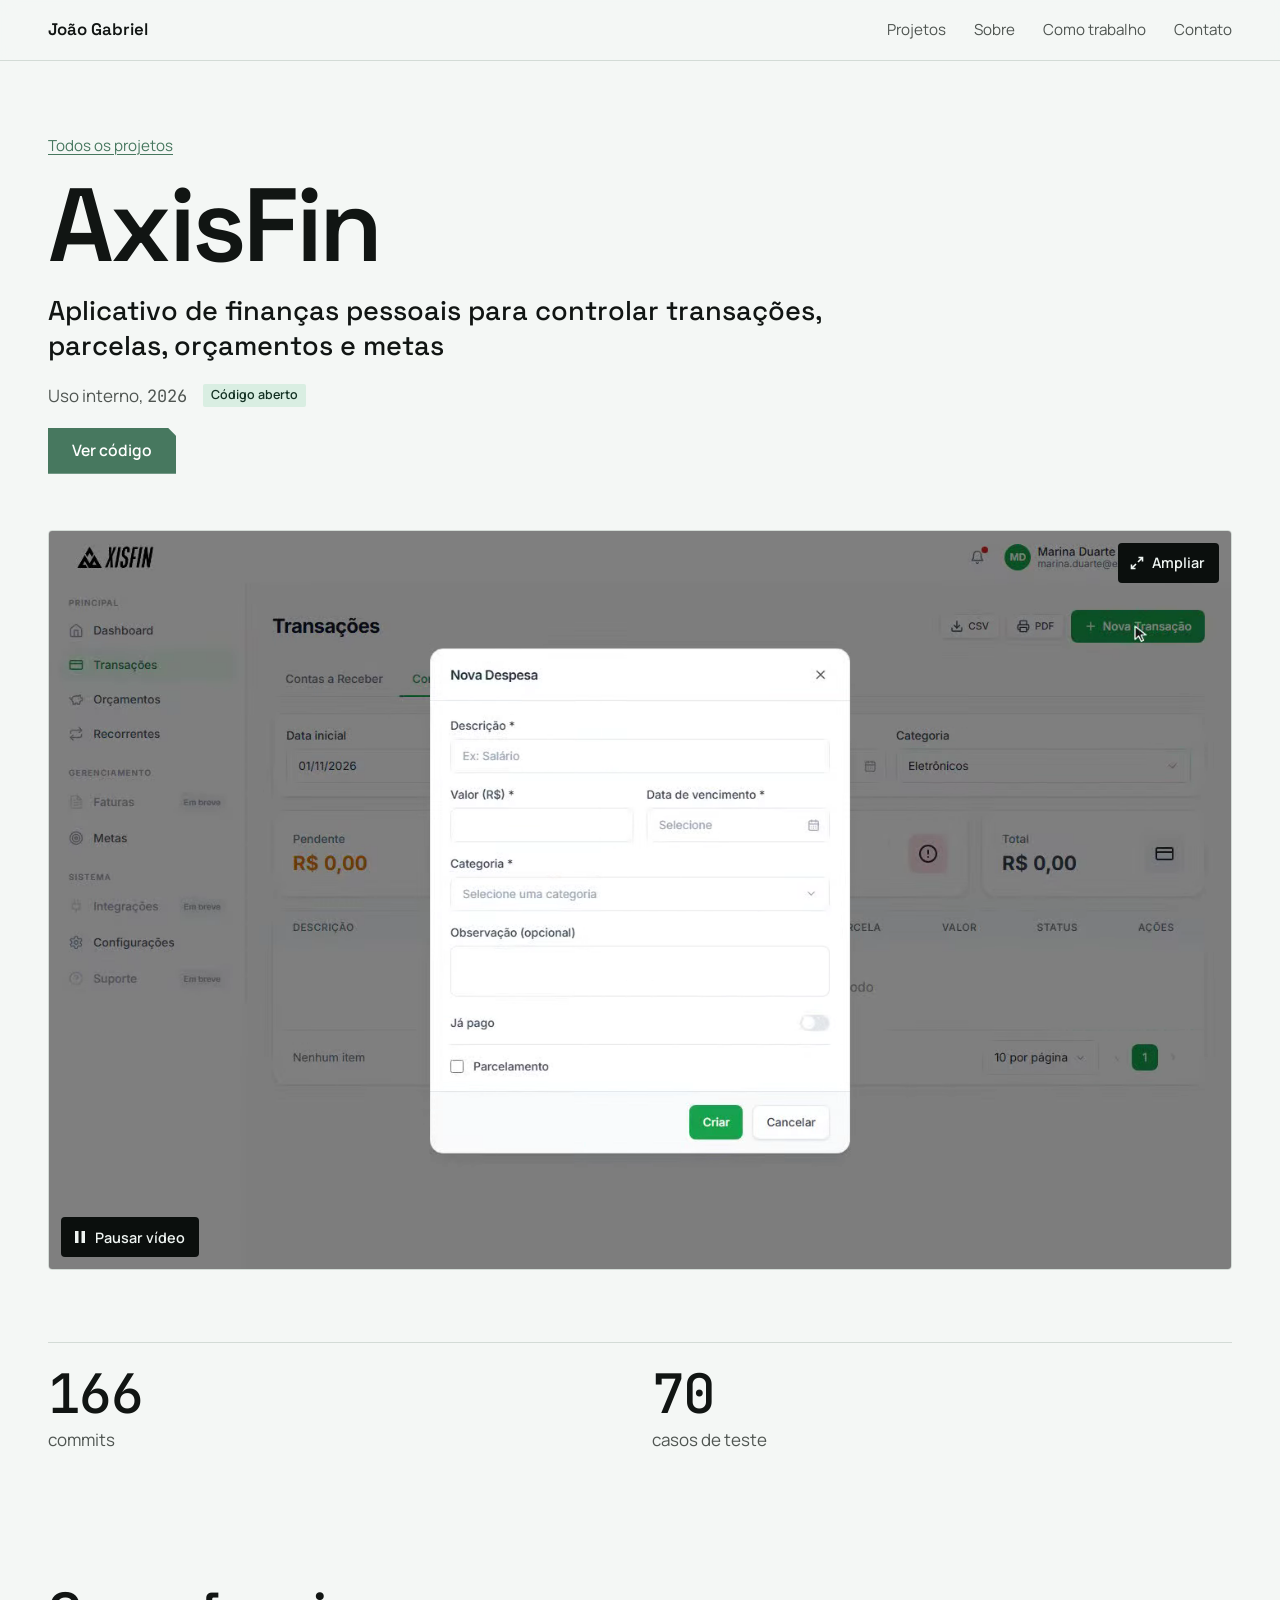
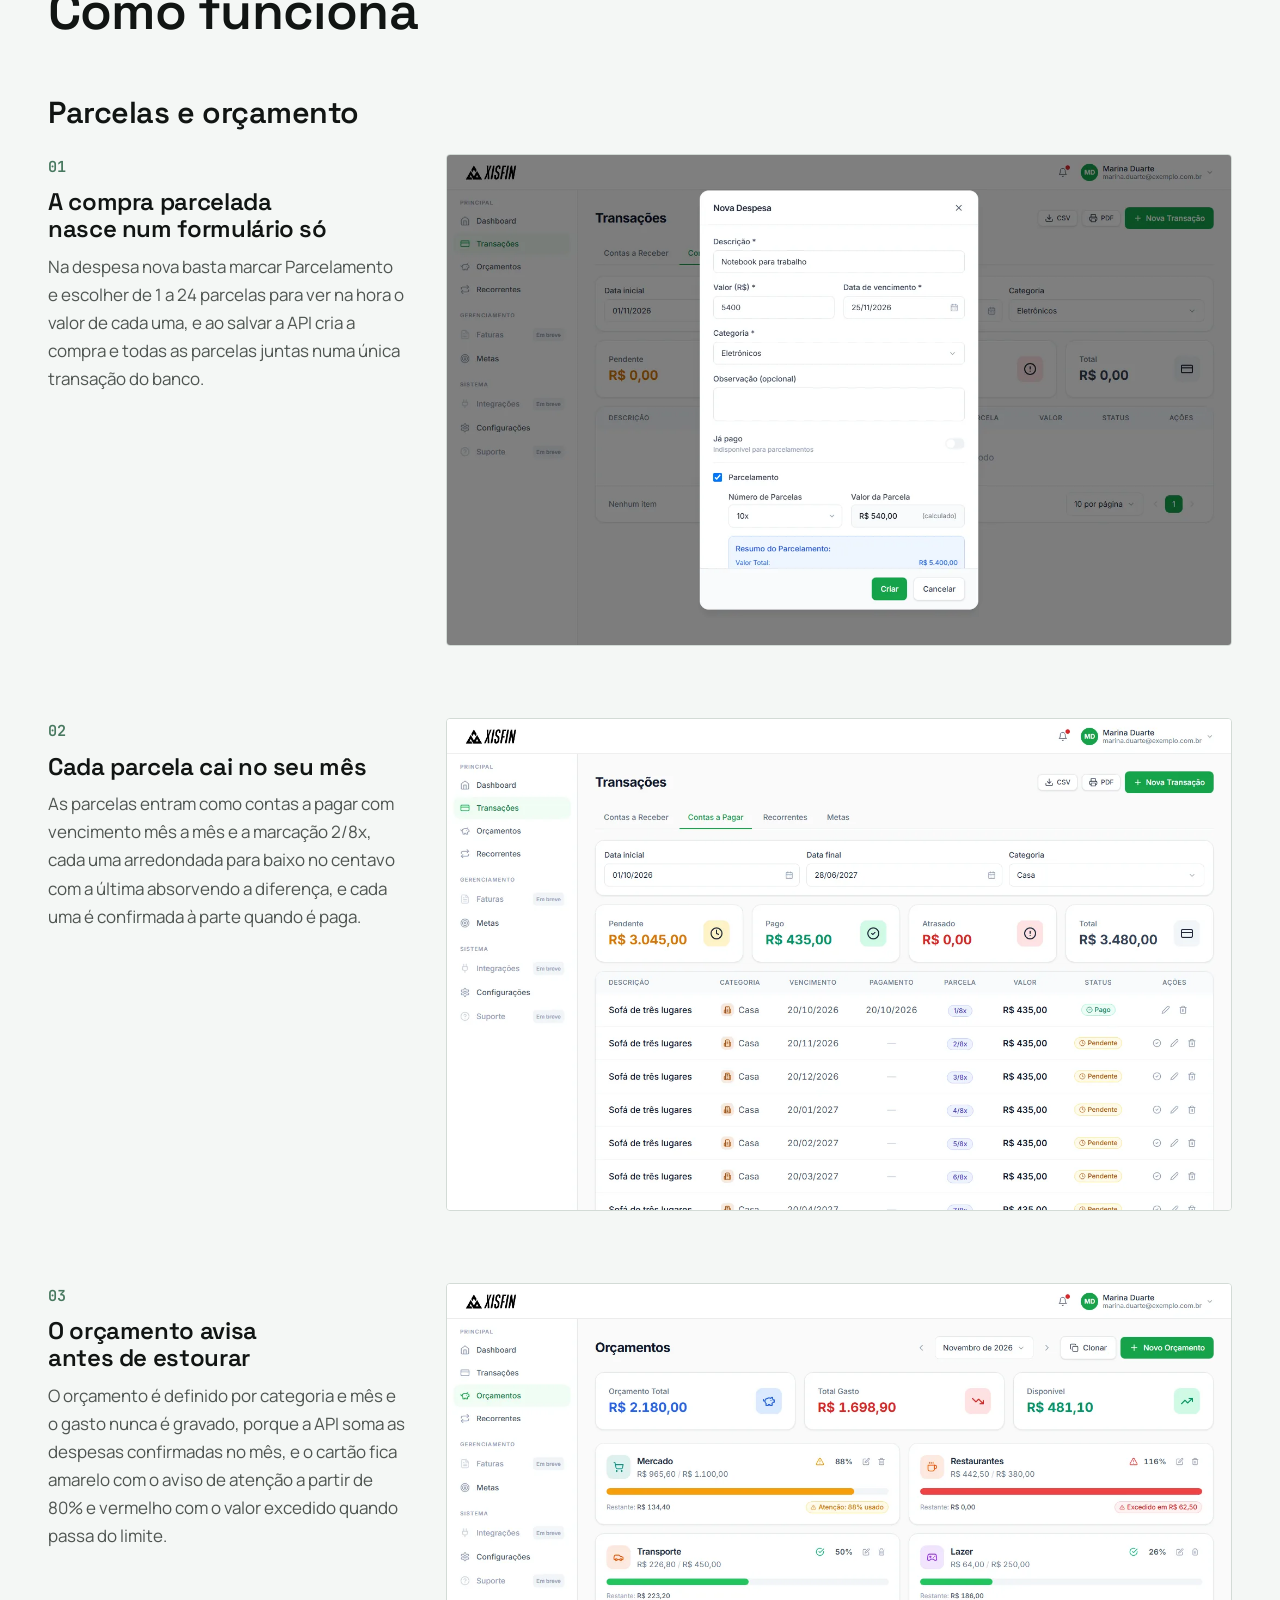
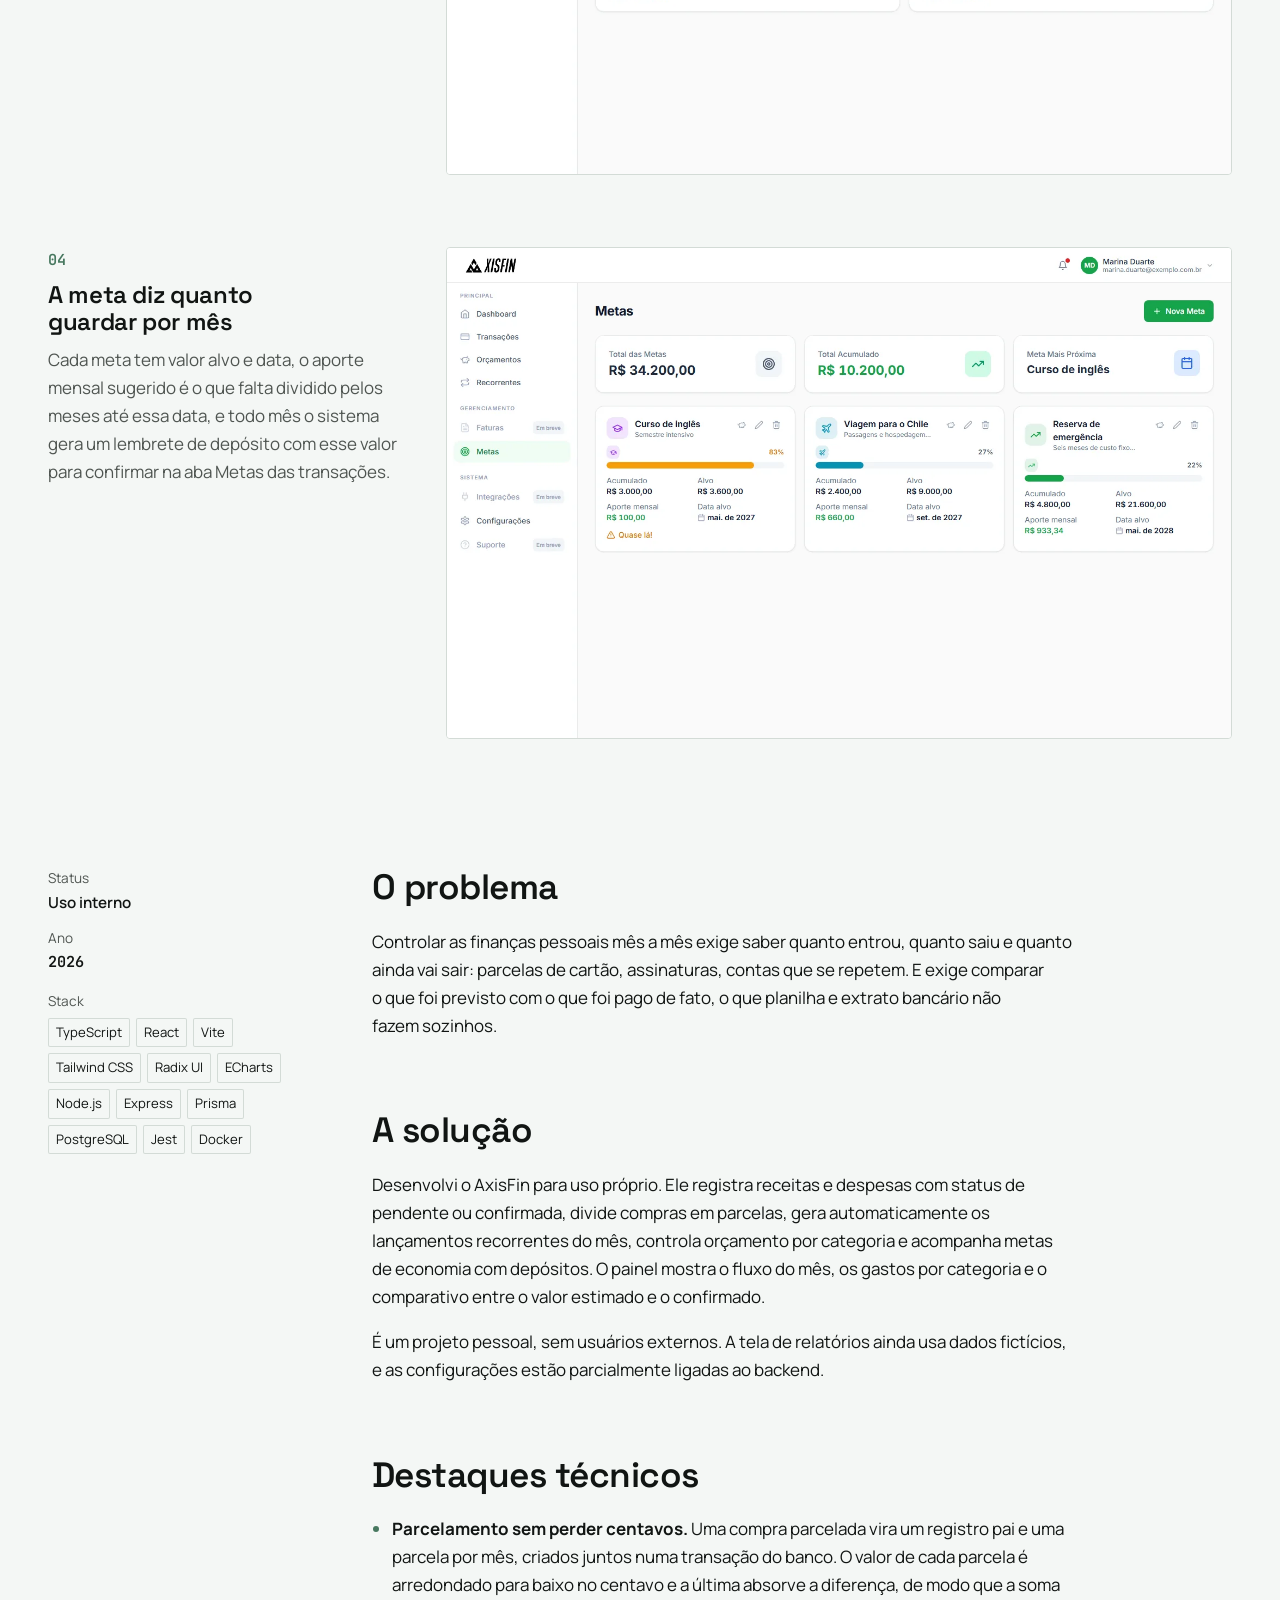
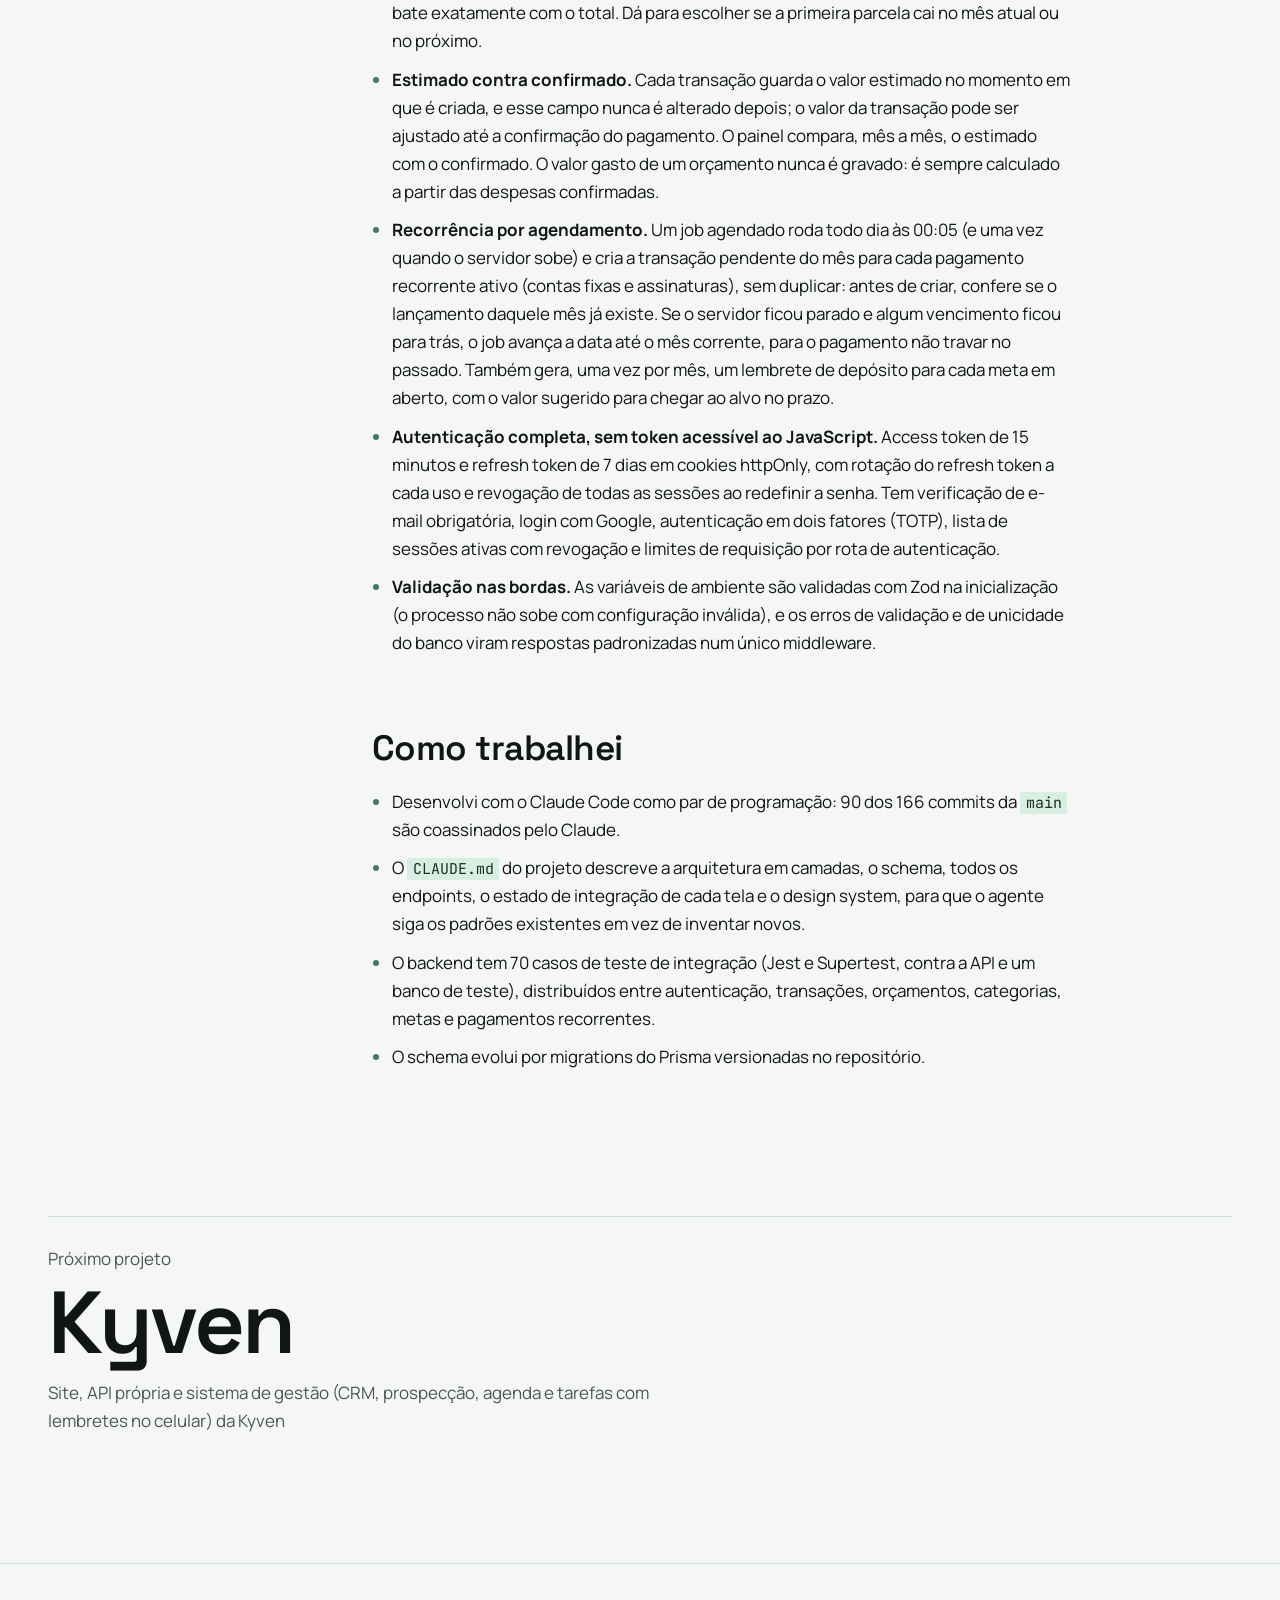
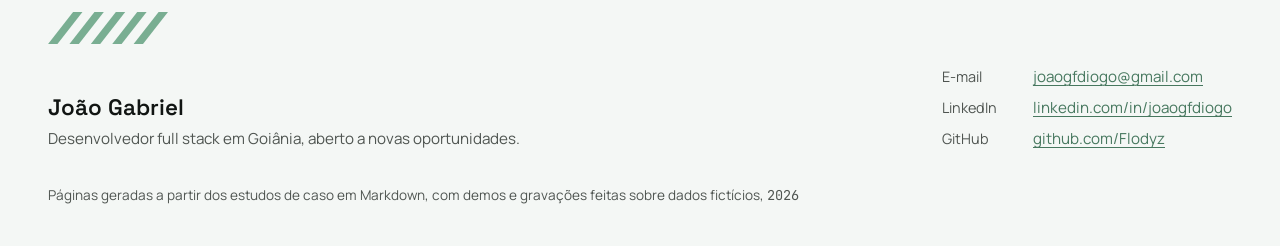
==== commit aad4344d: "Cards com prévia parada e visualizador de imagens e vídeos na página do projeto" ====
--- a/projetos/axisfin/index.html
+++ b/projetos/axisfin/index.html
@@ -7,7 +7,7 @@
           if (!root.classList.contains('reveal-live')) root.classList.remove('reveal-ready');
         }, timeout);
       }
-    })();</script><link rel="stylesheet" href="/_astro/Base.ZXLGoONF.css"></head><body><a class="skip-link" href="#conteudo">Pular para o conteúdo</a><header class="site-header"><div class="wrap site-header-inner"><a class="site-name" href="/">João Gabriel</a><nav aria-label="Principal"><ul class="site-nav"><li><a href="/#projetos">Projetos</a></li><li class="nav-optional"><a href="/#sobre">Sobre</a></li><li class="nav-optional"><a href="/#como-trabalho">Como trabalho</a></li><li><a href="#contato">Contato</a></li></ul></nav></div></header><main id="conteudo" class="project"><header class="project-head wrap"><p class="back"><a href="/#projetos">Todos os projetos</a></p><h1 class="project-title" style="view-transition-name: title-axisfin"><span class="reveal-cut" style="--reveal-delay: 0.05s">AxisFin</span></h1><p class="project-tagline reveal-cut" style="--reveal-delay: 0.20s">Aplicativo de finanças pessoais para controlar transações, parcelas, orçamentos e metas</p><div class="project-meta reveal-cut" style="--reveal-delay: 0.30s"><span>Uso interno, <span class="num">2026</span></span><ul class="badges" aria-label="Selos"><li class="badge badge--code">Código aberto</li></ul></div><div class="actions reveal-cut" style="--reveal-delay: 0.35s"><a class="button button--primary" href="https://github.com/Flodyz/axisfin-public">Ver código</a></div></header><div class="project-media wrap"><div class="project-media-frame" style="view-transition-name: media-axisfin"><div class="video-frame" data-video="player"><video muted loop playsinline preload="none" poster="/media/axisfin/hero.jpg" width="1440" height="900" controls aria-label="Vídeo: Parcelas e orçamento" disablepictureinpicture><source src="/media/axisfin/hero.webm" type="video/webm"><source src="/media/axisfin/hero.mp4" type="video/mp4"></video><button class="video-toggle" type="button" data-state="paused" hidden><svg class="icon-play" viewBox="0 0 14 14" aria-hidden="true"><path d="M2 1l11 6-11 6z" fill="currentColor"></path></svg><svg class="icon-pause" viewBox="0 0 14 14" aria-hidden="true"><path d="M2 1h3.5v12H2zM8.5 1H12v12H8.5z" fill="currentColor"></path></svg><span class="video-toggle-label">Reproduzir vídeo</span></button></div></div></div><div class="wrap"><dl class="metrics" aria-label="Números do projeto"><div class="metric" data-count="166"><dt>commits</dt><dd class="num"><span class="visually-hidden">166</span><span data-count-output aria-hidden="true">166</span></dd></div><div class="metric" data-count="70"><dt>casos de teste</dt><dd class="num"><span class="visually-hidden">70</span><span data-count-output aria-hidden="true">70</span></dd></div></dl></div><section class="section wrap" aria-labelledby="como-funciona-title"><h2 id="como-funciona-title" class="section-title section-head" data-reveal>Como funciona</h2><section class="showcase" aria-labelledby="showcase-0"><h3 id="showcase-0" class="showcase-title">Parcelas e orçamento</h3><ol class="steps"><li class="step" data-reveal><div class="step-text"><span class="step-number num" aria-hidden="true">01</span><h4 class="step-title">A compra parcelada nasce num formulário só</h4><p>Na despesa nova basta marcar Parcelamento e escolher de 1 a 24 parcelas para ver na hora o valor de cada uma, e ao salvar a API cria a compra e todas as parcelas juntas numa única transação do banco.</p></div><figure class="step-media"><img src="/media/axisfin/step-1.webp" width="1440" height="900" alt="A compra parcelada nasce num formulário só" loading="lazy" decoding="async"></figure></li><li class="step" data-reveal><div class="step-text"><span class="step-number num" aria-hidden="true">02</span><h4 class="step-title">Cada parcela cai no seu mês</h4><p>As parcelas entram como contas a pagar com vencimento mês a mês e a marcação 2/8x, cada uma arredondada para baixo no centavo com a última absorvendo a diferença, e cada uma é confirmada à parte quando é paga.</p></div><figure class="step-media"><img src="/media/axisfin/step-2.webp" width="1440" height="900" alt="Cada parcela cai no seu mês" loading="lazy" decoding="async"></figure></li><li class="step" data-reveal><div class="step-text"><span class="step-number num" aria-hidden="true">03</span><h4 class="step-title">O orçamento avisa antes de estourar</h4><p>O orçamento é definido por categoria e mês e o gasto nunca é gravado, porque a API soma as despesas confirmadas no mês, e o cartão fica amarelo com o aviso de atenção a partir de 80% e vermelho com o valor excedido quando passa do limite.</p></div><figure class="step-media"><img src="/media/axisfin/step-3.webp" width="1440" height="900" alt="O orçamento avisa antes de estourar" loading="lazy" decoding="async"></figure></li><li class="step" data-reveal><div class="step-text"><span class="step-number num" aria-hidden="true">04</span><h4 class="step-title">A meta diz quanto guardar por mês</h4><p>Cada meta tem valor alvo e data, o aporte mensal sugerido é o que falta dividido pelos meses até essa data, e todo mês o sistema gera um lembrete de depósito com esse valor para confirmar na aba Metas das transações.</p></div><figure class="step-media"><img src="/media/axisfin/step-4.webp" width="1440" height="900" alt="A meta diz quanto guardar por mês" loading="lazy" decoding="async"></figure></li></ol></section></section><div class="section project-layout wrap"><aside class="facts" aria-label="Ficha do projeto"><dl><div><dt>Status</dt><dd>Uso interno</dd></div><div><dt>Ano</dt><dd class="num">2026</dd></div></dl><div><h2 class="facts-heading">Stack</h2><ul class="stack"><li>TypeScript</li><li>React</li><li>Vite</li><li>Tailwind CSS</li><li>Radix UI</li><li>ECharts</li><li>Node.js</li><li>Express</li><li>Prisma</li><li>PostgreSQL</li><li>Jest</li><li>Docker</li></ul></div></aside><article class="prose" data-case-text><h2 id="o-problema">O problema</h2>
+    })();</script><link rel="stylesheet" href="/_astro/_slug_.CO6CeGa_.css"><link rel="stylesheet" href="/_astro/Base.BBHc918P.css"></head><body><a class="skip-link" href="#conteudo">Pular para o conteúdo</a><header class="site-header"><div class="wrap site-header-inner"><a class="site-name" href="/">João Gabriel</a><nav aria-label="Principal"><ul class="site-nav"><li><a href="/#projetos">Projetos</a></li><li class="nav-optional"><a href="/#sobre">Sobre</a></li><li class="nav-optional"><a href="/#como-trabalho">Como trabalho</a></li><li><a href="#contato">Contato</a></li></ul></nav></div></header><main id="conteudo" class="project"><header class="project-head wrap"><p class="back"><a href="/#projetos">Todos os projetos</a></p><h1 class="project-title" style="view-transition-name: title-axisfin"><span class="reveal-cut" style="--reveal-delay: 0.05s">AxisFin</span></h1><p class="project-tagline reveal-cut" style="--reveal-delay: 0.20s">Aplicativo de finanças pessoais para controlar transações, parcelas, orçamentos e metas</p><div class="project-meta reveal-cut" style="--reveal-delay: 0.30s"><span>Uso interno, <span class="num">2026</span></span><ul class="badges" aria-label="Selos"><li class="badge badge--code">Código aberto</li></ul></div><div class="actions reveal-cut" style="--reveal-delay: 0.35s"><a class="button button--primary" href="https://github.com/Flodyz/axisfin-public">Ver código</a></div></header><div class="project-media wrap"><div class="project-media-frame" style="view-transition-name: media-axisfin"><div class="video-frame" data-video="player"><video muted loop playsinline preload="none" poster="/media/axisfin/hero.jpg" width="1440" height="900" controls aria-label="Vídeo: Parcelas e orçamento" disablepictureinpicture><source src="/media/axisfin/hero.webm" type="video/webm"><source src="/media/axisfin/hero.mp4" type="video/mp4"></video><button class="video-toggle" type="button" data-state="paused" hidden><svg class="icon-play" viewBox="0 0 14 14" aria-hidden="true"><path d="M2 1l11 6-11 6z" fill="currentColor"></path></svg><svg class="icon-pause" viewBox="0 0 14 14" aria-hidden="true"><path d="M2 1h3.5v12H2zM8.5 1H12v12H8.5z" fill="currentColor"></path></svg><span class="video-toggle-label">Reproduzir vídeo</span></button><a class="video-expand" href="/media/axisfin/hero.mp4" data-lightbox="video" data-lightbox-title="Parcelas e orçamento" data-lightbox-device="desktop" data-lightbox-width="1440" data-lightbox-height="900" data-lightbox-type="video" data-lightbox-webm="/media/axisfin/hero.webm" data-lightbox-poster="/media/axisfin/hero.jpg"><svg viewBox="0 0 14 14" aria-hidden="true"><path d="M8.5 1.5h4v4M12.5 1.5L8 6M5.5 12.5h-4v-4M1.5 12.5L6 8"></path></svg>Ampliar<span class="visually-hidden"> vídeo</span></a></div></div></div><div class="wrap"><dl class="metrics" aria-label="Números do projeto"><div class="metric" data-count="166"><dt>commits</dt><dd class="num"><span class="visually-hidden">166</span><span data-count-output aria-hidden="true">166</span></dd></div><div class="metric" data-count="70"><dt>casos de teste</dt><dd class="num"><span class="visually-hidden">70</span><span data-count-output aria-hidden="true">70</span></dd></div></dl></div><section class="section wrap" aria-labelledby="como-funciona-title"><h2 id="como-funciona-title" class="section-title section-head" data-reveal>Como funciona</h2><section class="showcase" aria-labelledby="showcase-0"><h3 id="showcase-0" class="showcase-title">Parcelas e orçamento</h3><ol class="steps"><li class="step" data-reveal><div class="step-text"><span class="step-number num" aria-hidden="true">01</span><h4 class="step-title">A compra parcelada nasce num formulário só</h4><p>Na despesa nova basta marcar Parcelamento e escolher de 1 a 24 parcelas para ver na hora o valor de cada uma, e ao salvar a API cria a compra e todas as parcelas juntas numa única transação do banco.</p></div><figure class="step-media"><a href="/media/axisfin/step-1.webp" data-lightbox="passos-0" data-lightbox-title="A compra parcelada nasce num formulário só" data-lightbox-device="desktop" data-lightbox-width="1440" data-lightbox-height="900" data-lightbox-text="Na despesa nova basta marcar Parcelamento e escolher de 1 a 24 parcelas para ver na hora o valor de cada uma, e ao salvar a API cria a compra e todas as parcelas juntas numa única transação do banco."><img src="/media/axisfin/step-1.webp" width="1440" height="900" alt="A compra parcelada nasce num formulário só" loading="lazy" decoding="async"></a></figure></li><li class="step" data-reveal><div class="step-text"><span class="step-number num" aria-hidden="true">02</span><h4 class="step-title">Cada parcela cai no seu mês</h4><p>As parcelas entram como contas a pagar com vencimento mês a mês e a marcação 2/8x, cada uma arredondada para baixo no centavo com a última absorvendo a diferença, e cada uma é confirmada à parte quando é paga.</p></div><figure class="step-media"><a href="/media/axisfin/step-2.webp" data-lightbox="passos-0" data-lightbox-title="Cada parcela cai no seu mês" data-lightbox-device="desktop" data-lightbox-width="1440" data-lightbox-height="900" data-lightbox-text="As parcelas entram como contas a pagar com vencimento mês a mês e a marcação 2/8x, cada uma arredondada para baixo no centavo com a última absorvendo a diferença, e cada uma é confirmada à parte quando é paga."><img src="/media/axisfin/step-2.webp" width="1440" height="900" alt="Cada parcela cai no seu mês" loading="lazy" decoding="async"></a></figure></li><li class="step" data-reveal><div class="step-text"><span class="step-number num" aria-hidden="true">03</span><h4 class="step-title">O orçamento avisa antes de estourar</h4><p>O orçamento é definido por categoria e mês e o gasto nunca é gravado, porque a API soma as despesas confirmadas no mês, e o cartão fica amarelo com o aviso de atenção a partir de 80% e vermelho com o valor excedido quando passa do limite.</p></div><figure class="step-media"><a href="/media/axisfin/step-3.webp" data-lightbox="passos-0" data-lightbox-title="O orçamento avisa antes de estourar" data-lightbox-device="desktop" data-lightbox-width="1440" data-lightbox-height="900" data-lightbox-text="O orçamento é definido por categoria e mês e o gasto nunca é gravado, porque a API soma as despesas confirmadas no mês, e o cartão fica amarelo com o aviso de atenção a partir de 80% e vermelho com o valor excedido quando passa do limite."><img src="/media/axisfin/step-3.webp" width="1440" height="900" alt="O orçamento avisa antes de estourar" loading="lazy" decoding="async"></a></figure></li><li class="step" data-reveal><div class="step-text"><span class="step-number num" aria-hidden="true">04</span><h4 class="step-title">A meta diz quanto guardar por mês</h4><p>Cada meta tem valor alvo e data, o aporte mensal sugerido é o que falta dividido pelos meses até essa data, e todo mês o sistema gera um lembrete de depósito com esse valor para confirmar na aba Metas das transações.</p></div><figure class="step-media"><a href="/media/axisfin/step-4.webp" data-lightbox="passos-0" data-lightbox-title="A meta diz quanto guardar por mês" data-lightbox-device="desktop" data-lightbox-width="1440" data-lightbox-height="900" data-lightbox-text="Cada meta tem valor alvo e data, o aporte mensal sugerido é o que falta dividido pelos meses até essa data, e todo mês o sistema gera um lembrete de depósito com esse valor para confirmar na aba Metas das transações."><img src="/media/axisfin/step-4.webp" width="1440" height="900" alt="A meta diz quanto guardar por mês" loading="lazy" decoding="async"></a></figure></li></ol></section></section><div class="section project-layout wrap"><aside class="facts" aria-label="Ficha do projeto"><dl><div><dt>Status</dt><dd>Uso interno</dd></div><div><dt>Ano</dt><dd class="num">2026</dd></div></dl><div><h2 class="facts-heading">Stack</h2><ul class="stack"><li>TypeScript</li><li>React</li><li>Vite</li><li>Tailwind CSS</li><li>Radix UI</li><li>ECharts</li><li>Node.js</li><li>Express</li><li>Prisma</li><li>PostgreSQL</li><li>Jest</li><li>Docker</li></ul></div></aside><article class="prose" data-case-text><h2 id="o-problema">O problema</h2>
 <p>Controlar as finanças pessoais mês a mês exige saber quanto entrou, quanto saiu e quanto ainda vai sair: parcelas de cartão, assinaturas, contas que se repetem. E exige comparar o que foi previsto com o que foi pago de fato, o que planilha e extrato bancário não fazem sozinhos.</p>
 <h2 id="a-solução">A solução</h2>
 <p>Desenvolvi o AxisFin para uso próprio. Ele registra receitas e despesas com status de pendente ou confirmada, divide compras em parcelas, gera automaticamente os lançamentos recorrentes do mês, controla orçamento por categoria e acompanha metas de economia com depósitos. O painel mostra o fluxo do mês, os gastos por categoria e o comparativo entre o valor estimado e o confirmado.</p>
@@ -26,4 +26,4 @@
 <li>O <code>CLAUDE.md</code> do projeto descreve a arquitetura em camadas, o schema, todos os endpoints, o estado de integração de cada tela e o design system, para que o agente siga os padrões existentes em vez de inventar novos.</li>
 <li>O backend tem 70 casos de teste de integração (Jest e Supertest, contra a API e um banco de teste), distribuídos entre autenticação, transações, orçamentos, categorias, metas e pagamentos recorrentes.</li>
 <li>O schema evolui por migrations do Prisma versionadas no repositório.</li>
-</ul></article></div><div class="wrap"><a class="next" href="/projetos/kyven/"><span class="next-label">Próximo projeto</span><span class="next-title">Kyven</span><span class="next-tagline">Site, API própria e sistema de gestão (CRM, prospecção, agenda e tarefas com lembretes no celular) da Kyven</span></a></div></main><footer class="site-footer" id="contato"><div class="wrap"><svg viewBox="0 0 179.5 48" class="footer-tracos" aria-hidden="true" focusable="false"><polygon points="0,48 14,48 51.5,0 37.5,0" fill="currentColor"></polygon><polygon points="32,48 46,48 83.5,0 69.5,0" fill="currentColor"></polygon><polygon points="64,48 78,48 115.5,0 101.5,0" fill="currentColor"></polygon><polygon points="96,48 110,48 147.5,0 133.5,0" fill="currentColor"></polygon><polygon points="128,48 142,48 179.5,0 165.5,0" fill="currentColor"></polygon></svg><div class="footer-inner"><div><p class="footer-name">João Gabriel</p><p>Desenvolvedor full stack em Goiânia, aberto a novas oportunidades.</p></div><ul class="contacts"><li><span class="contact-label">E-mail</span> <a href="mailto:joaogfdiogo@gmail.com">joaogfdiogo@gmail.com</a></li><li><span class="contact-label">LinkedIn</span> <a href="https://www.linkedin.com/in/joaogfdiogo/">linkedin.com/in/joaogfdiogo</a></li><li><span class="contact-label">GitHub</span> <a href="https://github.com/Flodyz">github.com/Flodyz</a></li></ul></div><p class="footer-note">Páginas geradas a partir dos estudos de caso em Markdown, com demos e gravações feitas sobre dados fictícios, <span class="num">2026</span></p></div></footer><script type="module">var e=matchMedia(`(prefers-reduced-motion: reduce)`),t=matchMedia(`(hover: hover) and (pointer: fine)`),n=document.documentElement,r=`300px 0px`,i=.5,a=1200,o=new Intl.NumberFormat(`pt-BR`);function s(){if(n.classList.add(`reveal-live`),!n.classList.contains(`reveal-ready`))return;let e=new IntersectionObserver(t=>{for(let n of t)n.isIntersecting&&(n.target.classList.add(`is-in`),e.unobserve(n.target))},{rootMargin:`0px 0px -10% 0px`});for(let t of document.querySelectorAll(`[data-reveal]`))e.observe(t)}function c(e){let t=Number(e.dataset.count),n=e.querySelector(`[data-count-output]`);if(!n||!Number.isFinite(t))return;let r=performance.now(),i=e=>{let s=Math.min((e-r)/a,1),c=1-(1-s)**3;n.textContent=o.format(Math.round(t*c)),s<1&&requestAnimationFrame(i)};requestAnimationFrame(i)}function l(){if(e.matches)return;let t=new IntersectionObserver(e=>{for(let n of e)n.isIntersecting&&(c(n.target),t.unobserve(n.target))},{threshold:.6});for(let e of document.querySelectorAll(`[data-count]`))t.observe(e)}function u(e,t){e.dataset.state=t?`playing`:`paused`;let n=e.querySelector(`.video-toggle-label`);n&&(n.textContent=t?`Pausar vídeo`:`Reproduzir vídeo`)}async function d(e){try{return await e.play(),!0}catch{return!1}}function f(t){let n=t.querySelector(`video`),a=t.querySelector(`.video-toggle`);if(!n||!a)return;n.controls=!1,a.hidden=!1;let o=e.matches;n.addEventListener(`play`,()=>u(a,!0)),n.addEventListener(`pause`,()=>u(a,!1)),a.addEventListener(`click`,async()=>{n.paused?(o=!1,await d(n)):(o=!0,n.pause())}),new IntersectionObserver(e=>{for(let t of e){t.isIntersecting&&n.preload===`none`&&(n.preload=`auto`);let e=t.intersectionRatio>=i;e&&n.paused&&!o&&d(n),!e&&!n.paused&&n.pause()}},{rootMargin:r,threshold:[0,i]}).observe(n)}function p(n){let a=n.querySelector(`video`),o=n.closest(`.card`);if(!a||!o||e.matches)return;let s=new IntersectionObserver(e=>{e.some(e=>e.isIntersecting)&&(a.preload=`auto`,s.disconnect())},{rootMargin:r});if(s.observe(a),t.matches){let e=()=>void d(a),t=()=>a.pause();o.addEventListener(`pointerenter`,e),o.addEventListener(`pointerleave`,t),o.addEventListener(`focusin`,e),o.addEventListener(`focusout`,t)}else a.loop=!1,new IntersectionObserver(e=>{for(let t of e)t.intersectionRatio>=i&&!a.ended&&d(a),t.intersectionRatio<i&&a.pause()},{threshold:[0,i]}).observe(a)}function m(){for(let e of document.querySelectorAll(`[data-video="player"]`))f(e);for(let e of document.querySelectorAll(`[data-video="preview"]`))p(e)}var h=.2,g={beforeClient:1100,audioPlay:1800,afterAudio:500,beforeTyping:450,typing:1400},_={skip:`Pular animação`,replay:`Tocar de novo`},v=e=>new Promise(t=>setTimeout(t,e));function y(e){let t=e.querySelector(`[data-conversation-toggle]`),n=[...e.querySelectorAll(`.msg`)];if(!t||n.length===0)return;let r=0,i=!1,a=e=>{i=e,t.textContent=e?_.skip:_.replay},o=()=>{e.dataset.live=``;for(let e of n)e.dataset.state=`pending`,delete e.dataset.audio,delete e.dataset.transcribed},s=()=>{r+=1,delete e.dataset.live,a(!1)},c=async()=>{let e=++r;o(),a(!0);let t=()=>e===r;for(let e of n){if(e.dataset.author===`ai`){if(await v(g.beforeTyping),!t())return;e.dataset.state=`typing`,await v(g.typing)}else await v(g.beforeClient);if(!t())return;if(e.dataset.state=`shown`,e.dataset.kind===`audio`){if(e.dataset.audio=`playing`,await v(g.audioPlay),!t())return;e.dataset.transcribed=``,await v(g.afterAudio)}}t()&&a(!1)};t.addEventListener(`click`,()=>{i?s():c()}),o(),a(!0),t.hidden=!1;let l=new IntersectionObserver(t=>{t.some(e=>e.isIntersecting)&&(l.disconnect(),e.dataset.live!==void 0&&c())},{threshold:h});l.observe(e)}function b(){if(!e.matches)for(let e of document.querySelectorAll(`[data-conversation]`))y(e)}s(),l(),m(),b();</script></body></html>+</ul></article></div><div class="wrap"><a class="next" href="/projetos/kyven/"><span class="next-label">Próximo projeto</span><span class="next-title">Kyven</span><span class="next-tagline">Site, API própria e sistema de gestão (CRM, prospecção, agenda e tarefas com lembretes no celular) da Kyven</span></a></div><dialog class="lightbox" aria-labelledby="lightbox-title" data-lightbox-dialog data-astro-cid-utnzf2kr><div class="lightbox-inner" data-astro-cid-utnzf2kr><div class="lightbox-bar" data-astro-cid-utnzf2kr><div class="lightbox-position" data-lightbox-position data-astro-cid-utnzf2kr><span class="lightbox-ticks" data-lightbox-ticks aria-hidden="true" data-astro-cid-utnzf2kr></span><span class="lightbox-count num" data-lightbox-count data-astro-cid-utnzf2kr></span></div><button class="lightbox-button lightbox-close" type="button" aria-label="Fechar visualizador" data-lightbox-close autofocus data-astro-cid-utnzf2kr><svg viewBox="0 0 16 16" aria-hidden="true" data-astro-cid-utnzf2kr><path d="M3 3l10 10M13 3L3 13" data-astro-cid-utnzf2kr></path></svg></button></div><button class="lightbox-button lightbox-nav lightbox-prev" type="button" aria-label="Anterior" data-lightbox-step="-1" data-astro-cid-utnzf2kr><svg viewBox="0 0 16 16" aria-hidden="true" data-astro-cid-utnzf2kr><path d="M10 2L4 8l6 6" data-astro-cid-utnzf2kr></path></svg></button><div class="lightbox-stage" data-lightbox-stage data-astro-cid-utnzf2kr></div><button class="lightbox-button lightbox-nav lightbox-next" type="button" aria-label="Próxima" data-lightbox-step="1" data-astro-cid-utnzf2kr><svg viewBox="0 0 16 16" aria-hidden="true" data-astro-cid-utnzf2kr><path d="M6 2l6 6-6 6" data-astro-cid-utnzf2kr></path></svg></button><div class="lightbox-caption" data-astro-cid-utnzf2kr><h2 id="lightbox-title" class="lightbox-title" data-lightbox-title data-astro-cid-utnzf2kr></h2><p class="lightbox-text" data-lightbox-text hidden data-astro-cid-utnzf2kr></p><p class="lightbox-hint" data-astro-cid-utnzf2kr>Deslize o vídeo para o lado para ver o resto da tela.</p></div><p class="visually-hidden" aria-live="polite" data-lightbox-status data-astro-cid-utnzf2kr></p></div></dialog><script type="module">var e={group:`data-lightbox`,type:`data-lightbox-type`,title:`data-lightbox-title`,text:`data-lightbox-text`,device:`data-lightbox-device`,width:`data-lightbox-width`,height:`data-lightbox-height`,webm:`data-lightbox-webm`,poster:`data-lightbox-poster`},t=48,n=1.5,r=2,i=`img, video, button, .lightbox-caption, .lightbox-position`,a=matchMedia(`(prefers-reduced-motion: reduce)`),o=document.documentElement;function s(s){let c=e=>{let t=s.querySelector(e);if(!t)throw Error(`[lightbox] ${e} não está no <dialog>`);return t},l=c(`[data-lightbox-stage]`),u=c(`[data-lightbox-title]`),d=c(`[data-lightbox-text]`),f=c(`[data-lightbox-count]`),p=c(`[data-lightbox-ticks]`),m=c(`[data-lightbox-status]`),h=[...s.querySelectorAll(`[data-lightbox-step]`)],g=[],_=0,v=[],y=(e,t)=>e.getAttribute(t)??``;function b(t){let n=y(t,e.width),r=y(t,e.height),i=y(t,e.type)===`video`?S(t):x(t);return i.className=`lightbox-media`,i.style.setProperty(`--w`,n),i.style.setProperty(`--h`,r),i}function x(t){let n=document.createElement(`img`);return n.src=t.href,n.alt=y(t,e.title),n.decoding=`async`,n}function S(t){let n=document.createElement(`video`);n.muted=!0,n.defaultMuted=!0,n.loop=!0,n.playsInline=!0,n.controls=!0,n.disablePictureInPicture=!0,n.autoplay=!a.matches,n.poster=y(t,e.poster),n.setAttribute(`controlslist`,`nodownload noremoteplayback`),n.setAttribute(`aria-label`,y(t,e.title));for(let[r,i]of[[y(t,e.webm),`video/webm`],[t.href,`video/mp4`]]){let e=document.createElement(`source`);e.src=r,e.type=i,n.append(e)}return n}function C(e){p.replaceChildren(...Array.from({length:e},(e,t)=>{let n=document.createElement(`span`);return n.className=`lightbox-tick`,t===_&&(n.dataset.current=``),n}))}function w(){let t=g[_],n=g.length,i=y(t,e.text),a=Number(y(t,e.width))/Number(y(t,e.height));s.dataset.device=y(t,e.device),s.toggleAttribute(`data-wide`,y(t,e.type)===`video`&&a>=r),l.replaceChildren(b(t)),l.scrollLeft=0,u.textContent=y(t,e.title),d.textContent=i,d.hidden=i===``;let o=`${_+1} de ${n}`;f.textContent=o,s.toggleAttribute(`data-single`,n<2);for(let e of h)e.hidden=n<2;return C(n),o}function T(){for(let t of[-1,1]){let n=g[(_+t+g.length)%g.length];n!==g[_]&&y(n,e.type)!==`video`&&(new Image().src=n.href)}}function E(t){if(g.length<2)return;_=(_+t+g.length)%g.length;let n=w();m.textContent=`${y(g[_],e.title)}, ${n}`,T()}function D(t){let n=y(t,e.group);g=[...document.querySelectorAll(`a[${e.group}]`)].filter(t=>y(t,e.group)===n),_=g.indexOf(t),w(),m.textContent=``,v=[...document.querySelectorAll(`main video`)].filter(e=>!e.paused&&!s.contains(e));for(let e of v)e.pause();o.classList.add(`lightbox-open`),s.showModal(),T()}s.addEventListener(`close`,()=>{l.replaceChildren(),o.classList.remove(`lightbox-open`);for(let e of v)e.play().catch(()=>void 0);v=[],g[_]?.focus()}),s.addEventListener(`click`,e=>{let t=e.target,n=t.closest(`[data-lightbox-step]`);n?E(Number(n.dataset.lightboxStep)):(t.closest(`[data-lightbox-close]`)||!t.closest(i))&&s.close()}),s.addEventListener(`keydown`,e=>{e.key!==`ArrowLeft`&&e.key!==`ArrowRight`||e.target.closest(`video`)||(e.preventDefault(),E(e.key===`ArrowRight`?1:-1))});let O;l.addEventListener(`touchstart`,e=>{let t=e.touches[0];O=e.touches.length===1?{x:t.clientX,y:t.clientY}:void 0},{passive:!0}),l.addEventListener(`touchmove`,e=>{e.touches.length>1&&(O=void 0)},{passive:!0}),l.addEventListener(`touchend`,e=>{let r=O;if(O=void 0,!r||(window.visualViewport?.scale??1)>1)return;let i=e.changedTouches[0],a=i.clientX-r.x,o=i.clientY-r.y;Math.abs(a)<t||Math.abs(a)<Math.abs(o)*n||E(a<0?1:-1)}),document.addEventListener(`click`,t=>{if(t.defaultPrevented||t.button!==0||t.metaKey||t.ctrlKey||t.shiftKey||t.altKey)return;let n=t.target.closest(`a[${e.group}]`);n&&(t.preventDefault(),D(n))})}var c=document.querySelector(`[data-lightbox-dialog]`);c&&typeof c.showModal==`function`&&s(c);</script></main><footer class="site-footer" id="contato"><div class="wrap"><svg viewBox="0 0 179.5 48" class="footer-tracos" aria-hidden="true" focusable="false"><polygon points="0,48 14,48 51.5,0 37.5,0" fill="currentColor"></polygon><polygon points="32,48 46,48 83.5,0 69.5,0" fill="currentColor"></polygon><polygon points="64,48 78,48 115.5,0 101.5,0" fill="currentColor"></polygon><polygon points="96,48 110,48 147.5,0 133.5,0" fill="currentColor"></polygon><polygon points="128,48 142,48 179.5,0 165.5,0" fill="currentColor"></polygon></svg><div class="footer-inner"><div><p class="footer-name">João Gabriel</p><p>Desenvolvedor full stack em Goiânia, aberto a novas oportunidades.</p></div><ul class="contacts"><li><span class="contact-label">E-mail</span> <a href="mailto:joaogfdiogo@gmail.com">joaogfdiogo@gmail.com</a></li><li><span class="contact-label">LinkedIn</span> <a href="https://www.linkedin.com/in/joaogfdiogo/">linkedin.com/in/joaogfdiogo</a></li><li><span class="contact-label">GitHub</span> <a href="https://github.com/Flodyz">github.com/Flodyz</a></li></ul></div><p class="footer-note">Páginas geradas a partir dos estudos de caso em Markdown, com demos e gravações feitas sobre dados fictícios, <span class="num">2026</span></p></div></footer><script type="module">var e=matchMedia(`(prefers-reduced-motion: reduce)`),t=matchMedia(`(hover: hover) and (pointer: fine)`),n=document.documentElement,r=`300px 0px`,i=.5,a=1200,o=new Intl.NumberFormat(`pt-BR`);function s(){if(n.classList.add(`reveal-live`),!n.classList.contains(`reveal-ready`))return;let e=new IntersectionObserver(t=>{for(let n of t)n.isIntersecting&&(n.target.classList.add(`is-in`),e.unobserve(n.target))},{rootMargin:`0px 0px -10% 0px`});for(let t of document.querySelectorAll(`[data-reveal]`))e.observe(t)}function c(e){let t=Number(e.dataset.count),n=e.querySelector(`[data-count-output]`);if(!n||!Number.isFinite(t))return;let r=performance.now(),i=e=>{let s=Math.min((e-r)/a,1),c=1-(1-s)**3;n.textContent=o.format(Math.round(t*c)),s<1&&requestAnimationFrame(i)};requestAnimationFrame(i)}function l(){if(e.matches)return;let t=new IntersectionObserver(e=>{for(let n of e)n.isIntersecting&&(c(n.target),t.unobserve(n.target))},{threshold:.6});for(let e of document.querySelectorAll(`[data-count]`))t.observe(e)}function u(e,t){e.dataset.state=t?`playing`:`paused`;let n=e.querySelector(`.video-toggle-label`);n&&(n.textContent=t?`Pausar vídeo`:`Reproduzir vídeo`)}async function d(e){try{return await e.play(),!0}catch{return!1}}function f(t){let n=t.querySelector(`video`),a=t.querySelector(`.video-toggle`);if(!n||!a)return;n.controls=!1,a.hidden=!1;let o=e.matches;n.addEventListener(`play`,()=>u(a,!0)),n.addEventListener(`pause`,()=>u(a,!1)),a.addEventListener(`click`,async()=>{n.paused?(o=!1,await d(n)):(o=!0,n.pause())}),new IntersectionObserver(e=>{for(let t of e){t.isIntersecting&&n.preload===`none`&&(n.preload=`auto`);let e=t.intersectionRatio>=i;e&&n.paused&&!o&&d(n),!e&&!n.paused&&n.pause()}},{rootMargin:r,threshold:[0,i]}).observe(n)}function p(n){let i=n.querySelector(`video`),a=n.closest(`.card`);if(!i||!a||e.matches||!t.matches)return;let o=new IntersectionObserver(e=>{e.some(e=>e.isIntersecting)&&(i.preload=`auto`,o.disconnect())},{rootMargin:r});o.observe(i);let s=!1;i.addEventListener(`playing`,()=>n.classList.toggle(`is-playing`,s));let c=()=>{s=!0,d(i)},l=()=>{s=!1,n.classList.remove(`is-playing`),i.pause(),i.currentTime=0};a.addEventListener(`pointerenter`,c),a.addEventListener(`pointerleave`,l),a.addEventListener(`focusin`,c),a.addEventListener(`focusout`,l)}function m(){for(let e of document.querySelectorAll(`[data-video="player"]`))f(e);for(let e of document.querySelectorAll(`[data-video="preview"]`))p(e)}var h=.2,g={beforeClient:1100,audioPlay:1800,afterAudio:500,beforeTyping:450,typing:1400},_={skip:`Pular animação`,replay:`Tocar de novo`},v=e=>new Promise(t=>setTimeout(t,e));function y(e){let t=e.querySelector(`[data-conversation-toggle]`),n=[...e.querySelectorAll(`.msg`)];if(!t||n.length===0)return;let r=0,i=!1,a=e=>{i=e,t.textContent=e?_.skip:_.replay},o=()=>{e.dataset.live=``;for(let e of n)e.dataset.state=`pending`,delete e.dataset.audio,delete e.dataset.transcribed},s=()=>{r+=1,delete e.dataset.live,a(!1)},c=async()=>{let e=++r;o(),a(!0);let t=()=>e===r;for(let e of n){if(e.dataset.author===`ai`){if(await v(g.beforeTyping),!t())return;e.dataset.state=`typing`,await v(g.typing)}else await v(g.beforeClient);if(!t())return;if(e.dataset.state=`shown`,e.dataset.kind===`audio`){if(e.dataset.audio=`playing`,await v(g.audioPlay),!t())return;e.dataset.transcribed=``,await v(g.afterAudio)}}t()&&a(!1)};t.addEventListener(`click`,()=>{i?s():c()}),o(),a(!0),t.hidden=!1;let l=new IntersectionObserver(t=>{t.some(e=>e.isIntersecting)&&(l.disconnect(),e.dataset.live!==void 0&&c())},{threshold:h});l.observe(e)}function b(){if(!e.matches)for(let e of document.querySelectorAll(`[data-conversation]`))y(e)}s(),l(),m(),b();</script></body></html>
--- a/_astro/_slug_.CO6CeGa_.css
+++ b/_astro/_slug_.CO6CeGa_.css
@@ -0,0 +1 @@
+.lightbox[data-astro-cid-utnzf2kr]{--lb-ink:var(--on-deep);--lb-muted:#aeb7b2;--lb-line:#2b322e;--lb-fill:var(--deep);--lb-gap:clamp(12px, 2vw, 24px);color-scheme:dark;width:100%;max-width:none;height:100%;max-height:none;color:var(--lb-ink);overscroll-behavior:contain;background:0 0;border:0;margin:0;padding:0;position:fixed;inset:0}.lightbox[data-astro-cid-utnzf2kr]::backdrop{background:var(--night)}.lightbox-inner[data-astro-cid-utnzf2kr]{gap:var(--lb-gap) clamp(8px, 2vw, 24px);height:100%;padding:max(16px, env(safe-area-inset-top)) max(clamp(16px, 3vw, 32px), env(safe-area-inset-right)) max(20px, env(safe-area-inset-bottom)) max(clamp(16px, 3vw, 32px), env(safe-area-inset-left));grid-template:"bar bar bar""prev stage next"minmax(0,1fr)".caption."/64px minmax(0,1fr) 64px;display:grid}.lightbox[data-astro-cid-utnzf2kr][data-single] .lightbox-inner[data-astro-cid-utnzf2kr]{grid-template-areas:"bar bar bar""stage stage stage""caption caption caption"}.lightbox-bar[data-astro-cid-utnzf2kr]{grid-area:bar;justify-content:space-between;align-items:center;gap:16px;display:flex}.lightbox-position[data-astro-cid-utnzf2kr]{align-items:center;gap:14px;display:flex}.lightbox[data-astro-cid-utnzf2kr][data-single] .lightbox-position[data-astro-cid-utnzf2kr]{visibility:hidden}.lightbox-ticks[data-astro-cid-utnzf2kr]{gap:5px;padding-inline:4px;display:flex}.lightbox-ticks[data-astro-cid-utnzf2kr] .lightbox-tick{background:var(--lb-line);width:5px;height:16px;transition:background-color .2s;transform:skew(-38deg)}.lightbox-ticks[data-astro-cid-utnzf2kr] .lightbox-tick[data-current]{background:var(--brand)}.lightbox-count[data-astro-cid-utnzf2kr]{color:var(--lb-muted);font-size:.9rem}.lightbox-button[data-astro-cid-utnzf2kr]{background:var(--lb-fill);width:48px;height:48px;color:var(--lb-ink);clip-path:polygon(0 0, calc(100% - var(--chamfer-sm)) 0, 100% var(--chamfer-sm), 100% 100%, 0 100%);cursor:pointer;border:0;border-radius:0;place-items:center;padding:0;transition:background-color .2s,color .2s;display:grid}.lightbox-button[data-astro-cid-utnzf2kr][hidden]{display:none}.lightbox-button[data-astro-cid-utnzf2kr]:hover{background:var(--brand);color:var(--night)}.lightbox-button[data-astro-cid-utnzf2kr]:focus-visible{outline:2px solid var(--brand);outline-offset:-5px}.lightbox-button[data-astro-cid-utnzf2kr]:hover:focus-visible{outline-color:var(--night)}.lightbox-button[data-astro-cid-utnzf2kr] svg[data-astro-cid-utnzf2kr]{fill:none;stroke:currentColor;stroke-width:1.8px;stroke-linecap:square;width:18px;height:18px}.lightbox-nav[data-astro-cid-utnzf2kr]{align-self:center;height:72px}.lightbox-prev[data-astro-cid-utnzf2kr]{grid-area:prev}.lightbox-next[data-astro-cid-utnzf2kr]{grid-area:next;justify-self:end}.lightbox-stage[data-astro-cid-utnzf2kr]{grid-area:stage;justify-content:center;align-items:center;min-height:0;display:flex;container-type:size}.lightbox-stage[data-astro-cid-utnzf2kr] .lightbox-media{width:min(100cqw, 100cqh * var(--w) / var(--h), var(--w) * 1px);max-width:none;height:auto;aspect-ratio:var(--w) / var(--h);background:var(--lb-line);border-radius:var(--radius)}.lightbox[data-astro-cid-utnzf2kr][data-device=mobile] .lightbox-stage[data-astro-cid-utnzf2kr] .lightbox-media{border-radius:18px}.lightbox-caption[data-astro-cid-utnzf2kr]{grid-area:caption;justify-self:center;gap:6px;width:min(100%,64ch);display:grid}.lightbox-title[data-astro-cid-utnzf2kr]{color:var(--lb-ink);font-size:clamp(1.05rem,1.6vw,1.25rem)}.lightbox-text[data-astro-cid-utnzf2kr]{color:var(--lb-muted);font-size:.95rem}.lightbox-text[data-astro-cid-utnzf2kr][hidden],.lightbox-hint[data-astro-cid-utnzf2kr]{display:none}@media (width<=700px){.lightbox-inner[data-astro-cid-utnzf2kr]{grid-template:"bar bar""stage stage"minmax(0,1fr)"caption caption""prev next"/minmax(0,1fr) minmax(0,1fr)}.lightbox[data-astro-cid-utnzf2kr][data-single] .lightbox-inner[data-astro-cid-utnzf2kr]{grid-template-rows:auto minmax(0,1fr) auto;grid-template-areas:"bar bar""stage stage""caption caption"}.lightbox-close[data-astro-cid-utnzf2kr]{width:52px;height:52px}.lightbox-nav[data-astro-cid-utnzf2kr]{width:100%;height:52px}.lightbox-caption[data-astro-cid-utnzf2kr]{width:100%}.lightbox[data-astro-cid-utnzf2kr][data-wide] .lightbox-stage[data-astro-cid-utnzf2kr]{overscroll-behavior-x:contain;justify-content:flex-start;overflow-x:auto}.lightbox[data-astro-cid-utnzf2kr][data-wide] .lightbox-stage[data-astro-cid-utnzf2kr] .lightbox-media{width:min(200cqw, 100cqh * var(--w) / var(--h), var(--w) * 1px);flex:none}.lightbox[data-astro-cid-utnzf2kr][data-wide] .lightbox-hint[data-astro-cid-utnzf2kr]{color:var(--lb-muted);font-size:.9rem;display:block}}html.lightbox-open{scrollbar-gutter:stable;overflow:hidden}@keyframes lightbox-fade{0%{opacity:0}}@media (prefers-reduced-motion:no-preference){.lightbox[data-astro-cid-utnzf2kr][open],.lightbox[data-astro-cid-utnzf2kr][open]::backdrop{animation:.2s ease-out lightbox-fade}.lightbox-stage[data-astro-cid-utnzf2kr] img.lightbox-media{mask-image:linear-gradient(128deg, #000 calc(var(--reveal) - 1.2em), transparent var(--reveal));animation:reveal-cut .55s var(--ease-out) both}.lightbox-stage[data-astro-cid-utnzf2kr] video.lightbox-media{animation:.3s ease-out lightbox-fade}}
--- a/_astro/Base.BBHc918P.css
+++ b/_astro/Base.BBHc918P.css
@@ -0,0 +1 @@
+@font-face{font-family:Space Grotesk Variable;font-style:normal;font-display:swap;font-weight:300 700;src:url(/_astro/space-grotesk-vietnamese-wght-normal.D0rl6rjA.woff2)format("woff2-variations");unicode-range:U+102-103,U+110-111,U+128-129,U+168-169,U+1A0-1A1,U+1AF-1B0,U+300-301,U+303-304,U+308-309,U+323,U+329,U+1EA0-1EF9,U+20AB}@font-face{font-family:Space Grotesk Variable;font-style:normal;font-display:swap;font-weight:300 700;src:url(/_astro/space-grotesk-latin-ext-wght-normal.D9tNdqV9.woff2)format("woff2-variations");unicode-range:U+100-2BA,U+2BD-2C5,U+2C7-2CC,U+2CE-2D7,U+2DD-2FF,U+304,U+308,U+329,U+1D00-1DBF,U+1E00-1E9F,U+1EF2-1EFF,U+2020,U+20A0-20AB,U+20AD-20C0,U+2113,U+2C60-2C7F,U+A720-A7FF}@font-face{font-family:Space Grotesk Variable;font-style:normal;font-display:swap;font-weight:300 700;src:url(/_astro/space-grotesk-latin-wght-normal.BhU9QXUp.woff2)format("woff2-variations");unicode-range:U+??,U+131,U+152-153,U+2BB-2BC,U+2C6,U+2DA,U+2DC,U+304,U+308,U+329,U+2000-206F,U+20AC,U+2122,U+2191,U+2193,U+2212,U+2215,U+FEFF,U+FFFD}@font-face{font-family:Manrope Variable;font-style:normal;font-display:swap;font-weight:200 800;src:url([data-uri])format("woff2-variations");unicode-range:U+460-52F,U+1C80-1C8A,U+20B4,U+2DE0-2DFF,U+A640-A69F,U+FE2E-FE2F}@font-face{font-family:Manrope Variable;font-style:normal;font-display:swap;font-weight:200 800;src:url(/_astro/manrope-cyrillic-wght-normal.Dvxsihut.woff2)format("woff2-variations");unicode-range:U+301,U+400-45F,U+490-491,U+4B0-4B1,U+2116}@font-face{font-family:Manrope Variable;font-style:normal;font-display:swap;font-weight:200 800;src:url(/_astro/manrope-greek-wght-normal.DL7QRZyv.woff2)format("woff2-variations");unicode-range:U+370-377,U+37A-37F,U+384-38A,U+38C,U+38E-3A1,U+3A3-3FF}@font-face{font-family:Manrope Variable;font-style:normal;font-display:swap;font-weight:200 800;src:url(/_astro/manrope-vietnamese-wght-normal.usUDDRr7.woff2)format("woff2-variations");unicode-range:U+102-103,U+110-111,U+128-129,U+168-169,U+1A0-1A1,U+1AF-1B0,U+300-301,U+303-304,U+308-309,U+323,U+329,U+1EA0-1EF9,U+20AB}@font-face{font-family:Manrope Variable;font-style:normal;font-display:swap;font-weight:200 800;src:url(/_astro/manrope-latin-ext-wght-normal.Ch3YOpNY.woff2)format("woff2-variations");unicode-range:U+100-2BA,U+2BD-2C5,U+2C7-2CC,U+2CE-2D7,U+2DD-2FF,U+304,U+308,U+329,U+1D00-1DBF,U+1E00-1E9F,U+1EF2-1EFF,U+2020,U+20A0-20AB,U+20AD-20C0,U+2113,U+2C60-2C7F,U+A720-A7FF}@font-face{font-family:Manrope Variable;font-style:normal;font-display:swap;font-weight:200 800;src:url(/_astro/manrope-latin-wght-normal.DHIcAJRg.woff2)format("woff2-variations");unicode-range:U+??,U+131,U+152-153,U+2BB-2BC,U+2C6,U+2DA,U+2DC,U+304,U+308,U+329,U+2000-206F,U+20AC,U+2122,U+2191,U+2193,U+2212,U+2215,U+FEFF,U+FFFD}@font-face{font-family:JetBrains Mono Variable;font-style:normal;font-display:swap;font-weight:100 800;src:url([data-uri])format("woff2-variations");unicode-range:U+460-52F,U+1C80-1C8A,U+20B4,U+2DE0-2DFF,U+A640-A69F,U+FE2E-FE2F}@font-face{font-family:JetBrains Mono Variable;font-style:normal;font-display:swap;font-weight:100 800;src:url(/_astro/jetbrains-mono-cyrillic-wght-normal.D73BlboJ.woff2)format("woff2-variations");unicode-range:U+301,U+400-45F,U+490-491,U+4B0-4B1,U+2116}@font-face{font-family:JetBrains Mono Variable;font-style:normal;font-display:swap;font-weight:100 800;src:url(/_astro/jetbrains-mono-greek-wght-normal.Bw9x6K1M.woff2)format("woff2-variations");unicode-range:U+370-377,U+37A-37F,U+384-38A,U+38C,U+38E-3A1,U+3A3-3FF}@font-face{font-family:JetBrains Mono Variable;font-style:normal;font-display:swap;font-weight:100 800;src:url(/_astro/jetbrains-mono-vietnamese-wght-normal.Bt-aOZkq.woff2)format("woff2-variations");unicode-range:U+102-103,U+110-111,U+128-129,U+168-169,U+1A0-1A1,U+1AF-1B0,U+300-301,U+303-304,U+308-309,U+323,U+329,U+1EA0-1EF9,U+20AB}@font-face{font-family:JetBrains Mono Variable;font-style:normal;font-display:swap;font-weight:100 800;src:url(/_astro/jetbrains-mono-latin-ext-wght-normal.DBQx-q_a.woff2)format("woff2-variations");unicode-range:U+100-2BA,U+2BD-2C5,U+2C7-2CC,U+2CE-2D7,U+2DD-2FF,U+304,U+308,U+329,U+1D00-1DBF,U+1E00-1E9F,U+1EF2-1EFF,U+2020,U+20A0-20AB,U+20AD-20C0,U+2113,U+2C60-2C7F,U+A720-A7FF}@font-face{font-family:JetBrains Mono Variable;font-style:normal;font-display:swap;font-weight:100 800;src:url(/_astro/jetbrains-mono-latin-wght-normal.B9CIFXIH.woff2)format("woff2-variations");unicode-range:U+??,U+131,U+152-153,U+2BB-2BC,U+2C6,U+2DA,U+2DC,U+304,U+308,U+329,U+2000-206F,U+20AC,U+2122,U+2191,U+2193,U+2212,U+2215,U+FEFF,U+FFFD}:root{color-scheme:light dark;--page:#f4f7f5;--surface:#fff;--ink:#111513;--muted:#4f5551;--line:#d3dbd6;--accent:#47785f;--accent-hover:#143224;--on-accent:#fff;--soft:#d9eee2;--on-soft:#143224;--brand:#79ae92;--deep:#143224;--night:#0b0f0d;--on-deep:#eff5f2;--font-heading:"Space Grotesk Variable", "Space Grotesk", system-ui, sans-serif;--font-sans:"Manrope Variable", "Manrope", system-ui, sans-serif;--font-mono:"JetBrains Mono Variable", "JetBrains Mono", ui-monospace, monospace;--radius:4px;--radius-tag:2px;--chamfer-sm:8px;--chamfer-md:16px;--chamfer-lg:48px;--ease-out:cubic-bezier(.22, 1, .36, 1);--wrap:1200px;--gutter:clamp(16px, 4vw, 48px)}@media (prefers-color-scheme:dark){:root{--page:#0b0f0d;--surface:#141916;--ink:#eff5f2;--muted:#aeb7b2;--line:#2b322e;--accent:#79ae92;--accent-hover:#d9eee2;--on-accent:#0b0f0d;--soft:#143224;--on-soft:#79ae92}}*,:before,:after{box-sizing:border-box}html{-webkit-text-size-adjust:100%;scroll-padding-top:80px}body{background:var(--page);color:var(--ink);font-family:var(--font-sans);-webkit-font-smoothing:antialiased;-moz-osx-font-smoothing:grayscale;margin:0;font-size:1.0625rem;line-height:1.65;overflow-x:clip}h1,h2,h3,h4{font-family:var(--font-heading);letter-spacing:-.015em;text-wrap:balance;margin:0;font-weight:600;line-height:1.12}p{text-wrap:pretty;margin:0}img,video,svg{max-width:100%;display:block}img,video{height:auto}a{color:var(--accent);text-underline-offset:.2em;text-decoration-thickness:1px}a:hover{color:var(--accent-hover)}code{font-family:var(--font-mono);background:var(--soft);color:var(--on-soft);border-radius:var(--radius-tag);padding:.1em .35em;font-size:.88em}::selection{background:var(--soft);color:var(--on-soft)}:focus-visible{outline:2px solid var(--accent);outline-offset:3px}.wrap{width:100%;max-width:calc(var(--wrap) + 2 * var(--gutter));padding-inline:var(--gutter);margin-inline:auto}.visually-hidden{clip-path:inset(50%);white-space:nowrap;width:1px;height:1px;position:absolute;overflow:hidden}.skip-link{left:var(--gutter);z-index:20;background:var(--accent);color:var(--on-accent);border-radius:var(--radius);padding:.6em 1em;position:absolute;top:-100px}.skip-link:focus{top:12px}.num{font-family:var(--font-mono);font-variant-numeric:tabular-nums}.site-header{z-index:10;background:color-mix(in srgb, var(--page) 92%, transparent);backdrop-filter:blur(8px);border-bottom:1px solid var(--line);position:sticky;top:0}.site-header-inner{justify-content:space-between;align-items:center;gap:16px;min-height:60px;display:flex}.site-name{font-family:var(--font-heading);color:var(--ink);white-space:nowrap;font-size:1.05rem;font-weight:600;text-decoration:none}.site-nav{gap:clamp(12px,3vw,28px);margin:0;padding:0;font-size:.95rem;list-style:none;display:flex}.site-nav a{color:var(--muted);text-decoration:none}.site-nav a:hover{color:var(--ink)}@media (width<=560px){.site-nav .nav-optional{display:none}}.site-footer{border-top:1px solid var(--line);color:var(--muted);margin-top:clamp(64px,10vw,128px);padding-block:48px 40px;font-size:.95rem}.footer-inner{gap:24px;display:grid}@media (width>=800px){.footer-inner{grid-template-columns:1fr auto;align-items:end}}.footer-name{font-family:var(--font-heading);color:var(--ink);font-size:1.4rem;font-weight:600}.footer-tracos{width:120px;color:var(--brand);margin-bottom:20px}.footer-note{margin-top:32px;font-size:.85rem}.contacts{gap:6px;margin:0;padding:0;list-style:none;display:grid}.contacts li{flex-wrap:wrap;align-items:baseline;column-gap:12px;display:flex}.contact-label{min-width:5.5em;color:var(--muted);font-size:.9rem}.contacts a{overflow-wrap:anywhere}.badges{flex-wrap:wrap;gap:6px;margin:0;padding:0;list-style:none;display:flex}.badge{border-radius:var(--radius-tag);background:var(--soft);color:var(--on-soft);padding:5px 8px;font-size:.78rem;font-weight:600;line-height:1}.badge--case{color:var(--muted);box-shadow:inset 0 0 0 1px var(--line);background:0 0}.actions{flex-wrap:wrap;gap:12px;display:flex}.button{border-radius:var(--radius);border:2px solid var(--accent);min-height:46px;color:var(--accent);align-items:center;padding:0 22px;font-size:.98rem;font-weight:600;text-decoration:none;transition:background-color .2s,color .2s;display:inline-flex}.button:hover{background:var(--accent);color:var(--on-accent)}.button--primary{background:var(--accent);color:var(--on-accent);clip-path:polygon(0 0, calc(100% - var(--chamfer-sm)) 0, 100% var(--chamfer-sm), 100% 100%, 0 100%);border:0;border-radius:0;padding:0 24px}.button--primary:hover{background:var(--accent-hover);color:var(--on-accent)}.button--primary:focus-visible{outline:2px solid var(--on-accent);outline-offset:-5px}.section{padding-top:clamp(72px,10vw,136px)}.section-head{gap:16px;margin-bottom:clamp(32px,5vw,56px);display:grid}.section-title{font-size:clamp(2rem,4.4vw,3.25rem)}.section-intro{max-width:62ch;color:var(--muted);font-size:1.1rem}.hero{align-items:end;gap:clamp(32px,6vw,72px);padding-top:clamp(40px,8vw,96px);display:grid}@media (width>=900px){.hero{grid-template-columns:minmax(0,1.15fr) minmax(0,1fr)}}.hero-name{letter-spacing:-.035em;font-size:clamp(3.4rem,11vw,7.75rem);font-weight:600;line-height:.95}.hero-name .line{display:block}.hero-name .line>span{margin-block:-.12em;padding-block:.12em;display:inline-block}.hero-lede{font-family:var(--font-heading);max-width:24em;margin-top:28px;font-size:clamp(1.3rem,2.4vw,1.75rem);font-weight:500;line-height:1.3}.hero-availability{color:var(--on-soft);background:var(--soft);border-radius:var(--radius-tag);align-items:center;gap:10px;margin-top:20px;padding:6px 12px 6px 10px;font-weight:600;display:inline-flex}.hero-availability:before{content:"";background:var(--accent);clip-path:polygon(30% 0,100% 0,70% 100%,0 100%);width:8px;height:14px}.hero-contacts{border-top:1px solid var(--line);max-width:34rem;margin-top:32px;padding-top:24px}.portrait{grid-template-columns:.42fr .42fr 1fr;justify-self:end;align-items:end;gap:clamp(8px,1.4vw,16px);width:100%;max-width:560px;display:grid}.portrait-bar{aspect-ratio:200/480;background:var(--brand);clip-path:polygon(0 0,100% 0,100% 46.6%,0 100%);align-self:start}.portrait-bar--deep{aspect-ratio:200/730;background:var(--deep);clip-path:polygon(0 35%,100% 0,100% 100%,0 100%);align-self:end;position:relative}.portrait-bar--deep svg{width:72%;color:var(--brand);position:absolute;bottom:9%;left:14%}.portrait-photo{clip-path:polygon(0 0, calc(100% - var(--chamfer-lg)) 0, 100% var(--chamfer-lg), 100% 100%, 0 100%);background:var(--deep);margin:0}.portrait-photo img{aspect-ratio:4/5;object-fit:cover;object-position:50% 30%;width:100%}@media (width<=899px){.portrait{justify-self:start;max-width:420px}}.about{gap:24px;display:grid}@media (width>=900px){.about{grid-template-columns:minmax(0,1fr) minmax(0,2fr);gap:48px}}.about-text{gap:1.1em;max-width:40em;font-size:clamp(1.1rem,1.8vw,1.3rem);line-height:1.6;display:grid}.cards{gap:clamp(16px,2.4vw,28px);margin:0;padding:0;list-style:none;display:grid}@media (width>=760px){.cards{grid-template-columns:repeat(2,minmax(0,1fr))}.card--wide{grid-column:1/-1}}.card{background:var(--surface);border:1px solid var(--line);border-radius:var(--radius);flex-direction:column;transition:border-color .25s;display:flex;position:relative;overflow:hidden}.card:hover,.card:focus-within{border-color:var(--accent)}@media (width>=1000px){.card--wide{grid-template-columns:minmax(0,1.5fr) minmax(0,1fr);display:grid}}.card-media{aspect-ratio:16/10;background:var(--deep);border-bottom:1px solid var(--line);position:relative;overflow:hidden}.card--wide .card-media{border-bottom:0}@media (width<=999px){.card--wide .card-media{border-bottom:1px solid var(--line)}}.card-media>img,.card-media>video,.card-media .video-frame video{object-fit:cover;object-position:top left;width:100%;height:100%}.card-media .video-frame{opacity:0;transition:opacity .25s;position:absolute;inset:0}.card-media .video-frame.is-playing{opacity:1}.card-media--letterbox>img,.card-media--letterbox .video-frame video{object-fit:contain;object-position:center}.card-body{align-content:start;gap:10px;padding:clamp(20px,2.4vw,28px);display:grid}.card-title{font-size:clamp(1.5rem,2.4vw,1.9rem)}.card--wide .card-title{font-size:clamp(1.8rem,3.4vw,2.6rem)}.card-title a{color:var(--ink);text-decoration:none}.card-title a:after{content:"";z-index:1;position:absolute;inset:0}.card-tagline{color:var(--muted)}.card-meta{color:var(--muted);font-size:.92rem}.cover{background:var(--cover-bg,var(--deep));width:100%;height:100%;min-height:100%;color:var(--on-deep);position:relative;overflow:hidden;container-type:inline-size}.cover-bars{width:auto;height:92%;position:absolute;bottom:0;right:4%}.cover-name{max-width:44%;font-family:var(--font-heading);letter-spacing:-.03em;font-size:clamp(1.4rem,8cqi,5rem);font-weight:600;line-height:1;position:absolute;bottom:10%;left:7%}.project-media .cover{aspect-ratio:16/7}@media (width<=640px){.project-media .cover{aspect-ratio:16/10}}.video-frame{height:100%;position:relative}.video-toggle{z-index:2;border-radius:var(--radius);background:var(--night);min-height:40px;color:var(--on-deep);font:600 .9rem var(--font-sans);cursor:pointer;border:0;align-items:center;gap:8px;padding:0 14px 0 12px;display:inline-flex;position:absolute;bottom:12px;left:12px}.video-toggle[hidden]{display:none}.video-toggle:focus-visible{outline:2px solid var(--brand);outline-offset:2px}.video-toggle svg{width:14px;height:14px}.video-toggle[data-state=paused] .icon-pause,.video-toggle[data-state=playing] .icon-play{display:none}.video-expand{z-index:2;border-radius:var(--radius);background:var(--night);min-height:40px;color:var(--on-deep);font:600 .9rem var(--font-sans);align-items:center;gap:8px;padding:0 14px 0 12px;text-decoration:none;display:inline-flex;position:absolute;top:12px;right:12px}.video-expand:hover{background:var(--deep);color:var(--on-deep)}.video-expand:focus-visible{outline:2px solid var(--brand);outline-offset:2px}.video-expand svg{fill:none;stroke:currentColor;stroke-width:1.6px;width:14px;height:14px}a[data-lightbox]:not(.video-expand){cursor:zoom-in}@media (width<=640px){.video-toggle{justify-content:center;width:36px;min-height:36px;padding:0;bottom:8px;left:8px}.video-expand{min-height:36px;padding:0 10px;top:8px;right:8px}.video-toggle-label{clip-path:inset(50%);white-space:nowrap;width:1px;height:1px;position:absolute;overflow:hidden}}.device{border:1px solid var(--line);background:var(--surface);border-radius:34px;width:min(100%,300px);margin-inline:auto;padding:10px}.device img,.device video{border-radius:24px;width:100%}.practices-block{background:var(--deep);color:var(--on-deep);clip-path:polygon(0 0, calc(100% - var(--chamfer-lg)) 0, 100% var(--chamfer-lg), 100% 100%, 0 100%);padding:clamp(40px,6vw,80px) clamp(20px,5vw,72px)}.practices-block .section-intro{color:#c9d6cf}.practices{gap:40px 56px;margin:0;display:grid}@media (width>=900px){.practices{grid-template-columns:repeat(2,minmax(0,1fr))}}.practice dt{font-family:var(--font-heading);border-top:1px solid #2e5a44;padding-top:18px;font-size:1.35rem;font-weight:600;line-height:1.2}.practice dd{color:#c9d6cf;margin:10px 0 0}.practice-refs{flex-wrap:wrap;gap:6px 18px;margin:14px 0 0;padding:0;font-size:.95rem;list-style:none;display:flex}.practice-refs a{color:var(--brand);font-weight:600}.practice-refs a:hover{color:var(--on-deep)}.practice-refs .ref-detail{color:#c9d6cf;font-weight:400}.back{font-size:.95rem}.project-head{gap:18px;padding-top:clamp(32px,6vw,72px);display:grid}.project-title{letter-spacing:-.035em;margin-block:-.08em;padding-block:.08em;font-size:clamp(3rem,9vw,6.5rem);line-height:.95}.project-tagline{font-family:var(--font-heading);max-width:30em;font-size:clamp(1.25rem,2.4vw,1.7rem);font-weight:500;line-height:1.3}.project-meta{color:var(--muted);flex-wrap:wrap;align-items:center;gap:10px 16px;display:flex}.demo-access{border:1px solid var(--line);border-radius:var(--radius);background:var(--surface);max-width:44rem;padding:18px 20px}.demo-access h2{margin-bottom:8px;font-size:1.1rem}.demo-access ul{margin:0;padding-left:1.2em}.demo-note{color:var(--muted);margin-top:8px;font-size:.92rem}.project-media{margin-top:clamp(32px,5vw,56px)}.project-media-frame{border:1px solid var(--line);border-radius:var(--radius);background:var(--surface);overflow:hidden}.project-media-frame>img{width:100%}.project-media--mobile .project-media-frame{background:0 0;border:0}.metrics{border-top:1px solid var(--line);grid-template-columns:repeat(auto-fit,minmax(150px,1fr));gap:24px;margin:clamp(40px,6vw,72px) 0 0;padding-top:24px;display:grid}.metric{flex-direction:column-reverse;gap:4px;display:flex}.metric dd{letter-spacing:-.03em;color:var(--ink);margin:0;font-size:clamp(2.2rem,4.6vw,3.4rem);font-weight:500;line-height:1}.metric dt{color:var(--muted)}.showcase+.showcase{margin-top:clamp(56px,8vw,96px)}.showcase-title{margin-bottom:24px;font-size:clamp(1.4rem,2.6vw,1.9rem)}.showcase-video{margin-bottom:40px}.steps{counter-reset:step;gap:clamp(40px,6vw,72px);margin:0;padding:0;list-style:none;display:grid}.step{gap:20px;display:grid}@media (width>=900px){.step{grid-template-columns:minmax(0,1fr) minmax(0,2.2fr);align-items:start;gap:40px}.step--mobile{grid-template-columns:minmax(0,1.4fr) minmax(0,1fr);align-items:center}}.step-text{align-content:start;gap:10px;display:grid}.step-number{color:var(--accent);font-size:.95rem;font-weight:600}.step-title{font-size:clamp(1.25rem,2vw,1.5rem)}.step-text p{color:var(--muted);max-width:36em}.step-media{margin:0}.step-media a{display:block}.step-media img{border:1px solid var(--line);border-radius:var(--radius);width:100%}.conversation{max-width:44rem;margin:0 0 40px}.conversation-panel{border:1px solid var(--line);border-radius:var(--radius);background:var(--surface)}.conversation-head{border-bottom:1px solid var(--line);align-items:center;gap:12px;padding:14px clamp(14px,3vw,24px);display:flex}.conversation-avatar{background:var(--soft);width:40px;height:40px;color:var(--on-soft);font:600 .95rem var(--font-heading);clip-path:polygon(0 0, calc(100% - var(--chamfer-sm)) 0, 100% var(--chamfer-sm), 100% 100%, 0 100%);flex:none;place-items:center;display:grid}.conversation-who{line-height:1.3;display:grid}.conversation-name{font-family:var(--font-heading);font-weight:600}.conversation-sub{color:var(--muted);font-size:.88rem}.conversation-messages{flex-direction:column;gap:18px;margin:0;padding:clamp(16px,3vw,28px) clamp(12px,3vw,24px);list-style:none;display:flex}.msg{gap:6px;max-width:min(88%,30rem);font-size:.98rem;line-height:1.5;display:grid;position:relative}.msg--client{align-self:flex-start}.msg--ai{align-self:flex-end;justify-items:end}.msg-meta{color:var(--muted);align-items:baseline;gap:8px;font-size:.8rem;display:flex}.msg-author{color:var(--ink);font-weight:600}.msg-bubble{overflow-wrap:anywhere;gap:.7em;padding:12px 16px;display:grid}.msg--client .msg-bubble{background:var(--page);border:1px solid var(--line);border-radius:var(--radius)}.msg--ai .msg-bubble{background:var(--deep);color:var(--on-deep);clip-path:polygon(0 0, calc(100% - var(--chamfer-sm)) 0, 100% var(--chamfer-sm), 100% 100%, 0 100%);justify-self:stretch}.msg--ai .msg-bubble strong{color:var(--brand);font-weight:700}.msg-list{gap:2px;margin:0;padding:0;list-style:none;display:grid}.msg-list li{font-family:var(--font-mono);font-variant-numeric:tabular-nums;align-items:center;gap:10px;display:flex}.msg-list li:before{content:"";background:var(--brand);clip-path:polygon(39% 0,100% 0,61% 100%,0 100%);flex:none;width:6px;height:12px}.msg-fields{gap:2px;margin:0;display:grid}.msg-fields div{grid-template-columns:6.75em minmax(0,1fr);gap:8px;display:grid}.msg-fields dt{color:#c9d6cf}.msg-fields dd{margin:0;font-weight:600}.msg-audio{align-items:center;gap:12px;min-width:min(15rem,60vw);display:flex}.msg-audio-play{background:var(--accent);width:32px;height:32px;color:var(--on-accent);border-radius:50%;flex:none;place-items:center;display:grid}.msg-audio-play svg{width:12px;height:12px;margin-left:2px}.msg-wave{flex:1;align-items:center;gap:2px;height:28px;display:flex}.msg-wave span{max-width:3px;height:var(--h);background:var(--accent);border-radius:1px;flex:1}.msg-duration{color:var(--muted);font-size:.8rem}.msg-transcript{border-top:1px solid var(--line);gap:2px;padding-top:10px;display:grid}.msg-transcript-label{color:var(--muted);font-size:.8rem;font-weight:600}.msg--ai .msg-card{background:var(--soft);min-width:min(20rem,100%);color:var(--ink);clip-path:polygon(0 0, calc(100% - var(--chamfer-md)) 0, 100% var(--chamfer-md), 100% 100%, 0 100%);padding:16px 18px 18px}.msg-card-title{font-family:var(--font-heading);color:var(--on-soft);align-items:center;gap:10px;font-size:1.2rem;font-weight:600;display:flex}.msg-card-mark{background:var(--accent);clip-path:polygon(39% 0,100% 0,61% 100%,0 100%);flex:none;width:10px;height:18px}.msg-card .msg-fields{border-block:1px solid color-mix(in srgb, var(--on-soft) 25%, transparent);padding-block:10px}.msg-card .msg-fields dt{color:var(--on-soft)}@media (prefers-color-scheme:dark){.msg--ai .msg-card{background:var(--brand);color:var(--night)}.msg-card-title,.msg-card .msg-fields dt{color:var(--deep)}.msg-card-mark{background:var(--deep)}.msg-card .msg-fields{border-color:color-mix(in srgb, var(--deep) 30%, transparent)}}.msg-typing{display:none}.conversation-foot{flex-wrap:wrap;justify-content:space-between;align-items:center;gap:12px 20px;margin-top:14px;display:flex}.conversation-notice{color:var(--muted);align-items:center;gap:10px;font-size:.92rem;display:inline-flex}.conversation-notice:before{content:"";background:var(--accent);clip-path:polygon(30% 0,100% 0,70% 100%,0 100%);flex:none;width:8px;height:14px}.conversation-toggle{font-family:var(--font-sans);cursor:pointer;background:0 0;min-height:40px;padding:0 16px;font-size:.92rem}.conversation-toggle[hidden]{display:none}.project-layout{gap:40px;display:grid}@media (width>=960px){.project-layout{grid-template-columns:260px minmax(0,1fr);align-items:start;gap:64px}.facts{position:sticky;top:88px}}.facts{gap:20px;font-size:.95rem;display:grid}.facts dl{gap:12px;margin:0;display:grid}.facts dt{color:var(--muted);font-size:.85rem}.facts dd{margin:0;font-weight:600}.facts-heading{font-size:.85rem;font-family:var(--font-sans);color:var(--muted);letter-spacing:0;font-weight:400}.stack{flex-wrap:wrap;gap:6px;margin:8px 0 0;padding:0;list-style:none;display:flex}.stack li{border-radius:var(--radius-tag);box-shadow:inset 0 0 0 1px var(--line);color:var(--ink);padding:4px 8px;font-size:.82rem}.prose{max-width:70ch}.prose h2{margin:2em 0 .6em;font-size:clamp(1.6rem,3vw,2.2rem)}.prose h2:first-child{margin-top:0}.prose p,.prose ul,.prose ol{margin:0 0 1em}.prose ul,.prose ol{padding-left:1.2em}.prose li+li{margin-top:.6em}.prose li::marker{color:var(--accent)}.prose strong{font-weight:700}.gallery{gap:32px 24px;display:grid}@media (width>=800px){.gallery{grid-template-columns:repeat(2,minmax(0,1fr))}}.gallery--mobile{grid-template-columns:repeat(auto-fill,minmax(min(220px,100%),1fr));margin-top:40px}.shot{margin:0}.shot a{display:block}.shot img{border:1px solid var(--line);border-radius:var(--radius);width:100%}.shot--mobile img{border-radius:18px}.shot figcaption{color:var(--muted);margin-top:10px;font-size:.92rem}.next{border-top:1px solid var(--line);color:var(--ink);margin-top:clamp(72px,10vw,128px);padding-top:28px;text-decoration:none;display:block}.next-label{color:var(--muted)}.next-title{font-family:var(--font-heading);letter-spacing:-.035em;margin-top:6px;font-size:clamp(2.6rem,8vw,5.5rem);font-weight:600;line-height:1;transition:color .2s;display:block}.next:hover .next-title{color:var(--accent)}.next-tagline{color:var(--muted);max-width:40em;margin-top:12px;display:block}.not-found{gap:20px;padding-top:clamp(64px,10vw,120px);display:grid}.not-found h1{font-size:clamp(2.4rem,7vw,4.5rem)}@property --reveal{syntax:"<length-percentage>";inherits:false;initial-value:0%}@keyframes reveal-cut{0%{--reveal:0%}to{--reveal:calc(100% + 1.2em)}}@keyframes haste-rise{0%{opacity:0;transform:translateY(64px)}to{opacity:1;transform:none}}@keyframes count-in{0%{opacity:0}}@media (prefers-reduced-motion:no-preference){.reveal-cut{animation:reveal-cut .8s var(--ease-out) var(--reveal-delay,0s) both;mask-image:linear-gradient(128deg, #000 calc(var(--reveal) - 1.2em), transparent var(--reveal))}.haste-rise{animation:haste-rise 1s var(--ease-out) var(--reveal-delay,0s) backwards}.reveal-ready [data-reveal]{--reveal:0%;mask-image:linear-gradient(128deg, #000 calc(var(--reveal) - 1.2em), transparent var(--reveal))}.reveal-ready [data-reveal].is-in{animation:reveal-cut .9s var(--ease-out) var(--reveal-delay,0s) forwards}@view-transition{navigation:auto}::view-transition-group(*){animation-duration:.45s;animation-timing-function:var(--ease-out)}}@keyframes typing-stroke{0%,to{opacity:.25}40%{opacity:1}}@keyframes wave-played{to{background:var(--accent)}}@media (prefers-reduced-motion:no-preference){.conversation[data-live] .msg-meta,.conversation[data-live] .msg-bubble,.conversation[data-live] .msg-transcript{transition:opacity .35s var(--ease-out), transform .35s var(--ease-out)}.conversation[data-live] .msg:not([data-state=shown]) :is(.msg-meta,.msg-bubble){opacity:0;transform:translateY(8px)}.conversation[data-live] .msg--audio:not([data-transcribed]) .msg-transcript{opacity:0}.conversation[data-live] .msg--audio .msg-wave span{background:var(--line)}.conversation[data-live] .msg--audio[data-audio=playing] .msg-wave span{animation:wave-played 10ms linear calc(var(--i) * var(--wave-step,45ms)) forwards}.conversation[data-live] .msg--audio[data-transcribed] .msg-wave span{background:var(--accent)}.conversation[data-live] .msg[data-state=typing] .msg-typing{color:var(--muted);border:1px solid var(--line);border-radius:var(--radius);background:var(--page);align-items:center;gap:8px;padding:8px 12px;font-size:.85rem;display:inline-flex;position:absolute;top:0;right:0}.msg-typing svg{width:34px;color:var(--accent)}.conversation[data-live] .msg[data-state=typing] .msg-typing polygon{animation:.9s ease-in-out infinite typing-stroke}.conversation[data-live] .msg[data-state=typing] .msg-typing polygon:nth-child(2){animation-delay:.15s}.conversation[data-live] .msg[data-state=typing] .msg-typing polygon:nth-child(3){animation-delay:.3s}}
